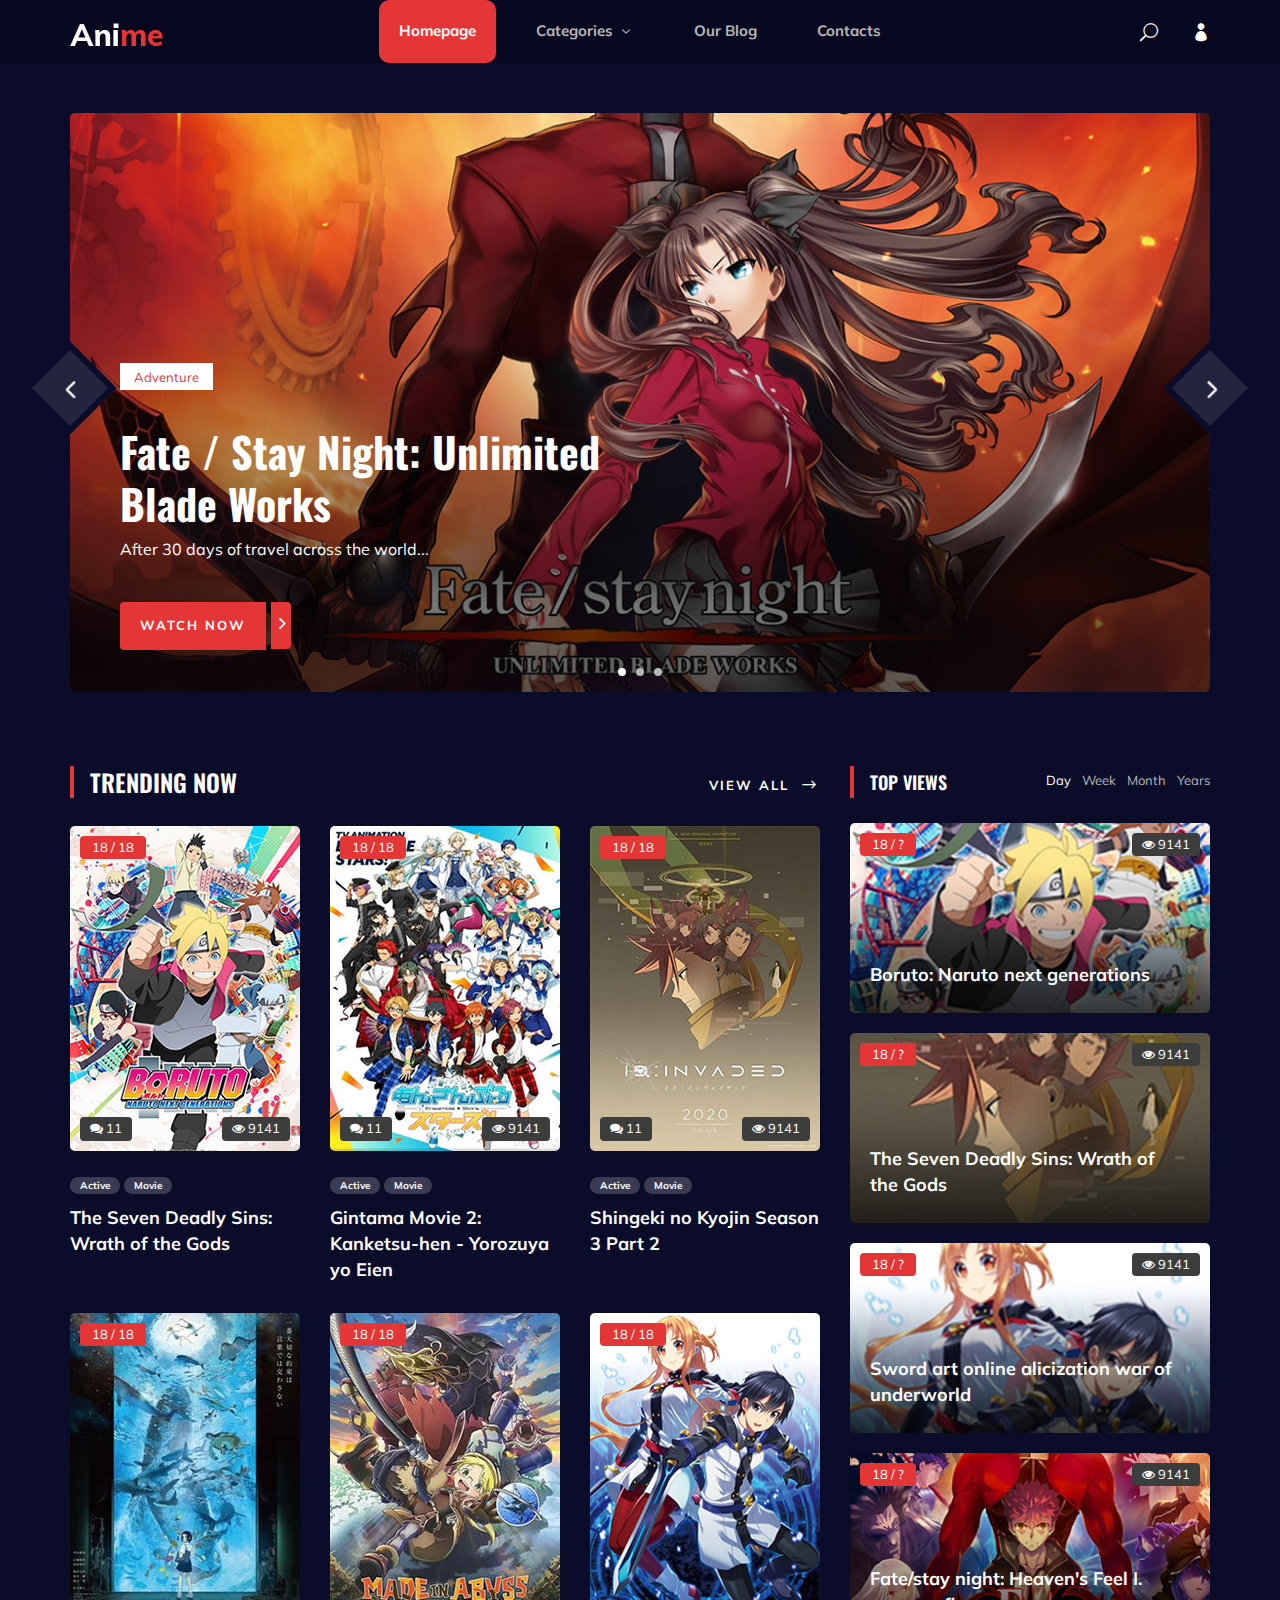
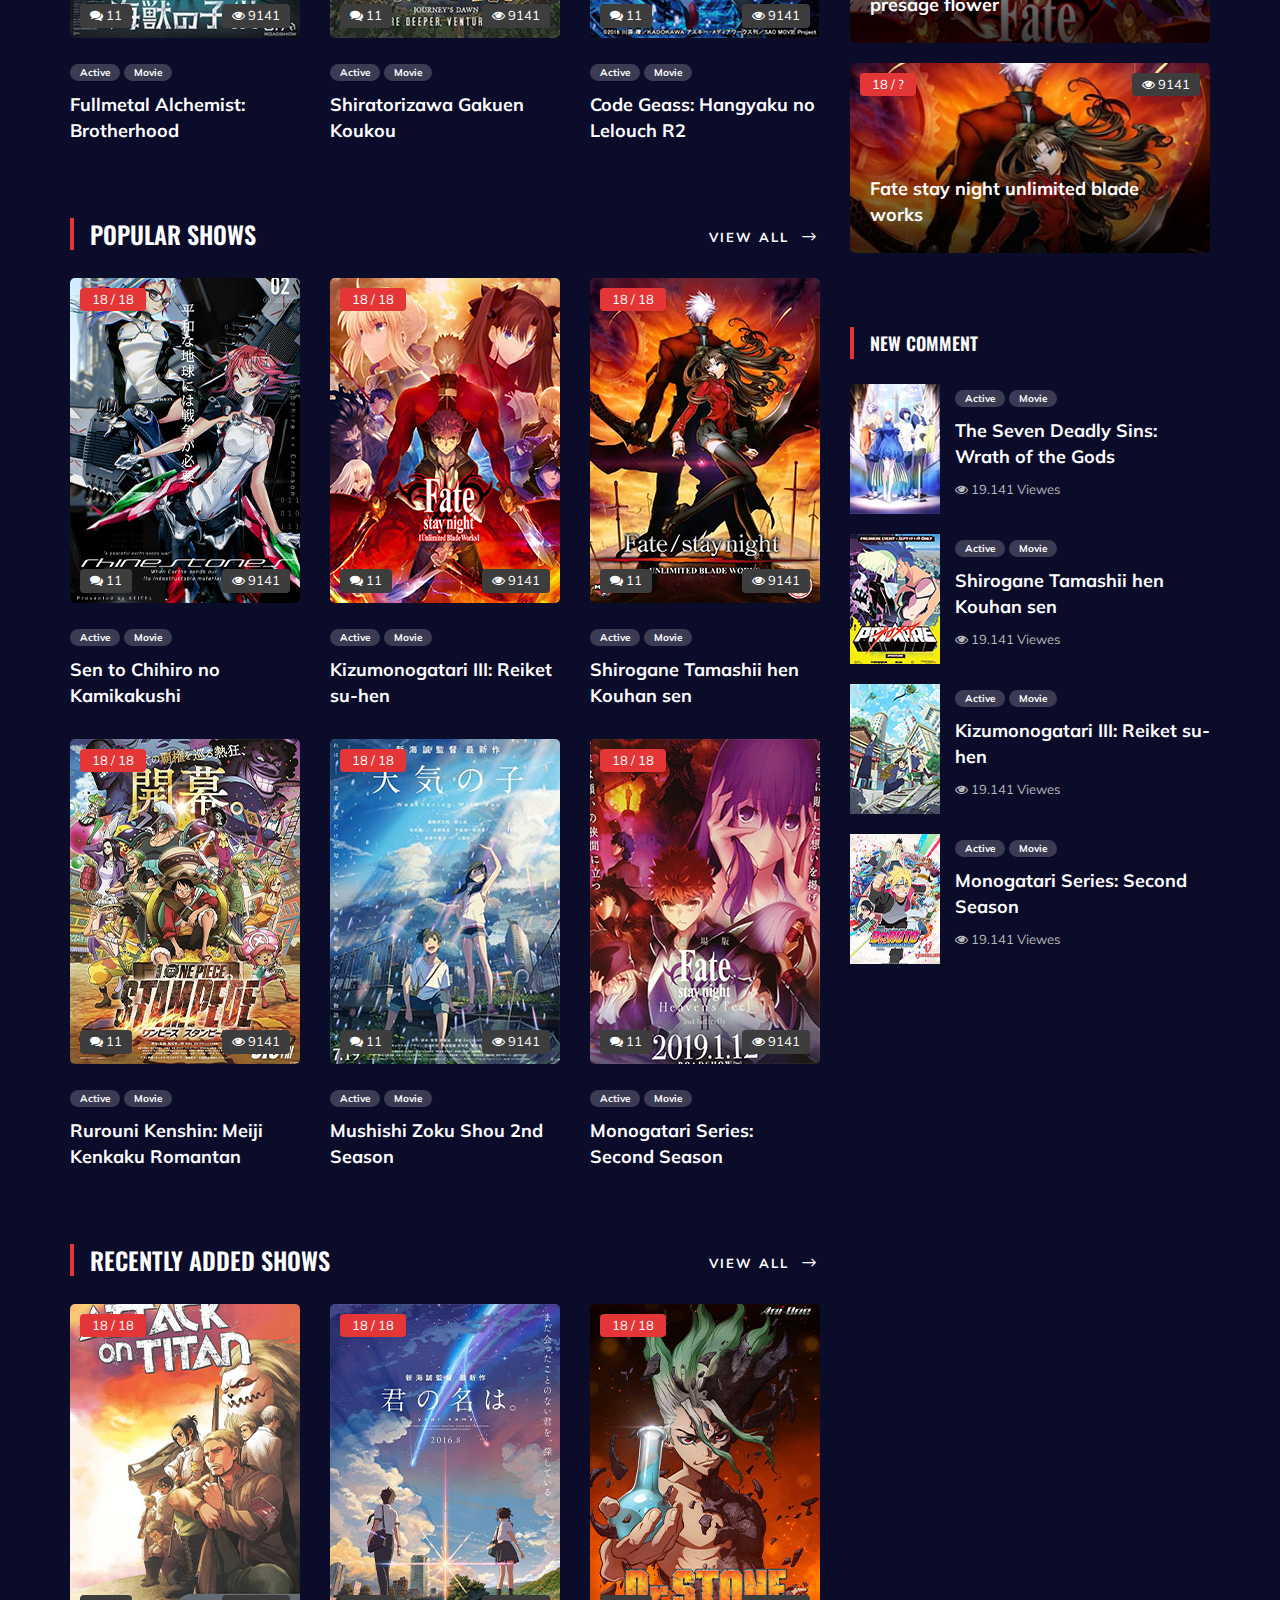
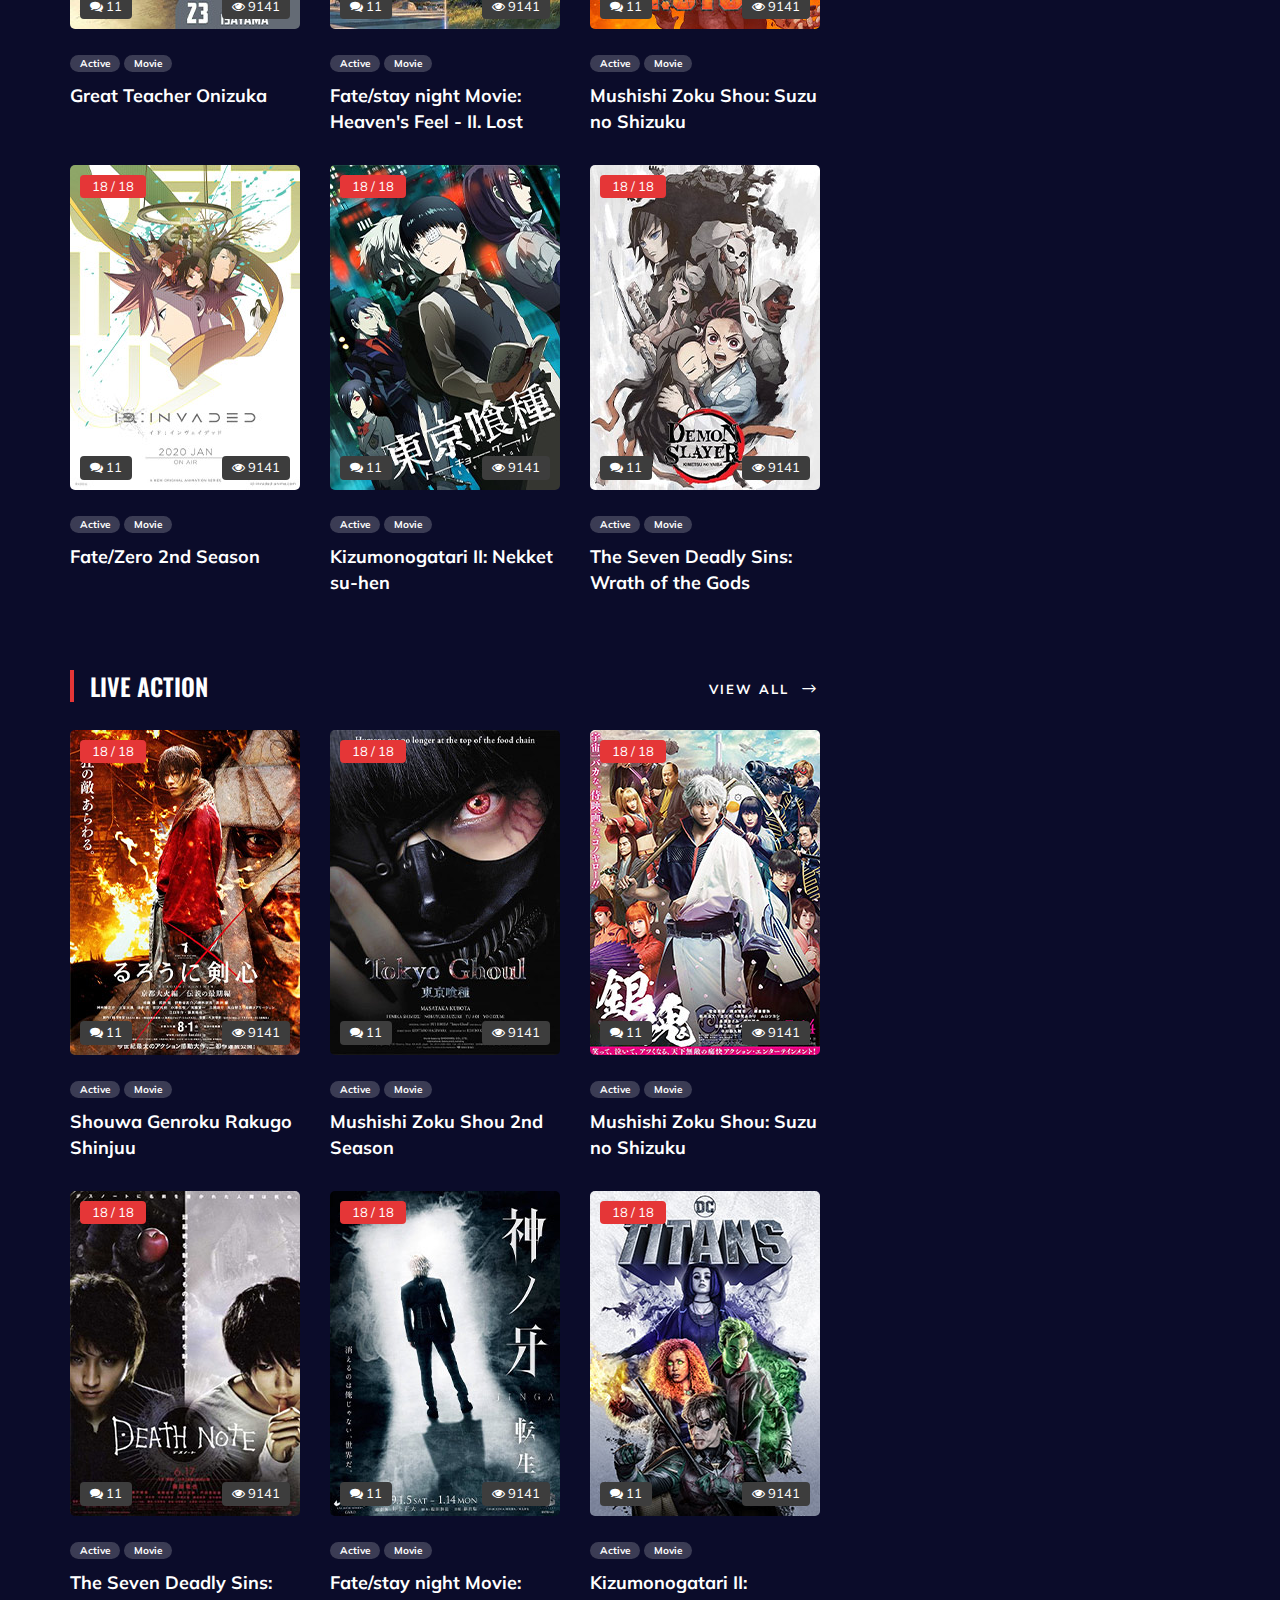
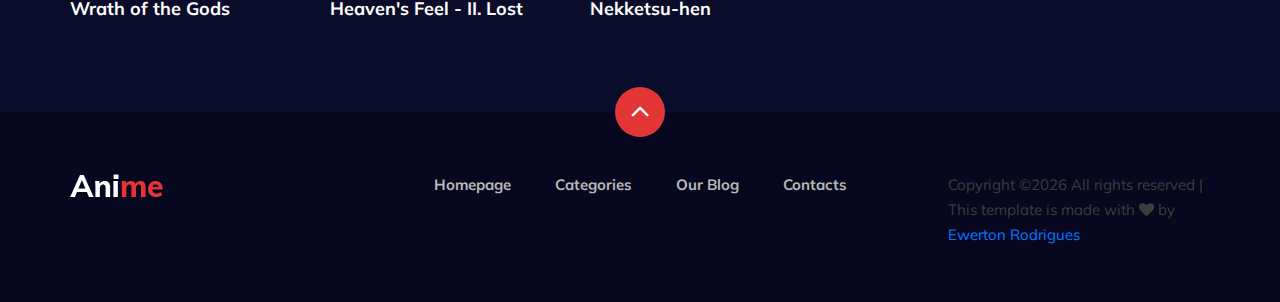
==== index.html @ ec5d565d "site-anime" ====
<!DOCTYPE html>
<html lang="zxx">

<head>
    <meta charset="UTF-8">
    <meta name="description" content="Anime Template">
    <meta name="keywords" content="Anime, unica, creative, html">
    <meta name="viewport" content="width=device-width, initial-scale=1.0">
    <meta http-equiv="X-UA-Compatible" content="ie=edge">
    <title>Anime | Template</title>

    <!-- Google Font -->
    <link href="https://fonts.googleapis.com/css2?family=Oswald:wght@300;400;500;600;700&display=swap" rel="stylesheet">
    <link href="https://fonts.googleapis.com/css2?family=Mulish:wght@300;400;500;600;700;800;900&display=swap"
    rel="stylesheet">

    <!-- Css Styles -->
    <link rel="stylesheet" href="css/bootstrap.min.css" type="text/css">
    <link rel="stylesheet" href="css/font-awesome.min.css" type="text/css">
    <link rel="stylesheet" href="css/elegant-icons.css" type="text/css">
    <link rel="stylesheet" href="css/plyr.css" type="text/css">
    <link rel="stylesheet" href="css/nice-select.css" type="text/css">
    <link rel="stylesheet" href="css/owl.carousel.min.css" type="text/css">
    <link rel="stylesheet" href="css/slicknav.min.css" type="text/css">
    <link rel="stylesheet" href="css/style.css" type="text/css">
</head>

<body>
    <!-- Page Preloder -->
    <div id="preloder">
        <div class="loader"></div>
    </div>

    <!-- Header Section Begin -->
    <header class="header">
        <div class="container">
            <div class="row">
                <div class="col-lg-2">
                    <div class="header__logo">
                        <a href="./index.html">
                            <img src="img/logo.png" alt="">
                        </a>
                    </div>
                </div>
                <div class="col-lg-8">
                    <div class="header__nav">
                        <nav class="header__menu mobile-menu">
                            <ul>
                                <li class="active"><a href="./index.html">Homepage</a></li>
                                <li><a href="./categories.html">Categories <span class="arrow_carrot-down"></span></a>
                                    <ul class="dropdown">
                                        <li><a href="./categories.html">Categories</a></li>
                                        <li><a href="./anime-details.html">Anime Details</a></li>
                                        <li><a href="./anime-watching.html">Anime Watching</a></li>
                                        <li><a href="./blog-details.html">Blog Details</a></li>
                                        <li><a href="./signup.html">Sign Up</a></li>
                                        <li><a href="./login.html">Login</a></li>
                                    </ul>
                                </li>
                                <li><a href="./blog.html">Our Blog</a></li>
                                <li><a href="#">Contacts</a></li>
                            </ul>
                        </nav>
                    </div>
                </div>
                <div class="col-lg-2">
                    <div class="header__right">
                        <a href="#" class="search-switch"><span class="icon_search"></span></a>
                        <a href="./login.html"><span class="icon_profile"></span></a>
                    </div>
                </div>
            </div>
            <div id="mobile-menu-wrap"></div>
        </div>
    </header>
    <!-- Header End -->

    <!-- Hero Section Begin -->
    <section class="hero">
        <div class="container">
            <div class="hero__slider owl-carousel">
                <div class="hero__items set-bg" data-setbg="img/hero/hero-1.jpg">
                    <div class="row">
                        <div class="col-lg-6">
                            <div class="hero__text">
                                <div class="label">Adventure</div>
                                <h2>Fate / Stay Night: Unlimited Blade Works</h2>
                                <p>After 30 days of travel across the world...</p>
                                <a href="#"><span>Watch Now</span> <i class="fa fa-angle-right"></i></a>
                            </div>
                        </div>
                    </div>
                </div>
                <div class="hero__items set-bg" data-setbg="img/hero/hero-1.jpg">
                    <div class="row">
                        <div class="col-lg-6">
                            <div class="hero__text">
                                <div class="label">Adventure</div>
                                <h2>Fate / Stay Night: Unlimited Blade Works</h2>
                                <p>After 30 days of travel across the world...</p>
                                <a href="#"><span>Watch Now</span> <i class="fa fa-angle-right"></i></a>
                            </div>
                        </div>
                    </div>
                </div>
                <div class="hero__items set-bg" data-setbg="img/hero/hero-1.jpg">
                    <div class="row">
                        <div class="col-lg-6">
                            <div class="hero__text">
                                <div class="label">Adventure</div>
                                <h2>Fate / Stay Night: Unlimited Blade Works</h2>
                                <p>After 30 days of travel across the world...</p>
                                <a href="#"><span>Watch Now</span> <i class="fa fa-angle-right"></i></a>
                            </div>
                        </div>
                    </div>
                </div>
            </div>
        </div>
    </section>
    <!-- Hero Section End -->

    <!-- Product Section Begin -->
    <section class="product spad">
        <div class="container">
            <div class="row">
                <div class="col-lg-8">
                    <div class="trending__product">
                        <div class="row">
                            <div class="col-lg-8 col-md-8 col-sm-8">
                                <div class="section-title">
                                    <h4>Trending Now</h4>
                                </div>
                            </div>
                            <div class="col-lg-4 col-md-4 col-sm-4">
                                <div class="btn__all">
                                    <a href="#" class="primary-btn">View All <span class="arrow_right"></span></a>
                                </div>
                            </div>
                        </div>
                        <div class="row">
                            <div class="col-lg-4 col-md-6 col-sm-6">
                                <div class="product__item">
                                    <div class="product__item__pic set-bg" data-setbg="img/trending/trend-1.jpg">
                                        <div class="ep">18 / 18</div>
                                        <div class="comment"><i class="fa fa-comments"></i> 11</div>
                                        <div class="view"><i class="fa fa-eye"></i> 9141</div>
                                    </div>
                                    <div class="product__item__text">
                                        <ul>
                                            <li>Active</li>
                                            <li>Movie</li>
                                        </ul>
                                        <h5><a href="#">The Seven Deadly Sins: Wrath of the Gods</a></h5>
                                    </div>
                                </div>
                            </div>
                            <div class="col-lg-4 col-md-6 col-sm-6">
                                <div class="product__item">
                                    <div class="product__item__pic set-bg" data-setbg="img/trending/trend-2.jpg">
                                        <div class="ep">18 / 18</div>
                                        <div class="comment"><i class="fa fa-comments"></i> 11</div>
                                        <div class="view"><i class="fa fa-eye"></i> 9141</div>
                                    </div>
                                    <div class="product__item__text">
                                        <ul>
                                            <li>Active</li>
                                            <li>Movie</li>
                                        </ul>
                                        <h5><a href="#">Gintama Movie 2: Kanketsu-hen - Yorozuya yo Eien</a></h5>
                                    </div>
                                </div>
                            </div>
                            <div class="col-lg-4 col-md-6 col-sm-6">
                                <div class="product__item">
                                    <div class="product__item__pic set-bg" data-setbg="img/trending/trend-3.jpg">
                                        <div class="ep">18 / 18</div>
                                        <div class="comment"><i class="fa fa-comments"></i> 11</div>
                                        <div class="view"><i class="fa fa-eye"></i> 9141</div>
                                    </div>
                                    <div class="product__item__text">
                                        <ul>
                                            <li>Active</li>
                                            <li>Movie</li>
                                        </ul>
                                        <h5><a href="#">Shingeki no Kyojin Season 3 Part 2</a></h5>
                                    </div>
                                </div>
                            </div>
                            <div class="col-lg-4 col-md-6 col-sm-6">
                                <div class="product__item">
                                    <div class="product__item__pic set-bg" data-setbg="img/trending/trend-4.jpg">
                                        <div class="ep">18 / 18</div>
                                        <div class="comment"><i class="fa fa-comments"></i> 11</div>
                                        <div class="view"><i class="fa fa-eye"></i> 9141</div>
                                    </div>
                                    <div class="product__item__text">
                                        <ul>
                                            <li>Active</li>
                                            <li>Movie</li>
                                        </ul>
                                        <h5><a href="#">Fullmetal Alchemist: Brotherhood</a></h5>
                                    </div>
                                </div>
                            </div>
                            <div class="col-lg-4 col-md-6 col-sm-6">
                                <div class="product__item">
                                    <div class="product__item__pic set-bg" data-setbg="img/trending/trend-5.jpg">
                                        <div class="ep">18 / 18</div>
                                        <div class="comment"><i class="fa fa-comments"></i> 11</div>
                                        <div class="view"><i class="fa fa-eye"></i> 9141</div>
                                    </div>
                                    <div class="product__item__text">
                                        <ul>
                                            <li>Active</li>
                                            <li>Movie</li>
                                        </ul>
                                        <h5><a href="#">Shiratorizawa Gakuen Koukou</a></h5>
                                    </div>
                                </div>
                            </div>
                            <div class="col-lg-4 col-md-6 col-sm-6">
                                <div class="product__item">
                                    <div class="product__item__pic set-bg" data-setbg="img/trending/trend-6.jpg">
                                        <div class="ep">18 / 18</div>
                                        <div class="comment"><i class="fa fa-comments"></i> 11</div>
                                        <div class="view"><i class="fa fa-eye"></i> 9141</div>
                                    </div>
                                    <div class="product__item__text">
                                        <ul>
                                            <li>Active</li>
                                            <li>Movie</li>
                                        </ul>
                                        <h5><a href="#">Code Geass: Hangyaku no Lelouch R2</a></h5>
                                    </div>
                                </div>
                            </div>
                        </div>
                    </div>
                    <div class="popular__product">
                        <div class="row">
                            <div class="col-lg-8 col-md-8 col-sm-8">
                                <div class="section-title">
                                    <h4>Popular Shows</h4>
                                </div>
                            </div>
                            <div class="col-lg-4 col-md-4 col-sm-4">
                                <div class="btn__all">
                                    <a href="#" class="primary-btn">View All <span class="arrow_right"></span></a>
                                </div>
                            </div>
                        </div>
                        <div class="row">
                            <div class="col-lg-4 col-md-6 col-sm-6">
                                <div class="product__item">
                                    <div class="product__item__pic set-bg" data-setbg="img/popular/popular-1.jpg">
                                        <div class="ep">18 / 18</div>
                                        <div class="comment"><i class="fa fa-comments"></i> 11</div>
                                        <div class="view"><i class="fa fa-eye"></i> 9141</div>
                                    </div>
                                    <div class="product__item__text">
                                        <ul>
                                            <li>Active</li>
                                            <li>Movie</li>
                                        </ul>
                                        <h5><a href="#">Sen to Chihiro no Kamikakushi</a></h5>
                                    </div>
                                </div>
                            </div>
                            <div class="col-lg-4 col-md-6 col-sm-6">
                                <div class="product__item">
                                    <div class="product__item__pic set-bg" data-setbg="img/popular/popular-2.jpg">
                                        <div class="ep">18 / 18</div>
                                        <div class="comment"><i class="fa fa-comments"></i> 11</div>
                                        <div class="view"><i class="fa fa-eye"></i> 9141</div>
                                    </div>
                                    <div class="product__item__text">
                                        <ul>
                                            <li>Active</li>
                                            <li>Movie</li>
                                        </ul>
                                        <h5><a href="#">Kizumonogatari III: Reiket su-hen</a></h5>
                                    </div>
                                </div>
                            </div>
                            <div class="col-lg-4 col-md-6 col-sm-6">
                                <div class="product__item">
                                    <div class="product__item__pic set-bg" data-setbg="img/popular/popular-3.jpg">
                                        <div class="ep">18 / 18</div>
                                        <div class="comment"><i class="fa fa-comments"></i> 11</div>
                                        <div class="view"><i class="fa fa-eye"></i> 9141</div>
                                    </div>
                                    <div class="product__item__text">
                                        <ul>
                                            <li>Active</li>
                                            <li>Movie</li>
                                        </ul>
                                        <h5><a href="#">Shirogane Tamashii hen Kouhan sen</a></h5>
                                    </div>
                                </div>
                            </div>
                            <div class="col-lg-4 col-md-6 col-sm-6">
                                <div class="product__item">
                                    <div class="product__item__pic set-bg" data-setbg="img/popular/popular-4.jpg">
                                        <div class="ep">18 / 18</div>
                                        <div class="comment"><i class="fa fa-comments"></i> 11</div>
                                        <div class="view"><i class="fa fa-eye"></i> 9141</div>
                                    </div>
                                    <div class="product__item__text">
                                        <ul>
                                            <li>Active</li>
                                            <li>Movie</li>
                                        </ul>
                                        <h5><a href="#">Rurouni Kenshin: Meiji Kenkaku Romantan</a></h5>
                                    </div>
                                </div>
                            </div>
                            <div class="col-lg-4 col-md-6 col-sm-6">
                                <div class="product__item">
                                    <div class="product__item__pic set-bg" data-setbg="img/popular/popular-5.jpg">
                                        <div class="ep">18 / 18</div>
                                        <div class="comment"><i class="fa fa-comments"></i> 11</div>
                                        <div class="view"><i class="fa fa-eye"></i> 9141</div>
                                    </div>
                                    <div class="product__item__text">
                                        <ul>
                                            <li>Active</li>
                                            <li>Movie</li>
                                        </ul>
                                        <h5><a href="#">Mushishi Zoku Shou 2nd Season</a></h5>
                                    </div>
                                </div>
                            </div>
                            <div class="col-lg-4 col-md-6 col-sm-6">
                                <div class="product__item">
                                    <div class="product__item__pic set-bg" data-setbg="img/popular/popular-6.jpg">
                                        <div class="ep">18 / 18</div>
                                        <div class="comment"><i class="fa fa-comments"></i> 11</div>
                                        <div class="view"><i class="fa fa-eye"></i> 9141</div>
                                    </div>
                                    <div class="product__item__text">
                                        <ul>
                                            <li>Active</li>
                                            <li>Movie</li>
                                        </ul>
                                        <h5><a href="#">Monogatari Series: Second Season</a></h5>
                                    </div>
                                </div>
                            </div>
                        </div>
                    </div>
                    <div class="recent__product">
                        <div class="row">
                            <div class="col-lg-8 col-md-8 col-sm-8">
                                <div class="section-title">
                                    <h4>Recently Added Shows</h4>
                                </div>
                            </div>
                            <div class="col-lg-4 col-md-4 col-sm-4">
                                <div class="btn__all">
                                    <a href="#" class="primary-btn">View All <span class="arrow_right"></span></a>
                                </div>
                            </div>
                        </div>
                        <div class="row">
                            <div class="col-lg-4 col-md-6 col-sm-6">
                                <div class="product__item">
                                    <div class="product__item__pic set-bg" data-setbg="img/recent/recent-1.jpg">
                                        <div class="ep">18 / 18</div>
                                        <div class="comment"><i class="fa fa-comments"></i> 11</div>
                                        <div class="view"><i class="fa fa-eye"></i> 9141</div>
                                    </div>
                                    <div class="product__item__text">
                                        <ul>
                                            <li>Active</li>
                                            <li>Movie</li>
                                        </ul>
                                        <h5><a href="#">Great Teacher Onizuka</a></h5>
                                    </div>
                                </div>
                            </div>
                            <div class="col-lg-4 col-md-6 col-sm-6">
                                <div class="product__item">
                                    <div class="product__item__pic set-bg" data-setbg="img/recent/recent-2.jpg">
                                        <div class="ep">18 / 18</div>
                                        <div class="comment"><i class="fa fa-comments"></i> 11</div>
                                        <div class="view"><i class="fa fa-eye"></i> 9141</div>
                                    </div>
                                    <div class="product__item__text">
                                        <ul>
                                            <li>Active</li>
                                            <li>Movie</li>
                                        </ul>
                                        <h5><a href="#">Fate/stay night Movie: Heaven's Feel - II. Lost</a></h5>
                                    </div>
                                </div>
                            </div>
                            <div class="col-lg-4 col-md-6 col-sm-6">
                                <div class="product__item">
                                    <div class="product__item__pic set-bg" data-setbg="img/recent/recent-3.jpg">
                                        <div class="ep">18 / 18</div>
                                        <div class="comment"><i class="fa fa-comments"></i> 11</div>
                                        <div class="view"><i class="fa fa-eye"></i> 9141</div>
                                    </div>
                                    <div class="product__item__text">
                                        <ul>
                                            <li>Active</li>
                                            <li>Movie</li>
                                        </ul>
                                        <h5><a href="#">Mushishi Zoku Shou: Suzu no Shizuku</a></h5>
                                    </div>
                                </div>
                            </div>
                            <div class="col-lg-4 col-md-6 col-sm-6">
                                <div class="product__item">
                                    <div class="product__item__pic set-bg" data-setbg="img/recent/recent-4.jpg">
                                        <div class="ep">18 / 18</div>
                                        <div class="comment"><i class="fa fa-comments"></i> 11</div>
                                        <div class="view"><i class="fa fa-eye"></i> 9141</div>
                                    </div>
                                    <div class="product__item__text">
                                        <ul>
                                            <li>Active</li>
                                            <li>Movie</li>
                                        </ul>
                                        <h5><a href="#">Fate/Zero 2nd Season</a></h5>
                                    </div>
                                </div>
                            </div>
                            <div class="col-lg-4 col-md-6 col-sm-6">
                                <div class="product__item">
                                    <div class="product__item__pic set-bg" data-setbg="img/recent/recent-5.jpg">
                                        <div class="ep">18 / 18</div>
                                        <div class="comment"><i class="fa fa-comments"></i> 11</div>
                                        <div class="view"><i class="fa fa-eye"></i> 9141</div>
                                    </div>
                                    <div class="product__item__text">
                                        <ul>
                                            <li>Active</li>
                                            <li>Movie</li>
                                        </ul>
                                        <h5><a href="#">Kizumonogatari II: Nekket su-hen</a></h5>
                                    </div>
                                </div>
                            </div>
                            <div class="col-lg-4 col-md-6 col-sm-6">
                                <div class="product__item">
                                    <div class="product__item__pic set-bg" data-setbg="img/recent/recent-6.jpg">
                                        <div class="ep">18 / 18</div>
                                        <div class="comment"><i class="fa fa-comments"></i> 11</div>
                                        <div class="view"><i class="fa fa-eye"></i> 9141</div>
                                    </div>
                                    <div class="product__item__text">
                                        <ul>
                                            <li>Active</li>
                                            <li>Movie</li>
                                        </ul>
                                        <h5><a href="#">The Seven Deadly Sins: Wrath of the Gods</a></h5>
                                    </div>
                                </div>
                            </div>
                        </div>
                    </div>
                    <div class="live__product">
                        <div class="row">
                            <div class="col-lg-8 col-md-8 col-sm-8">
                                <div class="section-title">
                                    <h4>Live Action</h4>
                                </div>
                            </div>
                            <div class="col-lg-4 col-md-4 col-sm-4">
                                <div class="btn__all">
                                    <a href="#" class="primary-btn">View All <span class="arrow_right"></span></a>
                                </div>
                            </div>
                        </div>
                        <div class="row">
                            <div class="col-lg-4 col-md-6 col-sm-6">
                                <div class="product__item">
                                    <div class="product__item__pic set-bg" data-setbg="img/live/live-1.jpg">
                                        <div class="ep">18 / 18</div>
                                        <div class="comment"><i class="fa fa-comments"></i> 11</div>
                                        <div class="view"><i class="fa fa-eye"></i> 9141</div>
                                    </div>
                                    <div class="product__item__text">
                                        <ul>
                                            <li>Active</li>
                                            <li>Movie</li>
                                        </ul>
                                        <h5><a href="#">Shouwa Genroku Rakugo Shinjuu</a></h5>
                                    </div>
                                </div>
                            </div>
                            <div class="col-lg-4 col-md-6 col-sm-6">
                                <div class="product__item">
                                    <div class="product__item__pic set-bg" data-setbg="img/live/live-2.jpg">
                                        <div class="ep">18 / 18</div>
                                        <div class="comment"><i class="fa fa-comments"></i> 11</div>
                                        <div class="view"><i class="fa fa-eye"></i> 9141</div>
                                    </div>
                                    <div class="product__item__text">
                                        <ul>
                                            <li>Active</li>
                                            <li>Movie</li>
                                        </ul>
                                        <h5><a href="#">Mushishi Zoku Shou 2nd Season</a></h5>
                                    </div>
                                </div>
                            </div>
                            <div class="col-lg-4 col-md-6 col-sm-6">
                                <div class="product__item">
                                    <div class="product__item__pic set-bg" data-setbg="img/live/live-3.jpg">
                                        <div class="ep">18 / 18</div>
                                        <div class="comment"><i class="fa fa-comments"></i> 11</div>
                                        <div class="view"><i class="fa fa-eye"></i> 9141</div>
                                    </div>
                                    <div class="product__item__text">
                                        <ul>
                                            <li>Active</li>
                                            <li>Movie</li>
                                        </ul>
                                        <h5><a href="#">Mushishi Zoku Shou: Suzu no Shizuku</a></h5>
                                    </div>
                                </div>
                            </div>
                            <div class="col-lg-4 col-md-6 col-sm-6">
                                <div class="product__item">
                                    <div class="product__item__pic set-bg" data-setbg="img/live/live-4.jpg">
                                        <div class="ep">18 / 18</div>
                                        <div class="comment"><i class="fa fa-comments"></i> 11</div>
                                        <div class="view"><i class="fa fa-eye"></i> 9141</div>
                                    </div>
                                    <div class="product__item__text">
                                        <ul>
                                            <li>Active</li>
                                            <li>Movie</li>
                                        </ul>
                                        <h5><a href="#">The Seven Deadly Sins: Wrath of the Gods</a></h5>
                                    </div>
                                </div>
                            </div>
                            <div class="col-lg-4 col-md-6 col-sm-6">
                                <div class="product__item">
                                    <div class="product__item__pic set-bg" data-setbg="img/live/live-5.jpg">
                                        <div class="ep">18 / 18</div>
                                        <div class="comment"><i class="fa fa-comments"></i> 11</div>
                                        <div class="view"><i class="fa fa-eye"></i> 9141</div>
                                    </div>
                                    <div class="product__item__text">
                                        <ul>
                                            <li>Active</li>
                                            <li>Movie</li>
                                        </ul>
                                        <h5><a href="#">Fate/stay night Movie: Heaven's Feel - II. Lost</a></h5>
                                    </div>
                                </div>
                            </div>
                            <div class="col-lg-4 col-md-6 col-sm-6">
                                <div class="product__item">
                                    <div class="product__item__pic set-bg" data-setbg="img/live/live-6.jpg">
                                        <div class="ep">18 / 18</div>
                                        <div class="comment"><i class="fa fa-comments"></i> 11</div>
                                        <div class="view"><i class="fa fa-eye"></i> 9141</div>
                                    </div>
                                    <div class="product__item__text">
                                        <ul>
                                            <li>Active</li>
                                            <li>Movie</li>
                                        </ul>
                                        <h5><a href="#">Kizumonogatari II: Nekketsu-hen</a></h5>
                                    </div>
                                </div>
                            </div>
                        </div>
                    </div>
                </div>
                <div class="col-lg-4 col-md-6 col-sm-8">
                    <div class="product__sidebar">
                        <div class="product__sidebar__view">
                            <div class="section-title">
                                <h5>Top Views</h5>
                            </div>
                            <ul class="filter__controls">
                                <li class="active" data-filter="*">Day</li>
                                <li data-filter=".week">Week</li>
                                <li data-filter=".month">Month</li>
                                <li data-filter=".years">Years</li>
                            </ul>
                            <div class="filter__gallery">
                                <div class="product__sidebar__view__item set-bg mix day years"
                                data-setbg="img/sidebar/tv-1.jpg">
                                <div class="ep">18 / ?</div>
                                <div class="view"><i class="fa fa-eye"></i> 9141</div>
                                <h5><a href="#">Boruto: Naruto next generations</a></h5>
                            </div>
                            <div class="product__sidebar__view__item set-bg mix month week"
                            data-setbg="img/sidebar/tv-2.jpg">
                            <div class="ep">18 / ?</div>
                            <div class="view"><i class="fa fa-eye"></i> 9141</div>
                            <h5><a href="#">The Seven Deadly Sins: Wrath of the Gods</a></h5>
                        </div>
                        <div class="product__sidebar__view__item set-bg mix week years"
                        data-setbg="img/sidebar/tv-3.jpg">
                        <div class="ep">18 / ?</div>
                        <div class="view"><i class="fa fa-eye"></i> 9141</div>
                        <h5><a href="#">Sword art online alicization war of underworld</a></h5>
                    </div>
                    <div class="product__sidebar__view__item set-bg mix years month"
                    data-setbg="img/sidebar/tv-4.jpg">
                    <div class="ep">18 / ?</div>
                    <div class="view"><i class="fa fa-eye"></i> 9141</div>
                    <h5><a href="#">Fate/stay night: Heaven's Feel I. presage flower</a></h5>
                </div>
                <div class="product__sidebar__view__item set-bg mix day"
                data-setbg="img/sidebar/tv-5.jpg">
                <div class="ep">18 / ?</div>
                <div class="view"><i class="fa fa-eye"></i> 9141</div>
                <h5><a href="#">Fate stay night unlimited blade works</a></h5>
            </div>
        </div>
    </div>
    <div class="product__sidebar__comment">
        <div class="section-title">
            <h5>New Comment</h5>
        </div>
        <div class="product__sidebar__comment__item">
            <div class="product__sidebar__comment__item__pic">
                <img src="img/sidebar/comment-1.jpg" alt="">
            </div>
            <div class="product__sidebar__comment__item__text">
                <ul>
                    <li>Active</li>
                    <li>Movie</li>
                </ul>
                <h5><a href="#">The Seven Deadly Sins: Wrath of the Gods</a></h5>
                <span><i class="fa fa-eye"></i> 19.141 Viewes</span>
            </div>
        </div>
        <div class="product__sidebar__comment__item">
            <div class="product__sidebar__comment__item__pic">
                <img src="img/sidebar/comment-2.jpg" alt="">
            </div>
            <div class="product__sidebar__comment__item__text">
                <ul>
                    <li>Active</li>
                    <li>Movie</li>
                </ul>
                <h5><a href="#">Shirogane Tamashii hen Kouhan sen</a></h5>
                <span><i class="fa fa-eye"></i> 19.141 Viewes</span>
            </div>
        </div>
        <div class="product__sidebar__comment__item">
            <div class="product__sidebar__comment__item__pic">
                <img src="img/sidebar/comment-3.jpg" alt="">
            </div>
            <div class="product__sidebar__comment__item__text">
                <ul>
                    <li>Active</li>
                    <li>Movie</li>
                </ul>
                <h5><a href="#">Kizumonogatari III: Reiket su-hen</a></h5>
                <span><i class="fa fa-eye"></i> 19.141 Viewes</span>
            </div>
        </div>
        <div class="product__sidebar__comment__item">
            <div class="product__sidebar__comment__item__pic">
                <img src="img/sidebar/comment-4.jpg" alt="">
            </div>
            <div class="product__sidebar__comment__item__text">
                <ul>
                    <li>Active</li>
                    <li>Movie</li>
                </ul>
                <h5><a href="#">Monogatari Series: Second Season</a></h5>
                <span><i class="fa fa-eye"></i> 19.141 Viewes</span>
            </div>
        </div>
    </div>
</div>
</div>
</div>
</div>
</section>
<!-- Product Section End -->

<!-- Footer Section Begin -->
<footer class="footer">
    <div class="page-up">
        <a href="#" id="scrollToTopButton"><span class="arrow_carrot-up"></span></a>
    </div>
    <div class="container">
        <div class="row">
            <div class="col-lg-3">
                <div class="footer__logo">
                    <a href="./index.html"><img src="img/logo.png" alt=""></a>
                </div>
            </div>
            <div class="col-lg-6">
                <div class="footer__nav">
                    <ul>
                        <li class="active"><a href="./index.html">Homepage</a></li>
                        <li><a href="./categories.html">Categories</a></li>
                        <li><a href="./blog.html">Our Blog</a></li>
                        <li><a href="#">Contacts</a></li>
                    </ul>
                </div>
            </div>
            <div class="col-lg-3">
                <p>
                  Copyright &copy;<script>document.write(new Date().getFullYear());</script> All rights reserved | This template is made with <i class="fa fa-heart" aria-hidden="true"></i> by <a href="" target="_blank">Ewerton Rodrigues</a>
                </p>

              </div>
          </div>
      </div>
  </footer>
  <!-- Footer Section End -->

  <!-- Search model Begin -->
  <div class="search-model">
    <div class="h-100 d-flex align-items-center justify-content-center">
        <div class="search-close-switch"><i class="icon_close"></i></div>
        <form class="search-model-form">
            <input type="text" id="search-input" placeholder="Search here.....">
        </form>
    </div>
</div>
<!-- Search model end -->

<!-- Js Plugins -->
<script src="js/jquery-3.3.1.min.js"></script>
<script src="js/bootstrap.min.js"></script>
<script src="js/player.js"></script>
<script src="js/jquery.nice-select.min.js"></script>
<script src="js/mixitup.min.js"></script>
<script src="js/jquery.slicknav.js"></script>
<script src="js/owl.carousel.min.js"></script>
<script src="js/main.js"></script>


</body>

</html>
---- css/elegant-icons.css ----
@font-face {
	font-family: 'ElegantIcons';
	src:url('../fonts/ElegantIcons.eot');
	src:url('../fonts/ElegantIcons.eot?#iefix') format('embedded-opentype'),
		url('../fonts/ElegantIcons.woff') format('woff'),
		url('../fonts/ElegantIcons.ttf') format('truetype'),
		url('../fonts/ElegantIcons.svg#ElegantIcons') format('svg');
	font-weight: normal;
	font-style: normal;
}

/* Use the following CSS code if you want to use data attributes for inserting your icons */
[data-icon]:before {
	font-family: 'ElegantIcons';
	content: attr(data-icon);
	speak: none;
	font-weight: normal;
	font-variant: normal;
	text-transform: none;
	line-height: 1;
	-webkit-font-smoothing: antialiased;
	-moz-osx-font-smoothing: grayscale;
}

/* Use the following CSS code if you want to have a class per icon */
/*
Instead of a list of all class selectors,
you can use the generic selector below, but it's slower:
[class*="your-class-prefix"] {
*/
.arrow_up, .arrow_down, .arrow_left, .arrow_right, .arrow_left-up, .arrow_right-up, .arrow_right-down, .arrow_left-down, .arrow-up-down, .arrow_up-down_alt, .arrow_left-right_alt, .arrow_left-right, .arrow_expand_alt2, .arrow_expand_alt, .arrow_condense, .arrow_expand, .arrow_move, .arrow_carrot-up, .arrow_carrot-down, .arrow_carrot-left, .arrow_carrot-right, .arrow_carrot-2up, .arrow_carrot-2down, .arrow_carrot-2left, .arrow_carrot-2right, .arrow_carrot-up_alt2, .arrow_carrot-down_alt2, .arrow_carrot-left_alt2, .arrow_carrot-right_alt2, .arrow_carrot-2up_alt2, .arrow_carrot-2down_alt2, .arrow_carrot-2left_alt2, .arrow_carrot-2right_alt2, .arrow_triangle-up, .arrow_triangle-down, .arrow_triangle-left, .arrow_triangle-right, .arrow_triangle-up_alt2, .arrow_triangle-down_alt2, .arrow_triangle-left_alt2, .arrow_triangle-right_alt2, .arrow_back, .icon_minus-06, .icon_plus, .icon_close, .icon_check, .icon_minus_alt2, .icon_plus_alt2, .icon_close_alt2, .icon_check_alt2, .icon_zoom-out_alt, .icon_zoom-in_alt, .icon_search, .icon_box-empty, .icon_box-selected, .icon_minus-box, .icon_plus-box, .icon_box-checked, .icon_circle-empty, .icon_circle-slelected, .icon_stop_alt2, .icon_stop, .icon_pause_alt2, .icon_pause, .icon_menu, .icon_menu-square_alt2, .icon_menu-circle_alt2, .icon_ul, .icon_ol, .icon_adjust-horiz, .icon_adjust-vert, .icon_document_alt, .icon_documents_alt, .icon_pencil, .icon_pencil-edit_alt, .icon_pencil-edit, .icon_folder-alt, .icon_folder-open_alt, .icon_folder-add_alt, .icon_info_alt, .icon_error-oct_alt, .icon_error-circle_alt, .icon_error-triangle_alt, .icon_question_alt2, .icon_question, .icon_comment_alt, .icon_chat_alt, .icon_vol-mute_alt, .icon_volume-low_alt, .icon_volume-high_alt, .icon_quotations, .icon_quotations_alt2, .icon_clock_alt, .icon_lock_alt, .icon_lock-open_alt, .icon_key_alt, .icon_cloud_alt, .icon_cloud-upload_alt, .icon_cloud-download_alt, .icon_image, .icon_images, .icon_lightbulb_alt, .icon_gift_alt, .icon_house_alt, .icon_genius, .icon_mobile, .icon_tablet, .icon_laptop, .icon_desktop, .icon_camera_alt, .icon_mail_alt, .icon_cone_alt, .icon_ribbon_alt, .icon_bag_alt, .icon_creditcard, .icon_cart_alt, .icon_paperclip, .icon_tag_alt, .icon_tags_alt, .icon_trash_alt, .icon_cursor_alt, .icon_mic_alt, .icon_compass_alt, .icon_pin_alt, .icon_pushpin_alt, .icon_map_alt, .icon_drawer_alt, .icon_toolbox_alt, .icon_book_alt, .icon_calendar, .icon_film, .icon_table, .icon_contacts_alt, .icon_headphones, .icon_lifesaver, .icon_piechart, .icon_refresh, .icon_link_alt, .icon_link, .icon_loading, .icon_blocked, .icon_archive_alt, .icon_heart_alt, .icon_star_alt, .icon_star-half_alt, .icon_star, .icon_star-half, .icon_tools, .icon_tool, .icon_cog, .icon_cogs, .arrow_up_alt, .arrow_down_alt, .arrow_left_alt, .arrow_right_alt, .arrow_left-up_alt, .arrow_right-up_alt, .arrow_right-down_alt, .arrow_left-down_alt, .arrow_condense_alt, .arrow_expand_alt3, .arrow_carrot_up_alt, .arrow_carrot-down_alt, .arrow_carrot-left_alt, .arrow_carrot-right_alt, .arrow_carrot-2up_alt, .arrow_carrot-2dwnn_alt, .arrow_carrot-2left_alt, .arrow_carrot-2right_alt, .arrow_triangle-up_alt, .arrow_triangle-down_alt, .arrow_triangle-left_alt, .arrow_triangle-right_alt, .icon_minus_alt, .icon_plus_alt, .icon_close_alt, .icon_check_alt, .icon_zoom-out, .icon_zoom-in, .icon_stop_alt, .icon_menu-square_alt, .icon_menu-circle_alt, .icon_document, .icon_documents, .icon_pencil_alt, .icon_folder, .icon_folder-open, .icon_folder-add, .icon_folder_upload, .icon_folder_download, .icon_info, .icon_error-circle, .icon_error-oct, .icon_error-triangle, .icon_question_alt, .icon_comment, .icon_chat, .icon_vol-mute, .icon_volume-low, .icon_volume-high, .icon_quotations_alt, .icon_clock, .icon_lock, .icon_lock-open, .icon_key, .icon_cloud, .icon_cloud-upload, .icon_cloud-download, .icon_lightbulb, .icon_gift, .icon_house, .icon_camera, .icon_mail, .icon_cone, .icon_ribbon, .icon_bag, .icon_cart, .icon_tag, .icon_tags, .icon_trash, .icon_cursor, .icon_mic, .icon_compass, .icon_pin, .icon_pushpin, .icon_map, .icon_drawer, .icon_toolbox, .icon_book, .icon_contacts, .icon_archive, .icon_heart, .icon_profile, .icon_group, .icon_grid-2x2, .icon_grid-3x3, .icon_music, .icon_pause_alt, .icon_phone, .icon_upload, .icon_download, .social_facebook, .social_twitter, .social_pinterest, .social_googleplus, .social_tumblr, .social_tumbleupon, .social_wordpress, .social_instagram, .social_dribbble, .social_vimeo, .social_linkedin, .social_rss, .social_deviantart, .social_share, .social_myspace, .social_skype, .social_youtube, .social_picassa, .social_googledrive, .social_flickr, .social_blogger, .social_spotify, .social_delicious, .social_facebook_circle, .social_twitter_circle, .social_pinterest_circle, .social_googleplus_circle, .social_tumblr_circle, .social_stumbleupon_circle, .social_wordpress_circle, .social_instagram_circle, .social_dribbble_circle, .social_vimeo_circle, .social_linkedin_circle, .social_rss_circle, .social_deviantart_circle, .social_share_circle, .social_myspace_circle, .social_skype_circle, .social_youtube_circle, .social_picassa_circle, .social_googledrive_alt2, .social_flickr_circle, .social_blogger_circle, .social_spotify_circle, .social_delicious_circle, .social_facebook_square, .social_twitter_square, .social_pinterest_square, .social_googleplus_square, .social_tumblr_square, .social_stumbleupon_square, .social_wordpress_square, .social_instagram_square, .social_dribbble_square, .social_vimeo_square, .social_linkedin_square, .social_rss_square, .social_deviantart_square, .social_share_square, .social_myspace_square, .social_skype_square, .social_youtube_square, .social_picassa_square, .social_googledrive_square, .social_flickr_square, .social_blogger_square, .social_spotify_square, .social_delicious_square, .icon_printer, .icon_calulator, .icon_building, .icon_floppy, .icon_drive, .icon_search-2, .icon_id, .icon_id-2, .icon_puzzle, .icon_like, .icon_dislike, .icon_mug, .icon_currency, .icon_wallet, .icon_pens, .icon_easel, .icon_flowchart, .icon_datareport, .icon_briefcase, .icon_shield, .icon_percent, .icon_globe, .icon_globe-2, .icon_target, .icon_hourglass, .icon_balance, .icon_rook, .icon_printer-alt, .icon_calculator_alt, .icon_building_alt, .icon_floppy_alt, .icon_drive_alt, .icon_search_alt, .icon_id_alt, .icon_id-2_alt, .icon_puzzle_alt, .icon_like_alt, .icon_dislike_alt, .icon_mug_alt, .icon_currency_alt, .icon_wallet_alt, .icon_pens_alt, .icon_easel_alt, .icon_flowchart_alt, .icon_datareport_alt, .icon_briefcase_alt, .icon_shield_alt, .icon_percent_alt, .icon_globe_alt, .icon_clipboard {
	font-family: 'ElegantIcons';
	speak: none;
	font-style: normal;
	font-weight: normal;
	font-variant: normal;
	text-transform: none;
	line-height: 1;
	-webkit-font-smoothing: antialiased;
}
.arrow_up:before {
	content: "\21";
}
.arrow_down:before {
	content: "\22";
}
.arrow_left:before {
	content: "\23";
}
.arrow_right:before {
	content: "\24";
}
.arrow_left-up:before {
	content: "\25";
}
.arrow_right-up:before {
	content: "\26";
}
.arrow_right-down:before {
	content: "\27";
}
.arrow_left-down:before {
	content: "\28";
}
.arrow-up-down:before {
	content: "\29";
}
.arrow_up-down_alt:before {
	content: "\2a";
}
.arrow_left-right_alt:before {
	content: "\2b";
}
.arrow_left-right:before {
	content: "\2c";
}
.arrow_expand_alt2:before {
	content: "\2d";
}
.arrow_expand_alt:before {
	content: "\2e";
}
.arrow_condense:before {
	content: "\2f";
}
.arrow_expand:before {
	content: "\30";
}
.arrow_move:before {
	content: "\31";
}
.arrow_carrot-up:before {
	content: "\32";
}
.arrow_carrot-down:before {
	content: "\33";
}
.arrow_carrot-left:before {
	content: "\34";
}
.arrow_carrot-right:before {
	content: "\35";
}
.arrow_carrot-2up:before {
	content: "\36";
}
.arrow_carrot-2down:before {
	content: "\37";
}
.arrow_carrot-2left:before {
	content: "\38";
}
.arrow_carrot-2right:before {
	content: "\39";
}
.arrow_carrot-up_alt2:before {
	content: "\3a";
}
.arrow_carrot-down_alt2:before {
	content: "\3b";
}
.arrow_carrot-left_alt2:before {
	content: "\3c";
}
.arrow_carrot-right_alt2:before {
	content: "\3d";
}
.arrow_carrot-2up_alt2:before {
	content: "\3e";
}
.arrow_carrot-2down_alt2:before {
	content: "\3f";
}
.arrow_carrot-2left_alt2:before {
	content: "\40";
}
.arrow_carrot-2right_alt2:before {
	content: "\41";
}
.arrow_triangle-up:before {
	content: "\42";
}
.arrow_triangle-down:before {
	content: "\43";
}
.arrow_triangle-left:before {
	content: "\44";
}
.arrow_triangle-right:before {
	content: "\45";
}
.arrow_triangle-up_alt2:before {
	content: "\46";
}
.arrow_triangle-down_alt2:before {
	content: "\47";
}
.arrow_triangle-left_alt2:before {
	content: "\48";
}
.arrow_triangle-right_alt2:before {
	content: "\49";
}
.arrow_back:before {
	content: "\4a";
}
.icon_minus-06:before {
	content: "\4b";
}
.icon_plus:before {
	content: "\4c";
}
.icon_close:before {
	content: "\4d";
}
.icon_check:before {
	content: "\4e";
}
.icon_minus_alt2:before {
	content: "\4f";
}
.icon_plus_alt2:before {
	content: "\50";
}
.icon_close_alt2:before {
	content: "\51";
}
.icon_check_alt2:before {
	content: "\52";
}
.icon_zoom-out_alt:before {
	content: "\53";
}
.icon_zoom-in_alt:before {
	content: "\54";
}
.icon_search:before {
	content: "\55";
}
.icon_box-empty:before {
	content: "\56";
}
.icon_box-selected:before {
	content: "\57";
}
.icon_minus-box:before {
	content: "\58";
}
.icon_plus-box:before {
	content: "\59";
}
.icon_box-checked:before {
	content: "\5a";
}
.icon_circle-empty:before {
	content: "\5b";
}
.icon_circle-slelected:before {
	content: "\5c";
}
.icon_stop_alt2:before {
	content: "\5d";
}
.icon_stop:before {
	content: "\5e";
}
.icon_pause_alt2:before {
	content: "\5f";
}
.icon_pause:before {
	content: "\60";
}
.icon_menu:before {
	content: "\61";
}
.icon_menu-square_alt2:before {
	content: "\62";
}
.icon_menu-circle_alt2:before {
	content: "\63";
}
.icon_ul:before {
	content: "\64";
}
.icon_ol:before {
	content: "\65";
}
.icon_adjust-horiz:before {
	content: "\66";
}
.icon_adjust-vert:before {
	content: "\67";
}
.icon_document_alt:before {
	content: "\68";
}
.icon_documents_alt:before {
	content: "\69";
}
.icon_pencil:before {
	content: "\6a";
}
.icon_pencil-edit_alt:before {
	content: "\6b";
}
.icon_pencil-edit:before {
	content: "\6c";
}
.icon_folder-alt:before {
	content: "\6d";
}
.icon_folder-open_alt:before {
	content: "\6e";
}
.icon_folder-add_alt:before {
	content: "\6f";
}
.icon_info_alt:before {
	content: "\70";
}
.icon_error-oct_alt:before {
	content: "\71";
}
.icon_error-circle_alt:before {
	content: "\72";
}
.icon_error-triangle_alt:before {
	content: "\73";
}
.icon_question_alt2:before {
	content: "\74";
}
.icon_question:before {
	content: "\75";
}
.icon_comment_alt:before {
	content: "\76";
}
.icon_chat_alt:before {
	content: "\77";
}
.icon_vol-mute_alt:before {
	content: "\78";
}
.icon_volume-low_alt:before {
	content: "\79";
}
.icon_volume-high_alt:before {
	content: "\7a";
}
.icon_quotations:before {
	content: "\7b";
}
.icon_quotations_alt2:before {
	content: "\7c";
}
.icon_clock_alt:before {
	content: "\7d";
}
.icon_lock_alt:before {
	content: "\7e";
}
.icon_lock-open_alt:before {
	content: "\e000";
}
.icon_key_alt:before {
	content: "\e001";
}
.icon_cloud_alt:before {
	content: "\e002";
}
.icon_cloud-upload_alt:before {
	content: "\e003";
}
.icon_cloud-download_alt:before {
	content: "\e004";
}
.icon_image:before {
	content: "\e005";
}
.icon_images:before {
	content: "\e006";
}
.icon_lightbulb_alt:before {
	content: "\e007";
}
.icon_gift_alt:before {
	content: "\e008";
}
.icon_house_alt:before {
	content: "\e009";
}
.icon_genius:before {
	content: "\e00a";
}
.icon_mobile:before {
	content: "\e00b";
}
.icon_tablet:before {
	content: "\e00c";
}
.icon_laptop:before {
	content: "\e00d";
}
.icon_desktop:before {
	content: "\e00e";
}
.icon_camera_alt:before {
	content: "\e00f";
}
.icon_mail_alt:before {
	content: "\e010";
}
.icon_cone_alt:before {
	content: "\e011";
}
.icon_ribbon_alt:before {
	content: "\e012";
}
.icon_bag_alt:before {
	content: "\e013";
}
.icon_creditcard:before {
	content: "\e014";
}
.icon_cart_alt:before {
	content: "\e015";
}
.icon_paperclip:before {
	content: "\e016";
}
.icon_tag_alt:before {
	content: "\e017";
}
.icon_tags_alt:before {
	content: "\e018";
}
.icon_trash_alt:before {
	content: "\e019";
}
.icon_cursor_alt:before {
	content: "\e01a";
}
.icon_mic_alt:before {
	content: "\e01b";
}
.icon_compass_alt:before {
	content: "\e01c";
}
.icon_pin_alt:before {
	content: "\e01d";
}
.icon_pushpin_alt:before {
	content: "\e01e";
}
.icon_map_alt:before {
	content: "\e01f";
}
.icon_drawer_alt:before {
	content: "\e020";
}
.icon_toolbox_alt:before {
	content: "\e021";
}
.icon_book_alt:before {
	content: "\e022";
}
.icon_calendar:before {
	content: "\e023";
}
.icon_film:before {
	content: "\e024";
}
.icon_table:before {
	content: "\e025";
}
.icon_contacts_alt:before {
	content: "\e026";
}
.icon_headphones:before {
	content: "\e027";
}
.icon_lifesaver:before {
	content: "\e028";
}
.icon_piechart:before {
	content: "\e029";
}
.icon_refresh:before {
	content: "\e02a";
}
.icon_link_alt:before {
	content: "\e02b";
}
.icon_link:before {
	content: "\e02c";
}
.icon_loading:before {
	content: "\e02d";
}
.icon_blocked:before {
	content: "\e02e";
}
.icon_archive_alt:before {
	content: "\e02f";
}
.icon_heart_alt:before {
	content: "\e030";
}
.icon_star_alt:before {
	content: "\e031";
}
.icon_star-half_alt:before {
	content: "\e032";
}
.icon_star:before {
	content: "\e033";
}
.icon_star-half:before {
	content: "\e034";
}
.icon_tools:before {
	content: "\e035";
}
.icon_tool:before {
	content: "\e036";
}
.icon_cog:before {
	content: "\e037";
}
.icon_cogs:before {
	content: "\e038";
}
.arrow_up_alt:before {
	content: "\e039";
}
.arrow_down_alt:before {
	content: "\e03a";
}
.arrow_left_alt:before {
	content: "\e03b";
}
.arrow_right_alt:before {
	content: "\e03c";
}
.arrow_left-up_alt:before {
	content: "\e03d";
}
.arrow_right-up_alt:before {
	content: "\e03e";
}
.arrow_right-down_alt:before {
	content: "\e03f";
}
.arrow_left-down_alt:before {
	content: "\e040";
}
.arrow_condense_alt:before {
	content: "\e041";
}
.arrow_expand_alt3:before {
	content: "\e042";
}
.arrow_carrot_up_alt:before {
	content: "\e043";
}
.arrow_carrot-down_alt:before {
	content: "\e044";
}
.arrow_carrot-left_alt:before {
	content: "\e045";
}
.arrow_carrot-right_alt:before {
	content: "\e046";
}
.arrow_carrot-2up_alt:before {
	content: "\e047";
}
.arrow_carrot-2dwnn_alt:before {
	content: "\e048";
}
.arrow_carrot-2left_alt:before {
	content: "\e049";
}
.arrow_carrot-2right_alt:before {
	content: "\e04a";
}
.arrow_triangle-up_alt:before {
	content: "\e04b";
}
.arrow_triangle-down_alt:before {
	content: "\e04c";
}
.arrow_triangle-left_alt:before {
	content: "\e04d";
}
.arrow_triangle-right_alt:before {
	content: "\e04e";
}
.icon_minus_alt:before {
	content: "\e04f";
}
.icon_plus_alt:before {
	content: "\e050";
}
.icon_close_alt:before {
	content: "\e051";
}
.icon_check_alt:before {
	content: "\e052";
}
.icon_zoom-out:before {
	content: "\e053";
}
.icon_zoom-in:before {
	content: "\e054";
}
.icon_stop_alt:before {
	content: "\e055";
}
.icon_menu-square_alt:before {
	content: "\e056";
}
.icon_menu-circle_alt:before {
	content: "\e057";
}
.icon_document:before {
	content: "\e058";
}
.icon_documents:before {
	content: "\e059";
}
.icon_pencil_alt:before {
	content: "\e05a";
}
.icon_folder:before {
	content: "\e05b";
}
.icon_folder-open:before {
	content: "\e05c";
}
.icon_folder-add:before {
	content: "\e05d";
}
.icon_folder_upload:before {
	content: "\e05e";
}
.icon_folder_download:before {
	content: "\e05f";
}
.icon_info:before {
	content: "\e060";
}
.icon_error-circle:before {
	content: "\e061";
}
.icon_error-oct:before {
	content: "\e062";
}
.icon_error-triangle:before {
	content: "\e063";
}
.icon_question_alt:before {
	content: "\e064";
}
.icon_comment:before {
	content: "\e065";
}
.icon_chat:before {
	content: "\e066";
}
.icon_vol-mute:before {
	content: "\e067";
}
.icon_volume-low:before {
	content: "\e068";
}
.icon_volume-high:before {
	content: "\e069";
}
.icon_quotations_alt:before {
	content: "\e06a";
}
.icon_clock:before {
	content: "\e06b";
}
.icon_lock:before {
	content: "\e06c";
}
.icon_lock-open:before {
	content: "\e06d";
}
.icon_key:before {
	content: "\e06e";
}
.icon_cloud:before {
	content: "\e06f";
}
.icon_cloud-upload:before {
	content: "\e070";
}
.icon_cloud-download:before {
	content: "\e071";
}
.icon_lightbulb:before {
	content: "\e072";
}
.icon_gift:before {
	content: "\e073";
}
.icon_house:before {
	content: "\e074";
}
.icon_camera:before {
	content: "\e075";
}
.icon_mail:before {
	content: "\e076";
}
.icon_cone:before {
	content: "\e077";
}
.icon_ribbon:before {
	content: "\e078";
}
.icon_bag:before {
	content: "\e079";
}
.icon_cart:before {
	content: "\e07a";
}
.icon_tag:before {
	content: "\e07b";
}
.icon_tags:before {
	content: "\e07c";
}
.icon_trash:before {
	content: "\e07d";
}
.icon_cursor:before {
	content: "\e07e";
}
.icon_mic:before {
	content: "\e07f";
}
.icon_compass:before {
	content: "\e080";
}
.icon_pin:before {
	content: "\e081";
}
.icon_pushpin:before {
	content: "\e082";
}
.icon_map:before {
	content: "\e083";
}
.icon_drawer:before {
	content: "\e084";
}
.icon_toolbox:before {
	content: "\e085";
}
.icon_book:before {
	content: "\e086";
}
.icon_contacts:before {
	content: "\e087";
}
.icon_archive:before {
	content: "\e088";
}
.icon_heart:before {
	content: "\e089";
}
.icon_profile:before {
	content: "\e08a";
}
.icon_group:before {
	content: "\e08b";
}
.icon_grid-2x2:before {
	content: "\e08c";
}
.icon_grid-3x3:before {
	content: "\e08d";
}
.icon_music:before {
	content: "\e08e";
}
.icon_pause_alt:before {
	content: "\e08f";
}
.icon_phone:before {
	content: "\e090";
}
.icon_upload:before {
	content: "\e091";
}
.icon_download:before {
	content: "\e092";
}
.social_facebook:before {
	content: "\e093";
}
.social_twitter:before {
	content: "\e094";
}
.social_pinterest:before {
	content: "\e095";
}
.social_googleplus:before {
	content: "\e096";
}
.social_tumblr:before {
	content: "\e097";
}
.social_tumbleupon:before {
	content: "\e098";
}
.social_wordpress:before {
	content: "\e099";
}
.social_instagram:before {
	content: "\e09a";
}
.social_dribbble:before {
	content: "\e09b";
}
.social_vimeo:before {
	content: "\e09c";
}
.social_linkedin:before {
	content: "\e09d";
}
.social_rss:before {
	content: "\e09e";
}
.social_deviantart:before {
	content: "\e09f";
}
.social_share:before {
	content: "\e0a0";
}
.social_myspace:before {
	content: "\e0a1";
}
.social_skype:before {
	content: "\e0a2";
}
.social_youtube:before {
	content: "\e0a3";
}
.social_picassa:before {
	content: "\e0a4";
}
.social_googledrive:before {
	content: "\e0a5";
}
.social_flickr:before {
	content: "\e0a6";
}
.social_blogger:before {
	content: "\e0a7";
}
.social_spotify:before {
	content: "\e0a8";
}
.social_delicious:before {
	content: "\e0a9";
}
.social_facebook_circle:before {
	content: "\e0aa";
}
.social_twitter_circle:before {
	content: "\e0ab";
}
.social_pinterest_circle:before {
	content: "\e0ac";
}
.social_googleplus_circle:before {
	content: "\e0ad";
}
.social_tumblr_circle:before {
	content: "\e0ae";
}
.social_stumbleupon_circle:before {
	content: "\e0af";
}
.social_wordpress_circle:before {
	content: "\e0b0";
}
.social_instagram_circle:before {
	content: "\e0b1";
}
.social_dribbble_circle:before {
	content: "\e0b2";
}
.social_vimeo_circle:before {
	content: "\e0b3";
}
.social_linkedin_circle:before {
	content: "\e0b4";
}
.social_rss_circle:before {
	content: "\e0b5";
}
.social_deviantart_circle:before {
	content: "\e0b6";
}
.social_share_circle:before {
	content: "\e0b7";
}
.social_myspace_circle:before {
	content: "\e0b8";
}
.social_skype_circle:before {
	content: "\e0b9";
}
.social_youtube_circle:before {
	content: "\e0ba";
}
.social_picassa_circle:before {
	content: "\e0bb";
}
.social_googledrive_alt2:before {
	content: "\e0bc";
}
.social_flickr_circle:before {
	content: "\e0bd";
}
.social_blogger_circle:before {
	content: "\e0be";
}
.social_spotify_circle:before {
	content: "\e0bf";
}
.social_delicious_circle:before {
	content: "\e0c0";
}
.social_facebook_square:before {
	content: "\e0c1";
}
.social_twitter_square:before {
	content: "\e0c2";
}
.social_pinterest_square:before {
	content: "\e0c3";
}
.social_googleplus_square:before {
	content: "\e0c4";
}
.social_tumblr_square:before {
	content: "\e0c5";
}
.social_stumbleupon_square:before {
	content: "\e0c6";
}
.social_wordpress_square:before {
	content: "\e0c7";
}
.social_instagram_square:before {
	content: "\e0c8";
}
.social_dribbble_square:before {
	content: "\e0c9";
}
.social_vimeo_square:before {
	content: "\e0ca";
}
.social_linkedin_square:before {
	content: "\e0cb";
}
.social_rss_square:before {
	content: "\e0cc";
}
.social_deviantart_square:before {
	content: "\e0cd";
}
.social_share_square:before {
	content: "\e0ce";
}
.social_myspace_square:before {
	content: "\e0cf";
}
.social_skype_square:before {
	content: "\e0d0";
}
.social_youtube_square:before {
	content: "\e0d1";
}
.social_picassa_square:before {
	content: "\e0d2";
}
.social_googledrive_square:before {
	content: "\e0d3";
}
.social_flickr_square:before {
	content: "\e0d4";
}
.social_blogger_square:before {
	content: "\e0d5";
}
.social_spotify_square:before {
	content: "\e0d6";
}
.social_delicious_square:before {
	content: "\e0d7";
}
.icon_printer:before {
	content: "\e103";
}
.icon_calulator:before {
	content: "\e0ee";
}
.icon_building:before {
	content: "\e0ef";
}
.icon_floppy:before {
	content: "\e0e8";
}
.icon_drive:before {
	content: "\e0ea";
}
.icon_search-2:before {
	content: "\e101";
}
.icon_id:before {
	content: "\e107";
}
.icon_id-2:before {
	content: "\e108";
}
.icon_puzzle:before {
	content: "\e102";
}
.icon_like:before {
	content: "\e106";
}
.icon_dislike:before {
	content: "\e0eb";
}
.icon_mug:before {
	content: "\e105";
}
.icon_currency:before {
	content: "\e0ed";
}
.icon_wallet:before {
	content: "\e100";
}
.icon_pens:before {
	content: "\e104";
}
.icon_easel:before {
	content: "\e0e9";
}
.icon_flowchart:before {
	content: "\e109";
}
.icon_datareport:before {
	content: "\e0ec";
}
.icon_briefcase:before {
	content: "\e0fe";
}
.icon_shield:before {
	content: "\e0f6";
}
.icon_percent:before {
	content: "\e0fb";
}
.icon_globe:before {
	content: "\e0e2";
}
.icon_globe-2:before {
	content: "\e0e3";
}
.icon_target:before {
	content: "\e0f5";
}
.icon_hourglass:before {
	content: "\e0e1";
}
.icon_balance:before {
	content: "\e0ff";
}
.icon_rook:before {
	content: "\e0f8";
}
.icon_printer-alt:before {
	content: "\e0fa";
}
.icon_calculator_alt:before {
	content: "\e0e7";
}
.icon_building_alt:before {
	content: "\e0fd";
}
.icon_floppy_alt:before {
	content: "\e0e4";
}
.icon_drive_alt:before {
	content: "\e0e5";
}
.icon_search_alt:before {
	content: "\e0f7";
}
.icon_id_alt:before {
	content: "\e0e0";
}
.icon_id-2_alt:before {
	content: "\e0fc";
}
.icon_puzzle_alt:before {
	content: "\e0f9";
}
.icon_like_alt:before {
	content: "\e0dd";
}
.icon_dislike_alt:before {
	content: "\e0f1";
}
.icon_mug_alt:before {
	content: "\e0dc";
}
.icon_currency_alt:before {
	content: "\e0f3";
}
.icon_wallet_alt:before {
	content: "\e0d8";
}
.icon_pens_alt:before {
	content: "\e0db";
}
.icon_easel_alt:before {
	content: "\e0f0";
}
.icon_flowchart_alt:before {
	content: "\e0df";
}
.icon_datareport_alt:before {
	content: "\e0f2";
}
.icon_briefcase_alt:before {
	content: "\e0f4";
}
.icon_shield_alt:before {
	content: "\e0d9";
}
.icon_percent_alt:before {
	content: "\e0da";
}
.icon_globe_alt:before {
	content: "\e0de";
}
.icon_clipboard:before {
	content: "\e0e6";
}


	.glyph {
		float: left;
		text-align: center;
		padding: .75em;
		margin: .4em 1.5em .75em 0;
		width: 6em;
text-shadow: none;
	}
        .glyph_big {
        font-size: 128px;
        color: #59c5dc;
        float: left;
        margin-right: 20px;
        }

        .glyph div { padding-bottom: 10px;}

	.glyph input {
		font-family: consolas, monospace;
		font-size: 12px;
		width: 100%;
		text-align: center;
		border: 0;
		box-shadow: 0 0 0 1px #ccc;
		padding: .2em;
                -moz-border-radius: 5px;
                -webkit-border-radius: 5px;
	}
	.centered {
		margin-left: auto;
		margin-right: auto;
	}
	.glyph .fs1 {
		font-size: 2em;
	}
---- css/plyr.css ----
@keyframes plyr-progress{to{background-position:25px 0;background-position:var(--plyr-progress-loading-size,25px) 0}}@keyframes plyr-popup{0%{opacity:.5;transform:translateY(10px)}to{opacity:1;transform:translateY(0)}}@keyframes plyr-fade-in{from{opacity:0}to{opacity:1}}.plyr{-moz-osx-font-smoothing:grayscale;-webkit-font-smoothing:antialiased;align-items:center;direction:ltr;display:flex;flex-direction:column;font-family:inherit;font-family:var(--plyr-font-family,inherit);font-variant-numeric:tabular-nums;font-weight:400;font-weight:var(--plyr-font-weight-regular,400);height:100%;line-height:1.7;line-height:var(--plyr-line-height,1.7);max-width:100%;min-width:200px;position:relative;text-shadow:none;transition:box-shadow .3s ease;z-index:0}.plyr audio,.plyr iframe,.plyr video{display:block;height:100%;width:100%}.plyr button{font:inherit;line-height:inherit;width:auto}.plyr:focus{outline:0}.plyr--full-ui{box-sizing:border-box}.plyr--full-ui *,.plyr--full-ui ::after,.plyr--full-ui ::before{box-sizing:inherit}.plyr--full-ui a,.plyr--full-ui button,.plyr--full-ui input,.plyr--full-ui label{touch-action:manipulation}.plyr__badge{background:#4a5464;background:var(--plyr-badge-background,#4a5464);border-radius:2px;border-radius:var(--plyr-badge-border-radius,2px);color:#fff;color:var(--plyr-badge-text-color,#fff);font-size:9px;font-size:var(--plyr-font-size-badge,9px);line-height:1;padding:3px 4px}.plyr--full-ui ::-webkit-media-text-track-container{display:none}.plyr__captions{animation:plyr-fade-in .3s ease;bottom:0;display:none;font-size:13px;font-size:var(--plyr-font-size-small,13px);left:0;padding:10px;padding:var(--plyr-control-spacing,10px);position:absolute;text-align:center;transition:transform .4s ease-in-out;width:100%}.plyr__captions span:empty{display:none}@media (min-width:480px){.plyr__captions{font-size:15px;font-size:var(--plyr-font-size-base,15px);padding:calc(10px * 2);padding:calc(var(--plyr-control-spacing,10px) * 2)}}@media (min-width:768px){.plyr__captions{font-size:18px;font-size:var(--plyr-font-size-large,18px)}}.plyr--captions-active .plyr__captions{display:block}.plyr:not(.plyr--hide-controls) .plyr__controls:not(:empty)~.plyr__captions{transform:translateY(calc(10px * -4));transform:translateY(calc(var(--plyr-control-spacing,10px) * -4))}.plyr__caption{background:rgba(0,0,0,.8);background:var(--plyr-captions-background,rgba(0,0,0,.8));border-radius:2px;-webkit-box-decoration-break:clone;box-decoration-break:clone;color:#fff;color:var(--plyr-captions-text-color,#fff);line-height:185%;padding:.2em .5em;white-space:pre-wrap}.plyr__caption div{display:inline}.plyr__control{background:0 0;border:0;border-radius:3px;border-radius:var(--plyr-control-radius,3px);color:inherit;cursor:pointer;flex-shrink:0;overflow:visible;padding:calc(10px * .7);padding:calc(var(--plyr-control-spacing,10px) * .7);position:relative;transition:all .3s ease}.plyr__control svg{display:block;fill:currentColor;height:18px;height:var(--plyr-control-icon-size,18px);pointer-events:none;width:18px;width:var(--plyr-control-icon-size,18px)}.plyr__control:focus{outline:0}.plyr__control.plyr__tab-focus{outline-color:#00b3ff;outline-color:var(--plyr-tab-focus-color,var(--plyr-color-main,var(--plyr-color-main,#00b3ff)));outline-offset:2px;outline-style:dotted;outline-width:3px}a.plyr__control{text-decoration:none}a.plyr__control::after,a.plyr__control::before{display:none}.plyr__control.plyr__control--pressed .icon--not-pressed,.plyr__control.plyr__control--pressed .label--not-pressed,.plyr__control:not(.plyr__control--pressed) .icon--pressed,.plyr__control:not(.plyr__control--pressed) .label--pressed{display:none}.plyr--full-ui ::-webkit-media-controls{display:none}.plyr__controls{align-items:center;display:flex;justify-content:flex-end;text-align:center}.plyr__controls .plyr__progress__container{flex:1;min-width:0}.plyr__controls .plyr__controls__item{margin-left:calc(10px / 4);margin-left:calc(var(--plyr-control-spacing,10px)/ 4)}.plyr__controls .plyr__controls__item:first-child{margin-left:0;margin-right:auto}.plyr__controls .plyr__controls__item.plyr__progress__container{padding-left:calc(10px / 4);padding-left:calc(var(--plyr-control-spacing,10px)/ 4)}.plyr__controls .plyr__controls__item.plyr__time{padding:0 calc(10px / 2);padding:0 calc(var(--plyr-control-spacing,10px)/ 2)}.plyr__controls .plyr__controls__item.plyr__progress__container:first-child,.plyr__controls .plyr__controls__item.plyr__time+.plyr__time,.plyr__controls .plyr__controls__item.plyr__time:first-child{padding-left:0}.plyr__controls:empty{display:none}.plyr [data-plyr=airplay],.plyr [data-plyr=captions],.plyr [data-plyr=fullscreen],.plyr [data-plyr=pip]{display:none}.plyr--airplay-supported [data-plyr=airplay],.plyr--captions-enabled [data-plyr=captions],.plyr--fullscreen-enabled [data-plyr=fullscreen],.plyr--pip-supported [data-plyr=pip]{display:inline-block}.plyr__menu{display:flex;position:relative}.plyr__menu .plyr__control svg{transition:transform .3s ease}.plyr__menu .plyr__control[aria-expanded=true] svg{transform:rotate(90deg)}.plyr__menu .plyr__control[aria-expanded=true] .plyr__tooltip{display:none}.plyr__menu__container{animation:plyr-popup .2s ease;background:rgba(255,255,255,.9);background:var(--plyr-menu-background,rgba(255,255,255,.9));border-radius:4px;bottom:100%;box-shadow:0 1px 2px rgba(0,0,0,.15);box-shadow:var(--plyr-menu-shadow,0 1px 2px rgba(0,0,0,.15));color:#4a5464;color:var(--plyr-menu-color,#4a5464);font-size:15px;font-size:var(--plyr-font-size-base,15px);margin-bottom:10px;position:absolute;right:-3px;text-align:left;white-space:nowrap;z-index:3}.plyr__menu__container>div{overflow:hidden;transition:height .35s cubic-bezier(.4,0,.2,1),width .35s cubic-bezier(.4,0,.2,1)}.plyr__menu__container::after{border:4px solid transparent;border:var(--plyr-menu-arrow-size,4px) solid transparent;border-top-color:rgba(255,255,255,.9);border-top-color:var(--plyr-menu-background,rgba(255,255,255,.9));content:'';height:0;position:absolute;right:calc(((18px / 2) + calc(10px * .7)) - (4px / 2));right:calc(((var(--plyr-control-icon-size,18px)/ 2) + calc(var(--plyr-control-spacing,10px) * .7)) - (var(--plyr-menu-arrow-size,4px)/ 2));top:100%;width:0}.plyr__menu__container [role=menu]{padding:calc(10px * .7);padding:calc(var(--plyr-control-spacing,10px) * .7)}.plyr__menu__container [role=menuitem],.plyr__menu__container [role=menuitemradio]{margin-top:2px}.plyr__menu__container [role=menuitem]:first-child,.plyr__menu__container [role=menuitemradio]:first-child{margin-top:0}.plyr__menu__container .plyr__control{align-items:center;color:#4a5464;color:var(--plyr-menu-color,#4a5464);display:flex;font-size:13px;font-size:var(--plyr-font-size-menu,var(--plyr-font-size-small,13px));padding-bottom:calc(calc(10px * .7)/ 1.5);padding-bottom:calc(calc(var(--plyr-control-spacing,10px) * .7)/ 1.5);padding-left:calc(calc(10px * .7) * 1.5);padding-left:calc(calc(var(--plyr-control-spacing,10px) * .7) * 1.5);padding-right:calc(calc(10px * .7) * 1.5);padding-right:calc(calc(var(--plyr-control-spacing,10px) * .7) * 1.5);padding-top:calc(calc(10px * .7)/ 1.5);padding-top:calc(calc(var(--plyr-control-spacing,10px) * .7)/ 1.5);-webkit-user-select:none;-ms-user-select:none;user-select:none;width:100%}.plyr__menu__container .plyr__control>span{align-items:inherit;display:flex;width:100%}.plyr__menu__container .plyr__control::after{border:4px solid transparent;border:var(--plyr-menu-item-arrow-size,4px) solid transparent;content:'';position:absolute;top:50%;transform:translateY(-50%)}.plyr__menu__container .plyr__control--forward{padding-right:calc(calc(10px * .7) * 4);padding-right:calc(calc(var(--plyr-control-spacing,10px) * .7) * 4)}.plyr__menu__container .plyr__control--forward::after{border-left-color:#728197;border-left-color:var(--plyr-menu-arrow-color,#728197);right:calc((calc(10px * .7) * 1.5) - 4px);right:calc((calc(var(--plyr-control-spacing,10px) * .7) * 1.5) - var(--plyr-menu-item-arrow-size,4px))}.plyr__menu__container .plyr__control--forward.plyr__tab-focus::after,.plyr__menu__container .plyr__control--forward:hover::after{border-left-color:currentColor}.plyr__menu__container .plyr__control--back{font-weight:400;font-weight:var(--plyr-font-weight-regular,400);margin:calc(10px * .7);margin:calc(var(--plyr-control-spacing,10px) * .7);margin-bottom:calc(calc(10px * .7)/ 2);margin-bottom:calc(calc(var(--plyr-control-spacing,10px) * .7)/ 2);padding-left:calc(calc(10px * .7) * 4);padding-left:calc(calc(var(--plyr-control-spacing,10px) * .7) * 4);position:relative;width:calc(100% - (calc(10px * .7) * 2));width:calc(100% - (calc(var(--plyr-control-spacing,10px) * .7) * 2))}.plyr__menu__container .plyr__control--back::after{border-right-color:#728197;border-right-color:var(--plyr-menu-arrow-color,#728197);left:calc((calc(10px * .7) * 1.5) - 4px);left:calc((calc(var(--plyr-control-spacing,10px) * .7) * 1.5) - var(--plyr-menu-item-arrow-size,4px))}.plyr__menu__container .plyr__control--back::before{background:#dcdfe5;background:var(--plyr-menu-back-border-color,#dcdfe5);box-shadow:0 1px 0 #fff;box-shadow:0 1px 0 var(--plyr-menu-back-border-shadow-color,#fff);content:'';height:1px;left:0;margin-top:calc(calc(10px * .7)/ 2);margin-top:calc(calc(var(--plyr-control-spacing,10px) * .7)/ 2);overflow:hidden;position:absolute;right:0;top:100%}.plyr__menu__container .plyr__control--back.plyr__tab-focus::after,.plyr__menu__container .plyr__control--back:hover::after{border-right-color:currentColor}.plyr__menu__container .plyr__control[role=menuitemradio]{padding-left:calc(10px * .7);padding-left:calc(var(--plyr-control-spacing,10px) * .7)}.plyr__menu__container .plyr__control[role=menuitemradio]::after,.plyr__menu__container .plyr__control[role=menuitemradio]::before{border-radius:100%}.plyr__menu__container .plyr__control[role=menuitemradio]::before{background:rgba(0,0,0,.1);content:'';display:block;flex-shrink:0;height:16px;margin-right:10px;margin-right:var(--plyr-control-spacing,10px);transition:all .3s ease;width:16px}.plyr__menu__container .plyr__control[role=menuitemradio]::after{background:#fff;border:0;height:6px;left:12px;opacity:0;top:50%;transform:translateY(-50%) scale(0);transition:transform .3s ease,opacity .3s ease;width:6px}.plyr__menu__container .plyr__control[role=menuitemradio][aria-checked=true]::before{background:#00b3ff;background:var(--plyr-control-toggle-checked-background,var(--plyr-color-main,var(--plyr-color-main,#00b3ff)))}.plyr__menu__container .plyr__control[role=menuitemradio][aria-checked=true]::after{opacity:1;transform:translateY(-50%) scale(1)}.plyr__menu__container .plyr__control[role=menuitemradio].plyr__tab-focus::before,.plyr__menu__container .plyr__control[role=menuitemradio]:hover::before{background:rgba(35,40,47,.1)}.plyr__menu__container .plyr__menu__value{align-items:center;display:flex;margin-left:auto;margin-right:calc((calc(10px * .7) - 2) * -1);margin-right:calc((calc(var(--plyr-control-spacing,10px) * .7) - 2) * -1);overflow:hidden;padding-left:calc(calc(10px * .7) * 3.5);padding-left:calc(calc(var(--plyr-control-spacing,10px) * .7) * 3.5);pointer-events:none}.plyr--full-ui input[type=range]{-webkit-appearance:none;background:0 0;border:0;border-radius:calc(13px * 2);border-radius:calc(var(--plyr-range-thumb-height,13px) * 2);color:#00b3ff;color:var(--plyr-range-fill-background,var(--plyr-color-main,var(--plyr-color-main,#00b3ff)));display:block;height:calc((3px * 2) + 13px);height:calc((var(--plyr-range-thumb-active-shadow-width,3px) * 2) + var(--plyr-range-thumb-height,13px));margin:0;padding:0;transition:box-shadow .3s ease;width:100%}.plyr--full-ui input[type=range]::-webkit-slider-runnable-track{background:0 0;border:0;border-radius:calc(5px / 2);border-radius:calc(var(--plyr-range-track-height,5px)/ 2);height:5px;height:var(--plyr-range-track-height,5px);-webkit-transition:box-shadow .3s ease;transition:box-shadow .3s ease;-webkit-user-select:none;user-select:none;background-image:linear-gradient(to right,currentColor 0,transparent 0);background-image:linear-gradient(to right,currentColor var(--value,0),transparent var(--value,0))}.plyr--full-ui input[type=range]::-webkit-slider-thumb{background:#fff;background:var(--plyr-range-thumb-background,#fff);border:0;border-radius:100%;box-shadow:0 1px 1px rgba(35,40,47,.15),0 0 0 1px rgba(35,40,47,.2);box-shadow:var(--plyr-range-thumb-shadow,0 1px 1px rgba(35,40,47,.15),0 0 0 1px rgba(35,40,47,.2));height:13px;height:var(--plyr-range-thumb-height,13px);position:relative;-webkit-transition:all .2s ease;transition:all .2s ease;width:13px;width:var(--plyr-range-thumb-height,13px);-webkit-appearance:none;margin-top:calc(((13px - 5px)/ 2) * -1);margin-top:calc(((var(--plyr-range-thumb-height,13px) - var(--plyr-range-track-height,5px))/ 2) * -1)}.plyr--full-ui input[type=range]::-moz-range-track{background:0 0;border:0;border-radius:calc(5px / 2);border-radius:calc(var(--plyr-range-track-height,5px)/ 2);height:5px;height:var(--plyr-range-track-height,5px);-moz-transition:box-shadow .3s ease;transition:box-shadow .3s ease;user-select:none}.plyr--full-ui input[type=range]::-moz-range-thumb{background:#fff;background:var(--plyr-range-thumb-background,#fff);border:0;border-radius:100%;box-shadow:0 1px 1px rgba(35,40,47,.15),0 0 0 1px rgba(35,40,47,.2);box-shadow:var(--plyr-range-thumb-shadow,0 1px 1px rgba(35,40,47,.15),0 0 0 1px rgba(35,40,47,.2));height:13px;height:var(--plyr-range-thumb-height,13px);position:relative;-moz-transition:all .2s ease;transition:all .2s ease;width:13px;width:var(--plyr-range-thumb-height,13px)}.plyr--full-ui input[type=range]::-moz-range-progress{background:currentColor;border-radius:calc(5px / 2);border-radius:calc(var(--plyr-range-track-height,5px)/ 2);height:5px;height:var(--plyr-range-track-height,5px)}.plyr--full-ui input[type=range]::-ms-track{background:0 0;border:0;border-radius:calc(5px / 2);border-radius:calc(var(--plyr-range-track-height,5px)/ 2);height:5px;height:var(--plyr-range-track-height,5px);-ms-transition:box-shadow .3s ease;transition:box-shadow .3s ease;-ms-user-select:none;user-select:none;color:transparent}.plyr--full-ui input[type=range]::-ms-fill-upper{background:0 0;border:0;border-radius:calc(5px / 2);border-radius:calc(var(--plyr-range-track-height,5px)/ 2);height:5px;height:var(--plyr-range-track-height,5px);-ms-transition:box-shadow .3s ease;transition:box-shadow .3s ease;-ms-user-select:none;user-select:none}.plyr--full-ui input[type=range]::-ms-fill-lower{background:0 0;border:0;border-radius:calc(5px / 2);border-radius:calc(var(--plyr-range-track-height,5px)/ 2);height:5px;height:var(--plyr-range-track-height,5px);-ms-transition:box-shadow .3s ease;transition:box-shadow .3s ease;-ms-user-select:none;user-select:none;background:currentColor}.plyr--full-ui input[type=range]::-ms-thumb{background:#fff;background:var(--plyr-range-thumb-background,#fff);border:0;border-radius:100%;box-shadow:0 1px 1px rgba(35,40,47,.15),0 0 0 1px rgba(35,40,47,.2);box-shadow:var(--plyr-range-thumb-shadow,0 1px 1px rgba(35,40,47,.15),0 0 0 1px rgba(35,40,47,.2));height:13px;height:var(--plyr-range-thumb-height,13px);position:relative;-ms-transition:all .2s ease;transition:all .2s ease;width:13px;width:var(--plyr-range-thumb-height,13px);margin-top:0}.plyr--full-ui input[type=range]::-ms-tooltip{display:none}.plyr--full-ui input[type=range]:focus{outline:0}.plyr--full-ui input[type=range]::-moz-focus-outer{border:0}.plyr--full-ui input[type=range].plyr__tab-focus::-webkit-slider-runnable-track{outline-color:#00b3ff;outline-color:var(--plyr-tab-focus-color,var(--plyr-color-main,var(--plyr-color-main,#00b3ff)));outline-offset:2px;outline-style:dotted;outline-width:3px}.plyr--full-ui input[type=range].plyr__tab-focus::-moz-range-track{outline-color:#00b3ff;outline-color:var(--plyr-tab-focus-color,var(--plyr-color-main,var(--plyr-color-main,#00b3ff)));outline-offset:2px;outline-style:dotted;outline-width:3px}.plyr--full-ui input[type=range].plyr__tab-focus::-ms-track{outline-color:#00b3ff;outline-color:var(--plyr-tab-focus-color,var(--plyr-color-main,var(--plyr-color-main,#00b3ff)));outline-offset:2px;outline-style:dotted;outline-width:3px}.plyr__poster{background-color:#000;background-position:50% 50%;background-repeat:no-repeat;background-size:contain;height:100%;left:0;opacity:0;position:absolute;top:0;transition:opacity .2s ease;width:100%;z-index:1}.plyr--stopped.plyr__poster-enabled .plyr__poster{opacity:1}.plyr__time{font-size:13px;font-size:var(--plyr-font-size-time,var(--plyr-font-size-small,13px))}.plyr__time+.plyr__time::before{content:'\2044';margin-right:10px;margin-right:var(--plyr-control-spacing,10px)}@media (max-width:calc(768px - 1)){.plyr__time+.plyr__time{display:none}}.plyr__tooltip{background:rgba(255,255,255,.9);background:var(--plyr-tooltip-background,rgba(255,255,255,.9));border-radius:3px;border-radius:var(--plyr-tooltip-radius,3px);bottom:100%;box-shadow:0 1px 2px rgba(0,0,0,.15);box-shadow:var(--plyr-tooltip-shadow,0 1px 2px rgba(0,0,0,.15));color:#4a5464;color:var(--plyr-tooltip-color,#4a5464);font-size:13px;font-size:var(--plyr-font-size-small,13px);font-weight:400;font-weight:var(--plyr-font-weight-regular,400);left:50%;line-height:1.3;margin-bottom:calc(calc(10px / 2) * 2);margin-bottom:calc(calc(var(--plyr-control-spacing,10px)/ 2) * 2);opacity:0;padding:calc(10px / 2) calc(calc(10px / 2) * 1.5);padding:calc(var(--plyr-control-spacing,10px)/ 2) calc(calc(var(--plyr-control-spacing,10px)/ 2) * 1.5);pointer-events:none;position:absolute;transform:translate(-50%,10px) scale(.8);transform-origin:50% 100%;transition:transform .2s .1s ease,opacity .2s .1s ease;white-space:nowrap;z-index:2}.plyr__tooltip::before{border-left:4px solid transparent;border-left:var(--plyr-tooltip-arrow-size,4px) solid transparent;border-right:4px solid transparent;border-right:var(--plyr-tooltip-arrow-size,4px) solid transparent;border-top:4px solid rgba(255,255,255,.9);border-top:var(--plyr-tooltip-arrow-size,4px) solid var(--plyr-tooltip-background,rgba(255,255,255,.9));bottom:calc(4px * -1);bottom:calc(var(--plyr-tooltip-arrow-size,4px) * -1);content:'';height:0;left:50%;position:absolute;transform:translateX(-50%);width:0;z-index:2}.plyr .plyr__control.plyr__tab-focus .plyr__tooltip,.plyr .plyr__control:hover .plyr__tooltip,.plyr__tooltip--visible{opacity:1;transform:translate(-50%,0) scale(1)}.plyr .plyr__control:hover .plyr__tooltip{z-index:3}.plyr__controls>.plyr__control:first-child .plyr__tooltip,.plyr__controls>.plyr__control:first-child+.plyr__control .plyr__tooltip{left:0;transform:translate(0,10px) scale(.8);transform-origin:0 100%}.plyr__controls>.plyr__control:first-child .plyr__tooltip::before,.plyr__controls>.plyr__control:first-child+.plyr__control .plyr__tooltip::before{left:calc((18px / 2) + calc(10px * .7));left:calc((var(--plyr-control-icon-size,18px)/ 2) + calc(var(--plyr-control-spacing,10px) * .7))}.plyr__controls>.plyr__control:last-child .plyr__tooltip{left:auto;right:0;transform:translate(0,10px) scale(.8);transform-origin:100% 100%}.plyr__controls>.plyr__control:last-child .plyr__tooltip::before{left:auto;right:calc((18px / 2) + calc(10px * .7));right:calc((var(--plyr-control-icon-size,18px)/ 2) + calc(var(--plyr-control-spacing,10px) * .7));transform:translateX(50%)}.plyr__controls>.plyr__control:first-child .plyr__tooltip--visible,.plyr__controls>.plyr__control:first-child+.plyr__control .plyr__tooltip--visible,.plyr__controls>.plyr__control:first-child+.plyr__control.plyr__tab-focus .plyr__tooltip,.plyr__controls>.plyr__control:first-child+.plyr__control:hover .plyr__tooltip,.plyr__controls>.plyr__control:first-child.plyr__tab-focus .plyr__tooltip,.plyr__controls>.plyr__control:first-child:hover .plyr__tooltip,.plyr__controls>.plyr__control:last-child .plyr__tooltip--visible,.plyr__controls>.plyr__control:last-child.plyr__tab-focus .plyr__tooltip,.plyr__controls>.plyr__control:last-child:hover .plyr__tooltip{transform:translate(0,0) scale(1)}.plyr__progress{left:calc(13px * .5);left:calc(var(--plyr-range-thumb-height,13px) * .5);margin-right:13px;margin-right:var(--plyr-range-thumb-height,13px);position:relative}.plyr__progress input[type=range],.plyr__progress__buffer{margin-left:calc(13px * -.5);margin-left:calc(var(--plyr-range-thumb-height,13px) * -.5);margin-right:calc(13px * -.5);margin-right:calc(var(--plyr-range-thumb-height,13px) * -.5);width:calc(100% + 13px);width:calc(100% + var(--plyr-range-thumb-height,13px))}.plyr__progress input[type=range]{position:relative;z-index:2}.plyr__progress .plyr__tooltip{font-size:13px;font-size:var(--plyr-font-size-time,var(--plyr-font-size-small,13px));left:0}.plyr__progress__buffer{-webkit-appearance:none;background:0 0;border:0;border-radius:100px;height:5px;height:var(--plyr-range-track-height,5px);left:0;margin-top:calc((5px / 2) * -1);margin-top:calc((var(--plyr-range-track-height,5px)/ 2) * -1);padding:0;position:absolute;top:50%}.plyr__progress__buffer::-webkit-progress-bar{background:0 0}.plyr__progress__buffer::-webkit-progress-value{background:currentColor;border-radius:100px;min-width:5px;min-width:var(--plyr-range-track-height,5px);-webkit-transition:width .2s ease;transition:width .2s ease}.plyr__progress__buffer::-moz-progress-bar{background:currentColor;border-radius:100px;min-width:5px;min-width:var(--plyr-range-track-height,5px);-moz-transition:width .2s ease;transition:width .2s ease}.plyr__progress__buffer::-ms-fill{border-radius:100px;-ms-transition:width .2s ease;transition:width .2s ease}.plyr--loading .plyr__progress__buffer{animation:plyr-progress 1s linear infinite;background-image:linear-gradient(-45deg,rgba(35,40,47,.6) 25%,transparent 25%,transparent 50%,rgba(35,40,47,.6) 50%,rgba(35,40,47,.6) 75%,transparent 75%,transparent);background-image:linear-gradient(-45deg,var(--plyr-progress-loading-background,rgba(35,40,47,.6)) 25%,transparent 25%,transparent 50%,var(--plyr-progress-loading-background,rgba(35,40,47,.6)) 50%,var(--plyr-progress-loading-background,rgba(35,40,47,.6)) 75%,transparent 75%,transparent);background-repeat:repeat-x;background-size:25px 25px;background-size:var(--plyr-progress-loading-size,25px) var(--plyr-progress-loading-size,25px);color:transparent}.plyr--video.plyr--loading .plyr__progress__buffer{background-color:rgba(255,255,255,.25);background-color:var(--plyr-video-progress-buffered-background,rgba(255,255,255,.25))}.plyr--audio.plyr--loading .plyr__progress__buffer{background-color:rgba(193,200,209,.6);background-color:var(--plyr-audio-progress-buffered-background,rgba(193,200,209,.6))}.plyr__volume{align-items:center;display:flex;max-width:110px;min-width:80px;position:relative;width:20%}.plyr__volume input[type=range]{margin-left:calc(10px / 2);margin-left:calc(var(--plyr-control-spacing,10px)/ 2);margin-right:calc(10px / 2);margin-right:calc(var(--plyr-control-spacing,10px)/ 2);position:relative;z-index:2}.plyr--is-ios .plyr__volume{min-width:0;width:auto}.plyr--audio{display:block}.plyr--audio .plyr__controls{background:#fff;background:var(--plyr-audio-controls-background,#fff);border-radius:inherit;color:#4a5464;color:var(--plyr-audio-control-color,#4a5464);padding:10px;padding:var(--plyr-control-spacing,10px)}.plyr--audio .plyr__control.plyr__tab-focus,.plyr--audio .plyr__control:hover,.plyr--audio .plyr__control[aria-expanded=true]{background:#00b3ff;background:var(--plyr-audio-control-background-hover,var(--plyr-color-main,var(--plyr-color-main,#00b3ff)));color:#fff;color:var(--plyr-audio-control-color-hover,#fff)}.plyr--full-ui.plyr--audio input[type=range]::-webkit-slider-runnable-track{background-color:rgba(193,200,209,.6);background-color:var(--plyr-audio-range-track-background,var(--plyr-audio-progress-buffered-background,rgba(193,200,209,.6)))}.plyr--full-ui.plyr--audio input[type=range]::-moz-range-track{background-color:rgba(193,200,209,.6);background-color:var(--plyr-audio-range-track-background,var(--plyr-audio-progress-buffered-background,rgba(193,200,209,.6)))}.plyr--full-ui.plyr--audio input[type=range]::-ms-track{background-color:rgba(193,200,209,.6);background-color:var(--plyr-audio-range-track-background,var(--plyr-audio-progress-buffered-background,rgba(193,200,209,.6)))}.plyr--full-ui.plyr--audio input[type=range]:active::-webkit-slider-thumb{box-shadow:0 1px 1px rgba(35,40,47,.15),0 0 0 1px rgba(35,40,47,.2),0 0 0 3px rgba(35,40,47,.1);box-shadow:var(--plyr-range-thumb-shadow,0 1px 1px rgba(35,40,47,.15),0 0 0 1px rgba(35,40,47,.2)),0 0 0 var(--plyr-range-thumb-active-shadow-width,3px) var(--plyr-audio-range-thumb-active-shadow-color,rgba(35,40,47,.1))}.plyr--full-ui.plyr--audio input[type=range]:active::-moz-range-thumb{box-shadow:0 1px 1px rgba(35,40,47,.15),0 0 0 1px rgba(35,40,47,.2),0 0 0 3px rgba(35,40,47,.1);box-shadow:var(--plyr-range-thumb-shadow,0 1px 1px rgba(35,40,47,.15),0 0 0 1px rgba(35,40,47,.2)),0 0 0 var(--plyr-range-thumb-active-shadow-width,3px) var(--plyr-audio-range-thumb-active-shadow-color,rgba(35,40,47,.1))}.plyr--full-ui.plyr--audio input[type=range]:active::-ms-thumb{box-shadow:0 1px 1px rgba(35,40,47,.15),0 0 0 1px rgba(35,40,47,.2),0 0 0 3px rgba(35,40,47,.1);box-shadow:var(--plyr-range-thumb-shadow,0 1px 1px rgba(35,40,47,.15),0 0 0 1px rgba(35,40,47,.2)),0 0 0 var(--plyr-range-thumb-active-shadow-width,3px) var(--plyr-audio-range-thumb-active-shadow-color,rgba(35,40,47,.1))}.plyr--audio .plyr__progress__buffer{color:rgba(193,200,209,.6);color:var(--plyr-audio-progress-buffered-background,rgba(193,200,209,.6))}.plyr--video{background:#000;overflow:hidden}.plyr--video.plyr--menu-open{overflow:visible}.plyr__video-wrapper{background:#000;height:100%;margin:auto;overflow:hidden;position:relative;width:100%}.plyr__video-embed,.plyr__video-wrapper--fixed-ratio{height:0;padding-bottom:56.25%}.plyr__video-embed iframe,.plyr__video-wrapper--fixed-ratio video{border:0;left:0;position:absolute;top:0}.plyr--full-ui .plyr__video-embed>.plyr__video-embed__container{padding-bottom:240%;position:relative;transform:translateY(-38.28125%)}.plyr--video .plyr__controls{background:linear-gradient(rgba(0,0,0,0),rgba(0,0,0,.75));background:var(--plyr-video-controls-background,linear-gradient(rgba(0,0,0,0),rgba(0,0,0,.75)));border-bottom-left-radius:inherit;border-bottom-right-radius:inherit;bottom:0;color:#fff;color:var(--plyr-video-control-color,#fff);left:0;padding:calc(10px / 2);padding:calc(var(--plyr-control-spacing,10px)/ 2);padding-top:calc(10px * 2);padding-top:calc(var(--plyr-control-spacing,10px) * 2);position:absolute;right:0;transition:opacity .4s ease-in-out,transform .4s ease-in-out;z-index:3}@media (min-width:480px){.plyr--video .plyr__controls{padding:10px;padding:var(--plyr-control-spacing,10px);padding-top:calc(10px * 3.5);padding-top:calc(var(--plyr-control-spacing,10px) * 3.5)}}.plyr--video.plyr--hide-controls .plyr__controls{opacity:0;pointer-events:none;transform:translateY(100%)}.plyr--video .plyr__control.plyr__tab-focus,.plyr--video .plyr__control:hover,.plyr--video .plyr__control[aria-expanded=true]{background:#00b3ff;background:var(--plyr-video-control-background-hover,var(--plyr-color-main,var(--plyr-color-main,#00b3ff)));color:#fff;color:var(--plyr-video-control-color-hover,#fff)}.plyr__control--overlaid{background:#00b3ff;background:var(--plyr-video-control-background-hover,var(--plyr-color-main,var(--plyr-color-main,#00b3ff)));border:0;border-radius:100%;color:#fff;color:var(--plyr-video-control-color,#fff);display:none;left:50%;opacity:.9;padding:calc(10px * 1.5);padding:calc(var(--plyr-control-spacing,10px) * 1.5);position:absolute;top:50%;transform:translate(-50%,-50%);transition:.3s;z-index:2}.plyr__control--overlaid svg{left:2px;position:relative}.plyr__control--overlaid:focus,.plyr__control--overlaid:hover{opacity:1}.plyr--playing .plyr__control--overlaid{opacity:0;visibility:hidden}.plyr--full-ui.plyr--video .plyr__control--overlaid{display:block}.plyr--full-ui.plyr--video input[type=range]::-webkit-slider-runnable-track{background-color:rgba(255,255,255,.25);background-color:var(--plyr-video-range-track-background,var(--plyr-video-progress-buffered-background,rgba(255,255,255,.25)))}.plyr--full-ui.plyr--video input[type=range]::-moz-range-track{background-color:rgba(255,255,255,.25);background-color:var(--plyr-video-range-track-background,var(--plyr-video-progress-buffered-background,rgba(255,255,255,.25)))}.plyr--full-ui.plyr--video input[type=range]::-ms-track{background-color:rgba(255,255,255,.25);background-color:var(--plyr-video-range-track-background,var(--plyr-video-progress-buffered-background,rgba(255,255,255,.25)))}.plyr--full-ui.plyr--video input[type=range]:active::-webkit-slider-thumb{box-shadow:0 1px 1px rgba(35,40,47,.15),0 0 0 1px rgba(35,40,47,.2),0 0 0 3px rgba(255,255,255,.5);box-shadow:var(--plyr-range-thumb-shadow,0 1px 1px rgba(35,40,47,.15),0 0 0 1px rgba(35,40,47,.2)),0 0 0 var(--plyr-range-thumb-active-shadow-width,3px) var(--plyr-audio-range-thumb-active-shadow-color,rgba(255,255,255,.5))}.plyr--full-ui.plyr--video input[type=range]:active::-moz-range-thumb{box-shadow:0 1px 1px rgba(35,40,47,.15),0 0 0 1px rgba(35,40,47,.2),0 0 0 3px rgba(255,255,255,.5);box-shadow:var(--plyr-range-thumb-shadow,0 1px 1px rgba(35,40,47,.15),0 0 0 1px rgba(35,40,47,.2)),0 0 0 var(--plyr-range-thumb-active-shadow-width,3px) var(--plyr-audio-range-thumb-active-shadow-color,rgba(255,255,255,.5))}.plyr--full-ui.plyr--video input[type=range]:active::-ms-thumb{box-shadow:0 1px 1px rgba(35,40,47,.15),0 0 0 1px rgba(35,40,47,.2),0 0 0 3px rgba(255,255,255,.5);box-shadow:var(--plyr-range-thumb-shadow,0 1px 1px rgba(35,40,47,.15),0 0 0 1px rgba(35,40,47,.2)),0 0 0 var(--plyr-range-thumb-active-shadow-width,3px) var(--plyr-audio-range-thumb-active-shadow-color,rgba(255,255,255,.5))}.plyr--video .plyr__progress__buffer{color:rgba(255,255,255,.25);color:var(--plyr-video-progress-buffered-background,rgba(255,255,255,.25))}.plyr:-webkit-full-screen{background:#000;border-radius:0!important;height:100%;margin:0;width:100%}.plyr:-ms-fullscreen{background:#000;border-radius:0!important;height:100%;margin:0;width:100%}.plyr:fullscreen{background:#000;border-radius:0!important;height:100%;margin:0;width:100%}.plyr:-webkit-full-screen video{height:100%}.plyr:-ms-fullscreen video{height:100%}.plyr:fullscreen video{height:100%}.plyr:-webkit-full-screen .plyr__video-wrapper{height:100%;position:static}.plyr:-ms-fullscreen .plyr__video-wrapper{height:100%;position:static}.plyr:fullscreen .plyr__video-wrapper{height:100%;position:static}.plyr:-webkit-full-screen.plyr--vimeo .plyr__video-wrapper{height:0;position:relative}.plyr:-ms-fullscreen.plyr--vimeo .plyr__video-wrapper{height:0;position:relative}.plyr:fullscreen.plyr--vimeo .plyr__video-wrapper{height:0;position:relative}.plyr:-webkit-full-screen .plyr__control .icon--exit-fullscreen{display:block}.plyr:-ms-fullscreen .plyr__control .icon--exit-fullscreen{display:block}.plyr:fullscreen .plyr__control .icon--exit-fullscreen{display:block}.plyr:-webkit-full-screen .plyr__control .icon--exit-fullscreen+svg{display:none}.plyr:-ms-fullscreen .plyr__control .icon--exit-fullscreen+svg{display:none}.plyr:fullscreen .plyr__control .icon--exit-fullscreen+svg{display:none}.plyr:-webkit-full-screen.plyr--hide-controls{cursor:none}.plyr:-ms-fullscreen.plyr--hide-controls{cursor:none}.plyr:fullscreen.plyr--hide-controls{cursor:none}@media (min-width:1024px){.plyr:-webkit-full-screen .plyr__captions{font-size:21px;font-size:var(--plyr-font-size-xlarge,21px)}.plyr:-ms-fullscreen .plyr__captions{font-size:21px;font-size:var(--plyr-font-size-xlarge,21px)}.plyr:fullscreen .plyr__captions{font-size:21px;font-size:var(--plyr-font-size-xlarge,21px)}}.plyr:-webkit-full-screen{background:#000;border-radius:0!important;height:100%;margin:0;width:100%}.plyr:-webkit-full-screen video{height:100%}.plyr:-webkit-full-screen .plyr__video-wrapper{height:100%;position:static}.plyr:-webkit-full-screen.plyr--vimeo .plyr__video-wrapper{height:0;position:relative}.plyr:-webkit-full-screen .plyr__control .icon--exit-fullscreen{display:block}.plyr:-webkit-full-screen .plyr__control .icon--exit-fullscreen+svg{display:none}.plyr:-webkit-full-screen.plyr--hide-controls{cursor:none}@media (min-width:1024px){.plyr:-webkit-full-screen .plyr__captions{font-size:21px;font-size:var(--plyr-font-size-xlarge,21px)}}.plyr:-moz-full-screen{background:#000;border-radius:0!important;height:100%;margin:0;width:100%}.plyr:-moz-full-screen video{height:100%}.plyr:-moz-full-screen .plyr__video-wrapper{height:100%;position:static}.plyr:-moz-full-screen.plyr--vimeo .plyr__video-wrapper{height:0;position:relative}.plyr:-moz-full-screen .plyr__control .icon--exit-fullscreen{display:block}.plyr:-moz-full-screen .plyr__control .icon--exit-fullscreen+svg{display:none}.plyr:-moz-full-screen.plyr--hide-controls{cursor:none}@media (min-width:1024px){.plyr:-moz-full-screen .plyr__captions{font-size:21px;font-size:var(--plyr-font-size-xlarge,21px)}}.plyr:-ms-fullscreen{background:#000;border-radius:0!important;height:100%;margin:0;width:100%}.plyr:-ms-fullscreen video{height:100%}.plyr:-ms-fullscreen .plyr__video-wrapper{height:100%;position:static}.plyr:-ms-fullscreen.plyr--vimeo .plyr__video-wrapper{height:0;position:relative}.plyr:-ms-fullscreen .plyr__control .icon--exit-fullscreen{display:block}.plyr:-ms-fullscreen .plyr__control .icon--exit-fullscreen+svg{display:none}.plyr:-ms-fullscreen.plyr--hide-controls{cursor:none}@media (min-width:1024px){.plyr:-ms-fullscreen .plyr__captions{font-size:21px;font-size:var(--plyr-font-size-xlarge,21px)}}.plyr--fullscreen-fallback{background:#000;border-radius:0!important;height:100%;margin:0;width:100%;bottom:0;display:block;left:0;position:fixed;right:0;top:0;z-index:10000000}.plyr--fullscreen-fallback video{height:100%}.plyr--fullscreen-fallback .plyr__video-wrapper{height:100%;position:static}.plyr--fullscreen-fallback.plyr--vimeo .plyr__video-wrapper{height:0;position:relative}.plyr--fullscreen-fallback .plyr__control .icon--exit-fullscreen{display:block}.plyr--fullscreen-fallback .plyr__control .icon--exit-fullscreen+svg{display:none}.plyr--fullscreen-fallback.plyr--hide-controls{cursor:none}@media (min-width:1024px){.plyr--fullscreen-fallback .plyr__captions{font-size:21px;font-size:var(--plyr-font-size-xlarge,21px)}}.plyr__ads{border-radius:inherit;bottom:0;cursor:pointer;left:0;overflow:hidden;position:absolute;right:0;top:0;z-index:-1}.plyr__ads>div,.plyr__ads>div iframe{height:100%;position:absolute;width:100%}.plyr__ads::after{background:#23282f;border-radius:2px;bottom:10px;bottom:var(--plyr-control-spacing,10px);color:#fff;content:attr(data-badge-text);font-size:11px;padding:2px 6px;pointer-events:none;position:absolute;right:10px;right:var(--plyr-control-spacing,10px);z-index:3}.plyr__ads::after:empty{display:none}.plyr__cues{background:currentColor;display:block;height:5px;height:var(--plyr-range-track-height,5px);left:0;margin:-var(--plyr-range-track-height,5px)/2 0 0;opacity:.8;position:absolute;top:50%;width:3px;z-index:3}.plyr__preview-thumb{background-color:rgba(255,255,255,.9);background-color:var(--plyr-tooltip-background,rgba(255,255,255,.9));border-radius:3px;bottom:100%;box-shadow:0 1px 2px rgba(0,0,0,.15);box-shadow:var(--plyr-tooltip-shadow,0 1px 2px rgba(0,0,0,.15));margin-bottom:calc(calc(10px / 2) * 2);margin-bottom:calc(calc(var(--plyr-control-spacing,10px)/ 2) * 2);opacity:0;padding:3px;padding:var(--plyr-tooltip-radius,3px);pointer-events:none;position:absolute;transform:translate(0,10px) scale(.8);transform-origin:50% 100%;transition:transform .2s .1s ease,opacity .2s .1s ease;z-index:2}.plyr__preview-thumb--is-shown{opacity:1;transform:translate(0,0) scale(1)}.plyr__preview-thumb::before{border-left:4px solid transparent;border-left:var(--plyr-tooltip-arrow-size,4px) solid transparent;border-right:4px solid transparent;border-right:var(--plyr-tooltip-arrow-size,4px) solid transparent;border-top:4px solid rgba(255,255,255,.9);border-top:var(--plyr-tooltip-arrow-size,4px) solid var(--plyr-tooltip-background,rgba(255,255,255,.9));bottom:calc(4px * -1);bottom:calc(var(--plyr-tooltip-arrow-size,4px) * -1);content:'';height:0;left:50%;position:absolute;transform:translateX(-50%);width:0;z-index:2}.plyr__preview-thumb__image-container{background:#c1c8d1;border-radius:calc(3px - 1px);border-radius:calc(var(--plyr-tooltip-radius,3px) - 1px);overflow:hidden;position:relative;z-index:0}.plyr__preview-thumb__image-container img{height:100%;left:0;max-height:none;max-width:none;position:absolute;top:0;width:100%}.plyr__preview-thumb__time-container{bottom:6px;left:0;position:absolute;right:0;white-space:nowrap;z-index:3}.plyr__preview-thumb__time-container span{background-color:rgba(0,0,0,.55);border-radius:calc(3px - 1px);border-radius:calc(var(--plyr-tooltip-radius,3px) - 1px);color:#fff;font-size:13px;font-size:var(--plyr-font-size-time,var(--plyr-font-size-small,13px));padding:3px 6px}.plyr__preview-scrubbing{bottom:0;filter:blur(1px);height:100%;left:0;margin:auto;opacity:0;overflow:hidden;pointer-events:none;position:absolute;right:0;top:0;transition:opacity .3s ease;width:100%;z-index:1}.plyr__preview-scrubbing--is-shown{opacity:1}.plyr__preview-scrubbing img{height:100%;left:0;max-height:none;max-width:none;object-fit:contain;position:absolute;top:0;width:100%}.plyr--no-transition{transition:none!important}.plyr__sr-only{clip:rect(1px,1px,1px,1px);overflow:hidden;border:0!important;height:1px!important;padding:0!important;position:absolute!important;width:1px!important}.plyr [hidden]{display:none!important}
---- css/nice-select.css ----
.nice-select {
  -webkit-tap-highlight-color: transparent;
  background-color: #fff;
  border-radius: 5px;
  border: solid 1px #e8e8e8;
  box-sizing: border-box;
  clear: both;
  cursor: pointer;
  display: block;
  float: left;
  font-family: inherit;
  font-size: 14px;
  font-weight: normal;
  height: 42px;
  line-height: 40px;
  outline: none;
  padding-left: 18px;
  padding-right: 30px;
  position: relative;
  text-align: left !important;
  -webkit-transition: all 0.2s ease-in-out;
  transition: all 0.2s ease-in-out;
  -webkit-user-select: none;
     -moz-user-select: none;
      -ms-user-select: none;
          user-select: none;
  white-space: nowrap;
  width: auto; }
  .nice-select:hover {
    border-color: #dbdbdb; }
  .nice-select:active, .nice-select.open, .nice-select:focus {
    border-color: #999; }
  .nice-select:after {
    border-bottom: 2px solid #999;
    border-right: 2px solid #999;
    content: '';
    display: block;
    height: 5px;
    margin-top: -4px;
    pointer-events: none;
    position: absolute;
    right: 12px;
    top: 50%;
    -webkit-transform-origin: 66% 66%;
        -ms-transform-origin: 66% 66%;
            transform-origin: 66% 66%;
    -webkit-transform: rotate(45deg);
        -ms-transform: rotate(45deg);
            transform: rotate(45deg);
    -webkit-transition: all 0.15s ease-in-out;
    transition: all 0.15s ease-in-out;
    width: 5px; }
  .nice-select.open:after {
    -webkit-transform: rotate(-135deg);
        -ms-transform: rotate(-135deg);
            transform: rotate(-135deg); }
  .nice-select.open .list {
    opacity: 1;
    pointer-events: auto;
    -webkit-transform: scale(1) translateY(0);
        -ms-transform: scale(1) translateY(0);
            transform: scale(1) translateY(0); }
  .nice-select.disabled {
    border-color: #ededed;
    color: #999;
    pointer-events: none; }
    .nice-select.disabled:after {
      border-color: #cccccc; }
  .nice-select.wide {
    width: 100%; }
    .nice-select.wide .list {
      left: 0 !important;
      right: 0 !important; }
  .nice-select.right {
    float: right; }
    .nice-select.right .list {
      left: auto;
      right: 0; }
  .nice-select.small {
    font-size: 12px;
    height: 36px;
    line-height: 34px; }
    .nice-select.small:after {
      height: 4px;
      width: 4px; }
    .nice-select.small .option {
      line-height: 34px;
      min-height: 34px; }
  .nice-select .list {
    background-color: #fff;
    border-radius: 5px;
    box-shadow: 0 0 0 1px rgba(68, 68, 68, 0.11);
    box-sizing: border-box;
    margin-top: 4px;
    opacity: 0;
    overflow: hidden;
    padding: 0;
    pointer-events: none;
    position: absolute;
    top: 100%;
    left: 0;
    -webkit-transform-origin: 50% 0;
        -ms-transform-origin: 50% 0;
            transform-origin: 50% 0;
    -webkit-transform: scale(0.75) translateY(-21px);
        -ms-transform: scale(0.75) translateY(-21px);
            transform: scale(0.75) translateY(-21px);
    -webkit-transition: all 0.2s cubic-bezier(0.5, 0, 0, 1.25), opacity 0.15s ease-out;
    transition: all 0.2s cubic-bezier(0.5, 0, 0, 1.25), opacity 0.15s ease-out;
    z-index: 9; }
    .nice-select .list:hover .option:not(:hover) {
      background-color: transparent !important; }
  .nice-select .option {
    cursor: pointer;
    font-weight: 400;
    line-height: 40px;
    list-style: none;
    min-height: 40px;
    outline: none;
    padding-left: 18px;
    padding-right: 29px;
    text-align: left;
    -webkit-transition: all 0.2s;
    transition: all 0.2s; }
    .nice-select .option:hover, .nice-select .option.focus, .nice-select .option.selected.focus {
      background-color: #f6f6f6; }
    .nice-select .option.selected {
      font-weight: bold; }
    .nice-select .option.disabled {
      background-color: transparent;
      color: #999;
      cursor: default; }

.no-csspointerevents .nice-select .list {
  display: none; }

.no-csspointerevents .nice-select.open .list {
  display: block; }
---- css/style.css ----
/******************************************************************
  Theme Name: Anime
  Description: Anime video tamplate
  Author: Ewerton Rodrigues
  Author URI: Ewerton Rodrigues
  Version: 1.0
  Created: Ewerton Rodrigues
******************************************************************/

/*------------------------------------------------------------------
[Table of contents]

1.  Template default CSS
	1.1	Variables
	1.2	Mixins
	1.3	Flexbox
	1.4	Reset
2.  Helper Css
3.  Header Section
4.  Hero Section
5.  Banner Section
6.  Product Section
7.  Intagram Section
8.  Latest Section
9.  Contact
10.  Footer Style
-------------------------------------------------------------------*/

/*----------------------------------------*/

/* Template default CSS
/*----------------------------------------*/

html,
body {
	height: 100%;
	font-family: "Mulish", sans-serif;
	-webkit-font-smoothing: antialiased;
	background: #0b0c2a;
}

h1,
h2,
h3,
h4,
h5,
h6 {
	margin: 0;
	color: #111111;
	font-weight: 400;
	font-family: "Mulish", sans-serif;
}

h1 {
	font-size: 70px;
}

h2 {
	font-size: 36px;
}

h3 {
	font-size: 30px;
}

h4 {
	font-size: 24px;
}

h5 {
	font-size: 18px;
}

h6 {
	font-size: 16px;
}

p {
	font-size: 15px;
	font-family: "Mulish", sans-serif;
	color: #3d3d3d;
	font-weight: 400;
	line-height: 25px;
	margin: 0 0 15px 0;
}

img {
	max-width: 100%;
}

input:focus,
select:focus,
button:focus,
textarea:focus {
	outline: none;
}

a:hover,
a:focus {
	text-decoration: none;
	outline: none;
	color: #ffffff;
}

ul,
ol {
	padding: 0;
	margin: 0;
}

/*---------------------
  Helper CSS
-----------------------*/

.section-title {
	margin-bottom: 30px;
}

.section-title h4,
.section-title h5 {
	color: #ffffff;
	font-weight: 600;
	line-height: 21px;
	text-transform: uppercase;
	padding-left: 20px;
	position: relative;
	font-family: "Oswald", sans-serif;
}

.section-title h4:after,
.section-title h5:after {
	position: absolute;
	left: 0;
	top: -6px;
	height: 32px;
	width: 4px;
	background: #e53637;
	content: "";
}

.set-bg {
	background-repeat: no-repeat;
	background-size: cover;
	background-position: top center;
}

.spad {
	padding-top: 100px;
	padding-bottom: 100px;
}

.text-white h1,
.text-white h2,
.text-white h3,
.text-white h4,
.text-white h5,
.text-white h6,
.text-white p,
.text-white span,
.text-white li,
.text-white a {
	color: #fff;
}

/* buttons */

.primary-btn {
	display: inline-block;
	font-size: 13px;
	font-weight: 700;
	text-transform: uppercase;
	color: #ffffff;
	letter-spacing: 2px;
}

.primary-btn span {
	font-size: 18px;
	margin-left: 5px;
	position: relative;
	top: 3px;
}

.site-btn {
	font-size: 13px;
	color: #ffffff;
	background: #e53637;
	font-weight: 700;
	border: none;
	border-radius: 2px;
	letter-spacing: 2px;
	text-transform: uppercase;
	display: inline-block;
	padding: 12px 30px;
}

/* Preloder */

#preloder {
	position: fixed;
	width: 100%;
	height: 100%;
	top: 0;
	left: 0;
	z-index: 999999;
	background: #000;
}

.loader {
	width: 40px;
	height: 40px;
	position: absolute;
	top: 50%;
	left: 50%;
	margin-top: -13px;
	margin-left: -13px;
	border-radius: 60px;
	animation: loader 0.8s linear infinite;
	-webkit-animation: loader 0.8s linear infinite;
}

@keyframes loader {
	0% {
		-webkit-transform: rotate(0deg);
		transform: rotate(0deg);
		border: 4px solid #f44336;
		border-left-color: transparent;
	}
	50% {
		-webkit-transform: rotate(180deg);
		transform: rotate(180deg);
		border: 4px solid #673ab7;
		border-left-color: transparent;
	}
	100% {
		-webkit-transform: rotate(360deg);
		transform: rotate(360deg);
		border: 4px solid #f44336;
		border-left-color: transparent;
	}
}

@-webkit-keyframes loader {
	0% {
		-webkit-transform: rotate(0deg);
		border: 4px solid #f44336;
		border-left-color: transparent;
	}
	50% {
		-webkit-transform: rotate(180deg);
		border: 4px solid #673ab7;
		border-left-color: transparent;
	}
	100% {
		-webkit-transform: rotate(360deg);
		border: 4px solid #f44336;
		border-left-color: transparent;
	}
}

.spacial-controls {
	position: fixed;
	width: 111px;
	height: 91px;
	top: 0;
	right: 0;
	z-index: 999;
}

.spacial-controls .search-switch {
	display: block;
	height: 100%;
	padding-top: 30px;
	background: #323232;
	text-align: center;
	cursor: pointer;
}

.search-model {
	display: none;
	position: fixed;
	width: 100%;
	height: 100%;
	left: 0;
	top: 0;
	background: #000;
	z-index: 99999;
}

.search-model-form {
	padding: 0 15px;
}

.search-model-form input {
	width: 500px;
	font-size: 40px;
	border: none;
	border-bottom: 2px solid #333;
	background: 0 0;
	color: #999;
}

.search-close-switch {
	position: absolute;
	width: 50px;
	height: 50px;
	background: #333;
	color: #fff;
	text-align: center;
	border-radius: 50%;
	font-size: 28px;
	line-height: 28px;
	top: 30px;
	cursor: pointer;
	display: -webkit-box;
	display: -ms-flexbox;
	display: flex;
	-webkit-box-align: center;
	-ms-flex-align: center;
	align-items: center;
	-webkit-box-pack: center;
	-ms-flex-pack: center;
	justify-content: center;
}

/*---------------------
  Header
-----------------------*/

.header {
	background: #070720;
}

.header__logo {
	padding: 20px 0 17px;
}

.header__logo a {
	display: inline-block;
}

.header__menu {
	text-align: center;
}

.header__menu ul li {
	list-style: none;
	display: inline-block;
	position: relative;
	margin-right: 16px;
}

.header__menu ul li.active a {
	background: #e53637;
	color: #ffffff;
	border-radius: 10px;
}

.header__menu ul li:hover a {
	color: #ffffff;
	border-radius: 10px;
	
}

.header__menu ul li:hover .dropdown {
	top: 62px;
	opacity: 1;
	visibility: visible;
	border-radius: 10px;
	color: #000;
}

.header__menu ul li:hover .dropdown li a {
	background: transparent;
	
}

.header__menu ul li:last-child {
	margin-right: 0;
}

.header__menu ul li .dropdown {
	position: absolute;
	left: 0;
	top: 82px;
	width: 150px;
	background: #ffffff;
	text-align: left;
	padding: 5px 0;
	z-index: 9;
	opacity: 0;
	visibility: hidden;
	-webkit-transition: all, 0.3s;
	-o-transition: all, 0.3s;
	transition: all, 0.3s;

}

.header__menu ul li .dropdown li {
	display: block;
	margin-right: 0;
}

.header__menu ul li .dropdown li a {
	font-size: 14px;
	color: #111111;
	font-weight: 500;
	padding: 5px 20px;
}

.header__menu ul li a {
	font-size: 15px;
	color: #b7b7b7;
	display: block;
	font-weight: 700;
	-webkit-transition: all, 0.5s;
	-o-transition: all, 0.5s;
	transition: all, 0.5s;
	padding: 20px;
}

.header__menu ul li a span {
	position: relative;
	font-size: 17px;
	top: 2px;
}

.header__right {
	text-align: right;
	padding: 20px 0 15px;
}

.header__right a {
	display: inline-block;
	font-size: 18px;
	color: #ffffff;
	margin-right: 30px;
}

.header__right a:last-child {
	margin-right: 0;
}

.slicknav_menu {
	display: none;
}

/*---------------------
  Hero
-----------------------*/

.hero {
	padding-top: 50px;
}

.hero__items {
	padding: 250px 0 42px 50px;
	border-radius: 5px;
}

.hero__text {
	position: relative;
	z-index: 9;
}

.hero__text .label {
	font-size: 13px;
	color: #e53637;
	background: #ffffff;
	padding: 5px 14px 3px;
	display: inline-block;
	position: relative;
	top: -100px;
	opacity: 0;
	-webkit-transition: all, 0.2s;
	-o-transition: all, 0.2s;
	transition: all, 0.2s;
}

.hero__text h2 {
	color: #ffffff;
	font-size: 42px;
	font-family: "Oswald", sans-serif;
	font-weight: 700;
	line-height: 52px;
	margin-top: 35px;
	margin-bottom: 8px;
	position: relative;
	top: -100px;
	opacity: 0;
	-webkit-transition: all, 0.4s;
	-o-transition: all, 0.4s;
	transition: all, 0.4s;
}

.hero__text p {
	color: #ffffff;
	font-size: 16px;
	margin-bottom: 40px;
	position: relative;
	top: -100px;
	opacity: 0;
	-webkit-transition: all, 0.6s;
	-o-transition: all, 0.6s;
	transition: all, 0.6s;
}

.hero__text a {
	position: relative;
	top: -100px;
	opacity: 0;
	-webkit-transition: all, 0.8s;
	-o-transition: all, 0.8s;
	transition: all, 0.8s;
}

.hero__text a span {
	font-size: 13px;
	color: #ffffff;
	background: #e53637;
	display: inline-block;
	font-weight: 700;
	letter-spacing: 2px;
	text-transform: uppercase;
	padding: 14px 20px;
	border-radius: 4px 0 0 4px;
	margin-right: 1px;
}

.hero__text a i {
	font-size: 20px;
	display: inline-block;
	background: #e53637;
	padding: 11px 5px 16px 8px;
	color: #ffffff;
	border-radius: 0 4px 4px 0;
}

.hero__slider.owl-carousel .owl-item.active .hero__text .label {
	top: 0;
	opacity: 1;
}

.hero__slider.owl-carousel .owl-item.active .hero__text h2 {
	top: 0;
	opacity: 1;
}

.hero__slider.owl-carousel .owl-item.active .hero__text p {
	top: 0;
	opacity: 1;
}

.hero__slider.owl-carousel .owl-item.active .hero__text a {
	top: 0;
	opacity: 1;
}

.hero__slider.owl-carousel .owl-dots {
	position: absolute;
	left: 0;
	bottom: 10px;
	width: 100%;
	text-align: center;
}

.hero__slider.owl-carousel .owl-dots button {
	height: 8px;
	width: 8px;
	background: #b7b7b7;
	border-radius: 50%;
	margin-right: 10px;
}

.hero__slider.owl-carousel .owl-dots button.active {
	background: #ffffff;
}

.hero__slider.owl-carousel .owl-dots button:last-child {
	margin-right: 0;
}

.hero__slider.owl-carousel .owl-nav button {
	font-size: 36px;
	height: 66px;
	width: 66px;
	background: #0b0c2a;
	line-height: 66px;
	text-align: center;
	color: #ffffff;
	-webkit-transform: rotate(45deg);
	-ms-transform: rotate(45deg);
	transform: rotate(45deg);
	position: relative;
	z-index: 1;
	position: absolute;
	left: -33px;
	top: 50%;
	margin-top: -47px;
}

.hero__slider.owl-carousel .owl-nav button.owl-next {
	left: auto;
	right: -33px;
}

.hero__slider.owl-carousel .owl-nav button:after {
	position: absolute;
	top: 6px;
	left: 0;
	right: 0;
	height: 54px;
	width: 54px;
	background: rgba(255, 255, 255, 0.1);
	content: "";
	z-index: -1;
	margin: 0 auto;
}

.hero__slider.owl-carousel .owl-nav button span {
	-webkit-transform: rotate(-45deg);
	-ms-transform: rotate(-45deg);
	transform: rotate(-45deg);
	display: block;
	z-index: 1;
}

/*---------------------
  Product
-----------------------*/

.product {
	padding-bottom: 60px;
	padding-top: 80px;
}

.product-page {
	padding-top: 60px;
}

.btn__all {
	text-align: right;
	margin-bottom: 30px;
}

.trending__product {
	margin-bottom: 50px;
}

.popular__product {
	margin-bottom: 50px;
}

.recent__product {
	margin-bottom: 50px;
}

.product__item {
	margin-bottom: 30px;
}

.product__item__pic {
	height: 325px;
	position: relative;
	border-radius: 5px;
}

.product__item__pic .ep {
	font-size: 13px;
	color: #ffffff;
	background: #e53637;
	display: inline-block;
	padding: 2px 12px;
	border-radius: 4px;
	position: absolute;
	left: 10px;
	top: 10px;
}

.product__item__pic .comment {
	font-size: 13px;
	color: #ffffff;
	background: #3d3d3d;
	display: inline-block;
	padding: 2px 10px;
	border-radius: 4px;
	position: absolute;
	left: 10px;
	bottom: 10px;
}

.product__item__pic .view {
	font-size: 13px;
	color: #ffffff;
	background: #3d3d3d;
	display: inline-block;
	padding: 2px 10px;
	border-radius: 4px;
	position: absolute;
	right: 10px;
	bottom: 10px;
}

.product__item__text {
	padding-top: 20px;
}

.product__item__text ul {
	margin-bottom: 10px;
}

.product__item__text ul li {
	list-style: none;
	font-size: 10px;
	color: #ffffff;
	font-weight: 700;
	padding: 1px 10px;
	background: rgba(255, 255, 255, 0.2);
	border-radius: 50px;
	display: inline-block;
}

.product__item__text h5 a {
	color: #ffffff;
	font-weight: 700;
	line-height: 26px;
}

.product__sidebar .section-title h5 {
	color: #ffffff;
	font-weight: 600;
	font-family: "Oswald", sans-serif;
	line-height: 21px;
	text-transform: uppercase;
	padding-left: 20px;
	position: relative;
}

.product__sidebar .section-title h5:after {
	position: absolute;
	left: 0;
	top: -6px;
	height: 32px;
	width: 4px;
	background: #e53637;
	content: "";
}

.product__sidebar__view {
	position: relative;
	margin-bottom: 80px;
}

.product__sidebar__view .filter__controls {
	position: absolute;
	right: 0;
	top: -5px;
}

.product__sidebar__view .filter__controls li {
	list-style: none;
	font-size: 13px;
	color: #b7b7b7;
	display: inline-block;
	margin-right: 7px;
	cursor: pointer;
}

.product__sidebar__view .filter__controls li.active {
	color: #ffffff;
}

.product__sidebar__view .filter__controls li:last-child {
	margin-right: 0;
}

.product__sidebar__view__item {
	height: 190px;
	position: relative;
	border-radius: 5px;
	margin-bottom: 20px;
}

.product__sidebar__view__item .ep {
	font-size: 13px;
	color: #ffffff;
	background: #e53637;
	display: inline-block;
	padding: 2px 12px;
	border-radius: 4px;
	position: absolute;
	left: 10px;
	top: 10px;
}

.product__sidebar__view__item .view {
	font-size: 13px;
	color: #ffffff;
	background: #3d3d3d;
	display: inline-block;
	padding: 2px 10px;
	border-radius: 4px;
	position: absolute;
	right: 10px;
	top: 10px;
}

.product__sidebar__view__item h5 {
	position: absolute;
	left: 0;
	bottom: 25px;
	width: 100%;
	padding: 0 30px 0 20px;
}

.product__sidebar__view__item h5 a {
	color: #ffffff;
	font-weight: 700;
	line-height: 26px;
}

.product__sidebar__comment {
	margin-bottom: 35px;
}

.product__sidebar__comment__item {
	margin-bottom: 20px;
	overflow: hidden;
}

.product__sidebar__comment__item__pic {
	float: left;
	margin-right: 15px;
}

.product__sidebar__comment__item__text {
	overflow: hidden;
}

.product__sidebar__comment__item__text ul {
	margin-bottom: 10px;
}

.product__sidebar__comment__item__text ul li {
	list-style: none;
	font-size: 10px;
	color: #ffffff;
	font-weight: 700;
	padding: 1px 10px;
	background: rgba(255, 255, 255, 0.2);
	border-radius: 50px;
	display: inline-block;
}

.product__sidebar__comment__item__text h5 {
	margin-bottom: 10px;
}

.product__sidebar__comment__item__text h5 a {
	color: #ffffff;
	font-weight: 700;
	line-height: 26px;
}

.product__sidebar__comment__item__text span {
	display: block;
	font-size: 13px;
	color: #b7b7b7;
}

.product__page__title {
	border-bottom: 2px solid rgba(255, 255, 255, 0.2);
	padding-bottom: 10px;
	margin-bottom: 30px;
}

.product__page__title .section-title {
	margin-bottom: 0;
}

.product__page__title .product__page__filter {
	text-align: right;
}

.product__page__title .product__page__filter p {
	color: #ffffff;
	display: inline-block;
	margin-bottom: 0;
	margin-right: 16px;
}

.product__page__title .product__page__filter .nice-select {
	float: none;
	display: inline-block;
	font-size: 15px;
	color: #3d3d3d;
	font-weight: 700;
	border-radius: 0;
	padding-left: 15px;
	padding-right: 40px;
	height: 32px;
	line-height: 32px;
}

.product__page__title .product__page__filter .nice-select:after {
	border-bottom: 2px solid #111;
	border-right: 2px solid #111;
	height: 8px;
	top: 47%;
	width: 8px;
	right: 15px;
}

.product__page__title .product__page__filter .nice-select .list {
	margin-top: 0;
	border-radius: 0;
}

.product__pagination {
	padding-top: 15px;
}

.product__pagination a {
	display: inline-block;
	font-size: 15px;
	color: #b7b7b7;
	font-weight: 600;
	height: 50px;
	width: 50px;
	border: 1px solid transparent;
	border-radius: 50%;
	line-height: 48px;
	text-align: center;
	-webkit-transition: all, 0.3s;
	-o-transition: all, 0.3s;
	transition: all, 0.3s;
}

.product__pagination a:hover {
	color: #ffffff;
}

.product__pagination a.current-page {
	border: 1px solid #ffffff;
}

.product__pagination a i {
	color: #b7b7b7;
	font-size: 15px;
}

/*---------------------
  Anime Details
-----------------------*/

.anime-details {
	padding-top: 60px;
}

.anime__details__content {
	margin-bottom: 65px;
}

.anime__details__text {
	position: relative;
}

.anime__details__text p {
	color: #b7b7b7;
	font-size: 18px;
	line-height: 30px;
}

.anime__details__pic {
	height: 440px;
	border-radius: 5px;
	position: relative;
}

.anime__details__pic .comment {
	font-size: 13px;
	color: #ffffff;
	background: #3d3d3d;
	display: inline-block;
	padding: 2px 10px;
	border-radius: 4px;
	position: absolute;
	left: 10px;
	bottom: 25px;
}

.anime__details__pic .view {
	font-size: 13px;
	color: #ffffff;
	background: #3d3d3d;
	display: inline-block;
	padding: 2px 10px;
	border-radius: 4px;
	position: absolute;
	right: 10px;
	bottom: 25px;
}

.anime__details__title {
	margin-bottom: 20px;
}

.anime__details__title h3 {
	color: #ffffff;
	font-weight: 700;
	margin-bottom: 13px;
}

.anime__details__title span {
	font-size: 15px;
	color: #b7b7b7;
	display: block;
}

.anime__details__rating {
	text-align: center;
	position: absolute;
	right: 0;
	top: 0;
}

.anime__details__rating .rating i {
	font-size: 24px;
	color: #e89f12;
	display: inline-block;
}

.anime__details__rating span {
	display: block;
	font-size: 18px;
	color: #b7b7b7;
}

.anime__details__widget {
	margin-bottom: 15px;
}

.anime__details__widget ul {
	margin-bottom: 20px;
}

.anime__details__widget ul li {
	list-style: none;
	font-size: 15px;
	color: #ffffff;
	line-height: 30px;
	position: relative;
	padding-left: 18px;
}

.anime__details__widget ul li:before {
	position: absolute;
	left: 0;
	top: 12px;
	height: 6px;
	width: 6px;
	background: #b7b7b7;
	content: "";
}

.anime__details__widget ul li span {
	color: #b7b7b7;
	width: 115px;
	display: inline-block;
}

.anime__details__btn .follow-btn {
	font-size: 13px;
	color: #ffffff;
	background: #e53637;
	display: inline-block;
	font-weight: 700;
	letter-spacing: 2px;
	text-transform: uppercase;
	padding: 14px 20px;
	border-radius: 4px;
	margin-right: 11px;
}

.anime__details__btn .watch-btn span {
	font-size: 13px;
	color: #ffffff;
	background: #e53637;
	display: inline-block;
	font-weight: 700;
	letter-spacing: 2px;
	text-transform: uppercase;
	padding: 14px 20px;
	border-radius: 4px 0 0 4px;
	margin-right: 1px;
}

.anime__details__btn .watch-btn i {
	font-size: 20px;
	display: inline-block;
	background: #e53637;
	padding: 11px 5px 16px 8px;
	color: #ffffff;
	border-radius: 0 4px 4px 0;
}

.anime__details__review {
	margin-bottom: 55px;
}

.anime__review__item {
	overflow: hidden;
	margin-bottom: 15px;
}

.anime__review__item__pic {
	float: left;
	margin-right: 20px;
	position: relative;
}

.anime__review__item__pic:before {
	position: absolute;
	right: -30px;
	top: 15px;
	border-top: 15px solid transparent;
	border-left: 15px solid #1d1e39;
	content: "";
	-webkit-transform: rotate(45deg);
	-ms-transform: rotate(45deg);
	transform: rotate(45deg);
}

.anime__review__item__pic img {
	height: 50px;
	width: 50px;
	border-radius: 50%;
}

.anime__review__item__text {
	overflow: hidden;
	background: #1d1e39;
	padding: 18px 30px 16px 20px;
	border-radius: 10px;
}

.anime__review__item__text h6 {
	color: #ffffff;
	font-weight: 700;
	margin-bottom: 10px;
}

.anime__review__item__text h6 span {
	color: #b7b7b7;
	font-weight: 400;
}

.anime__review__item__text p {
	color: #b7b7b7;
	line-height: 23px;
	margin-bottom: 0;
}

.anime__details__form form textarea {
	width: 100%;
	font-size: 15px;
	color: #b7b7b7;
	padding-left: 20px;
	padding-top: 12px;
	height: 110px;
	border: none;
	border-radius: 5px;
	resize: none;
	margin-bottom: 24px;
}

.anime__details__form form button {
	font-size: 11px;
	color: #ffffff;
	font-weight: 700;
	letter-spacing: 2px;
	text-transform: uppercase;
	background: #e53637;
	border: none;
	padding: 10px 15px;
	border-radius: 2px;
}

/*---------------------
  Anime Watching
-----------------------*/

.anime__video__player {
	margin-bottom: 70px;
}

.anime__video__player .plyr--video {
	border-radius: 5px;
	background: transparent;
}

.anime__video__player .plyr audio,
.anime__video__player .plyr iframe,
.anime__video__player .plyr video {
	width: 102%;
}

.anime__video__player .plyr--full-ui.plyr--video .plyr__control--overlaid {
	display: block;
}

.anime__video__player .plyr--video .plyr__control.plyr__tab-focus,
.anime__video__player .plyr--video .plyr__control:hover,
.anime__video__player .plyr--video .plyr__control[aria-expanded=true] {
	background: transparent;
}

.anime__video__player .plyr--video .plyr__controls {
	background: transparent;
}

.anime__video__player .plyr--video .plyr__progress__buffer {
	color: transparent;
}

.anime__video__player .plyr--full-ui input[type=range] {
	color: #ffffff;
}

.anime__video__player .plyr__controls .plyr__controls__item.plyr__progress__container {
	position: absolute;
	left: 26px;
	bottom: 45px;
	width: calc(100% - 60px);
}

.anime__video__player .plyr__menu {
	margin-right: 70px;
}

.anime__video__player .plyr__controls .plyr__controls__item:first-child {
	position: absolute;
	left: 32px;
	bottom: 8px;
}

.anime__video__player .plyr__controls .plyr__controls__item:last-child {
	position: absolute;
	right: 32px;
	bottom: 8px;
}

.anime__video__player .plyr__volume {
	position: absolute;
	width: auto;
	left: 76px;
	bottom: 8px;
}

.anime__video__player .plyr__controls .plyr__controls__item.plyr__time {
	position: absolute;
	left: 106px;
	bottom: 12px;
}

.anime__video__player .plyr__control--overlaid {
	background: transparent;
	background: var(--plyr-video-control-background-hover, var(--plyr-color-main, var(--plyr-color-main, transparent)));
}

.anime__video__player .plyr__control--overlaid svg {
	height: 60px;
	width: 50px;
}

.anime__details__episodes {
	margin-bottom: 35px;
}

.anime__details__episodes a {
	display: inline-block;
	font-size: 15px;
	color: #ffffff;
	background: rgba(255, 255, 255, 0.2);
	padding: 10px 20px;
	border-radius: 4px;
	margin-right: 15px;
	margin-bottom: 20px;
	-webkit-transition: all, 0.3s;
	-o-transition: all, 0.3s;
	transition: all, 0.3s;
}

.anime__details__episodes a:hover {
	color: #000000;
	background: #ffffff;
}

/*---------------------
  Breadcrumb
-----------------------*/

.breadcrumb-option {
	padding-top: 35px;
}

.breadcrumb__links a {
	font-size: 15px;
	color: #ffffff;
	margin-right: 18px;
	display: inline-block;
	position: relative;
}

.breadcrumb__links a i {
	margin-right: 5px;
	color: #e53637;
}

.breadcrumb__links a:after {
	position: absolute;
	right: -14px;
	top: 0;
	content: "";
	font-family: "FontAwesome";
}

.breadcrumb__links span {
	font-size: 15px;
	color: #b7b7b7;
	display: inline-block;
}

/*---------------------
    Normal Breadcrumb
-----------------------*/

.normal-breadcrumb {
	height: 300px;
	display: -webkit-box;
	display: -ms-flexbox;
	display: flex;
	-webkit-box-align: center;
	-ms-flex-align: center;
	align-items: center;
	-webkit-box-pack: center;
	-ms-flex-pack: center;
	justify-content: center;
}

.normal__breadcrumb__text h2 {
	color: #ffffff;
	font-size: 48px;
	font-family: "Oswald", sans-serif;
	font-weight: 700;
	margin-bottom: 22px;
}

.normal__breadcrumb__text p {
	color: #ffffff;
	font-size: 24px;
	margin-bottom: 0;
}

/*---------------------
    Blog
-----------------------*/

.blog {
	padding-top: 70px;
	padding-bottom: 90px;
}

.blog__item {
	height: 580px;
	position: relative;
	margin-left: -10px;
	margin-right: -10px;
	margin-bottom: 10px;
}

.blog__item.small__item {
	height: 285px;
}

.blog__item.small__item .blog__item__text {
	padding: 0 30px;
}

.blog__item.small__item .blog__item__text p {
	margin-bottom: 5px;
}

.blog__item.small__item .blog__item__text h4 a {
	font-size: 20px;
	line-height: 30px;
}

.blog__item__text {
	position: absolute;
	left: 0;
	bottom: 25px;
	text-align: center;
	width: 100%;
	padding: 0 105px;
}

.blog__item__text p {
	color: #ffffff;
	margin-bottom: 12px;
}

.blog__item__text p span {
	color: #e53637;
	margin-right: 5px;
}

.blog__item__text h4 a {
	color: #ffffff;
	line-height: 34px;
}

/*---------------------
  Blog Details
-----------------------*/

.blog-details {
	padding-top: 70px;
}

.blog__details__title {
	text-align: center;
	margin-bottom: 70px;
}

.blog__details__title h6 {
	font-size: 15px;
	color: #ffffff;
	font-weight: 700;
	text-transform: uppercase;
	margin-bottom: 30px;
}

.blog__details__title h6 span {
	color: #b7b7b7;
	font-weight: 400;
	text-transform: none;
}

.blog__details__title h2 {
	color: #ffffff;
	font-size: 48px;
	font-weight: 700;
	line-height: 60px;
	margin-bottom: 38px;
}

.blog__details__title .blog__details__social a {
	display: inline-block;
	font-size: 15px;
	color: #ffffff;
	padding: 16px 35px 14px 20px;
	border-radius: 2px;
	margin-right: 6px;
}

.blog__details__title .blog__details__social a:last-child {
	margin-right: 0;
}

.blog__details__title .blog__details__social a.facebook {
	background: #3b5998;
}

.blog__details__title .blog__details__social a.pinterest {
	background: #ca2027;
}

.blog__details__title .blog__details__social a.linkedin {
	background: #0372b1;
}

.blog__details__title .blog__details__social a.twitter {
	background: #39a1f2;
}

.blog__details__title .blog__details__social a i {
	margin-right: 6px;
}

.blog__details__pic {
	margin-bottom: 30px;
}

.blog__details__pic img {
	min-width: 100%;
}

.blog__details__text {
	margin-bottom: 40px;
}

.blog__details__text p {
	color: #ffffff;
	font-size: 17px;
	line-height: 30px;
}

.blog__details__item__text {
	margin-bottom: 42px;
}

.blog__details__item__text h4 {
	color: #ffffff;
	font-weight: 700;
	margin-bottom: 35px;
}

.blog__details__item__text img {
	min-width: 100%;
	margin-bottom: 26px;
}

.blog__details__item__text p {
	color: #ffffff;
	font-size: 17px;
	line-height: 30px;
	margin-bottom: 0;
}

.blog__details__tags {
	margin-bottom: 60px;
}

.blog__details__tags a {
	display: inline-block;
	color: #b7b7b7;
	font-size: 12px;
	font-weight: 700;
	letter-spacing: 2px;
	text-transform: uppercase;
	background: rgba(255, 255, 255, 0.1);
	border-radius: 2px;
	margin-right: 6px;
	padding: 6px 15px;
	margin-bottom: 10px;
}

.blog__details__tags a:last-child {
	margin-right: 0;
}

.blog__details__btns {
	border-top: 1px solid rgba(255, 255, 255, 0.2);
	border-bottom: 1px solid rgba(255, 255, 255, 0.2);
	padding: 20px 0 15px;
	margin-bottom: 65px;
}

.blog__details__btns__item {
	margin-bottom: 20px;
}

.blog__details__btns__item.next__btn {
	text-align: right;
}

.blog__details__btns__item h5 a {
	font-size: 17px;
	letter-spacing: 2px;
	color: #ffffff;
}

.blog__details__btns__item h5 a span {
	font-size: 30px;
	color: #b7b7b7;
	position: relative;
	top: 8px;
}

.blog__details__comment {
	border-bottom: 1px solid rgba(255, 255, 255, 0.1);
	padding-bottom: 30px;
}

.blog__details__comment h4 {
	color: #ffffff;
	font-weight: 700;
	margin-bottom: 26px;
}

.blog__details__comment__item {
	margin-bottom: 40px;
	overflow: hidden;
}

.blog__details__comment__item.blog__details__comment__item--reply {
	padding-left: 112px;
}

.blog__details__comment__item__pic {
	float: left;
	margin-right: 40px;
}

.blog__details__comment__item__text {
	overflow: hidden;
}

.blog__details__comment__item__text span {
	font-size: 14px;
	color: #b7b7b7;
	display: block;
	margin-bottom: 10px;
}

.blog__details__comment__item__text h5 {
	color: #ffffff;
	font-weight: 700;
	margin-bottom: 10px;
}

.blog__details__comment__item__text p {
	color: #b7b7b7;
	font-size: 14px;
	line-height: 22px;
	margin-bottom: 25px;
}

.blog__details__comment__item__text a {
	display: inline-block;
	color: #ffffff;
	background: rgba(255, 255, 255, 0.1);
	padding: 6px 20px;
	letter-spacing: 2px;
	border-radius: 2px;
	margin-right: 14px;
	-webkit-transition: all, 0.3s;
	-o-transition: all, 0.3s;
	transition: all, 0.3s;
}

.blog__details__comment__item__text a:hover {
	background: #e53637;
}

.blog__details__form {
	padding-top: 50px;
}

.blog__details__form h4 {
	color: #ffffff;
	font-weight: 700;
	margin-bottom: 26px;
}

.blog__details__form form input {
	height: 50px;
	width: 100%;
	background: #ffffff;
	font-size: 15px;
	color: #a6a6a6;
	padding-left: 20px;
	border-radius: 2px;
	border: none;
	margin-bottom: 30px;
}

.blog__details__form form input::-webkit-input-placeholder {
	color: #a6a6a6;
}

.blog__details__form form input::-moz-placeholder {
	color: #a6a6a6;
}

.blog__details__form form input:-ms-input-placeholder {
	color: #a6a6a6;
}

.blog__details__form form input::-ms-input-placeholder {
	color: #a6a6a6;
}

.blog__details__form form input::placeholder {
	color: #a6a6a6;
}

.blog__details__form form textarea {
	height: 115px;
	width: 100%;
	background: #ffffff;
	font-size: 15px;
	color: #a6a6a6;
	padding-left: 20px;
	border-radius: 2px;
	padding-top: 12px;
	resize: none;
	border: none;
	margin-bottom: 34px;
}

.blog__details__form form textarea::-webkit-input-placeholder {
	color: #a6a6a6;
}

.blog__details__form form textarea::-moz-placeholder {
	color: #a6a6a6;
}

.blog__details__form form textarea:-ms-input-placeholder {
	color: #a6a6a6;
}

.blog__details__form form textarea::-ms-input-placeholder {
	color: #a6a6a6;
}

.blog__details__form form textarea::placeholder {
	color: #a6a6a6;
}

/*---------------------
  Login
-----------------------*/

.login {
	padding-top: 130px;
	padding-bottom: 120px;
}

.login__form {
	position: relative;
	padding-left: 145px;
	border-radius: 10px;
}

.login__form:after {
	position: absolute;
	right: -14px;
	top: -40px;
	height: 330px;
	width: 1px;
	background: rgba(255, 255, 255, 0.2);
	content: "";
}

.login__form h3 {
	color: #ffffff;
	font-weight: 700;
	font-family: "Oswald", sans-serif;
	margin-bottom: 30px;
}

.login__form form .input__item {
	position: relative;
	width: 370px;
	margin-bottom: 20px;
	border-radius: 10px;
}

.login__form form .input__item:before {
	position: absolute;
	left: 50px;
	top: 10px;
	height: 30px;
	width: 1px;
	background: #b7b7b7;
	content: "";
	border-radius: 10px;
}

.login__form form .input__item input {
	height: 50px;
	width: 100%;
	font-size: 15px;
	color: #b7b7b7;
	background: #ffffff;
	border: none;
	padding-left: 76px;
	border-radius: 10px;
}

.login__form form .input__item input::-webkit-input-placeholder {
	color: #b7b7b7;
}

.login__form form .input__item input::-moz-placeholder {
	color: #b7b7b7;
}

.login__form form .input__item input:-ms-input-placeholder {
	color: #b7b7b7;
}

.login__form form .input__item input::-ms-input-placeholder {
	color: #b7b7b7;
}

.login__form form .input__item input::placeholder {
	color: #b7b7b7;
}

.login__form form .input__item span {
	color: #b7b7b7;
	font-size: 20px;
	position: absolute;
	left: 15px;
	top: 13px;

}

.login__form form button {
	border-radius: 0;
	margin-top: 10px;
	border-radius: 10px;
}

.login__form .forget_pass {
	font-size: 15px;
	color: #ffffff;
	display: inline-block;
	position: absolute;
	right: 60px;
	bottom: 12px;
	border-radius: 10px;
}

.login__register {
	padding-left: 30px;

}

.login__register h3 {
	color: #ffffff;
	font-weight: 700;
	font-family: "Oswald", sans-serif;
	margin-bottom: 30px;
}

.login__register .primary-btn {
	background: #e53637;
	padding: 12px 42px;
	border-radius: 10px;
}

.login__social {
	padding-top: 52px;
}

.login__social__links {
	text-align: center;
}

.login__social__links span {
	color: #ffffff;
	display: block;
	font-size: 13px;
	font-weight: 700;
	letter-spacing: 2px;
	text-transform: uppercase;
	margin-bottom: 30px;
}

.login__social__links ul li {
	list-style: none;
	margin-bottom: 15px;
}

.login__social__links ul li:last-child {
	margin-bottom: 0;
}

.login__social__links ul li a {
	color: #ffffff;
	display: block;
	font-size: 13px;
	font-weight: 700;
	letter-spacing: 2px;
	text-transform: uppercase;
	width: 460px;
	padding: 14px 0;
	position: relative;
	margin: 0 auto;
}

.login__social__links ul li a.facebook {
	background: #4267b2;
	border-radius: 10px;
}

.login__social__links ul li a.google {
	background: #ff4343;
	border-radius: 10px;
}

.login__social__links ul li a.twitter {
	background: #1da1f2;
	border-radius: 10px;
}

.login__social__links ul li a i {
	font-size: 20px;
	position: absolute;
	left: 32px;
	top: 14px;
}

/*---------------------
  Sign Up
-----------------------*/

.signup {
	padding-top: 130px;
	padding-bottom: 150px;
}

.signup .login__form:after {
	height: 450px;
}

.signup .login__form h5 {
	font-size: 15px;
	color: #ffffff;
	margin-top: 36px;
	
}

.signup .login__form h5 a {
	color: #e53637;
	font-weight: 700;
}

.signup .login__social__links {
	text-align: left;
	padding-left: 40px;
	border-radius: 10px;
}

.signup .login__social__links h3 {
	color: #ffffff;
	font-weight: 700;
	font-family: "Oswald", sans-serif;
	margin-bottom: 30px;
}

.signup .login__social__links ul li a {
	margin: 0;
	text-align: center;
	
}

/*---------------------
  Footer
-----------------------*/

.footer {
	background: #070720;
	padding-top: 60px;
	padding-bottom: 40px;
	position: relative;
}

.page-up {
	position: absolute;
	left: 50%;
	top: -25px;
	margin-left: -25px;
}

.page-up a {
	display: inline-block;
	font-size: 36px;
	color: #ffffff;
	height: 50px;
	width: 50px;
	background: #e53637;
	line-height: 50px;
	text-align: center;
	border-radius: 50%;
}

.page-up a span {
	position: relative;
	top: 2px;
	left: -1px;
}

.footer__nav {
	text-align: center;
}

.footer__nav ul li {
	list-style: none;
	display: inline-block;
	position: relative;
	margin-right: 40px;
}

.footer__nav ul li:last-child {
	margin-right: 0;
}

.footer__nav ul li a {
	font-size: 15px;
	color: #b7b7b7;
	display: block;
	font-weight: 700;
}

.footer__copyright__text {
	color: #b7b7b7;
	margin-bottom: 0;
	text-align: right;
}

.footer__copyright__text a {
	color: #e53637;
}

/*--------------------------------- Responsive Media Quaries -----------------------------*/

@media only screen and (min-width: 1200px) and (max-width: 1300px) {
	.hero {
		overflow: hidden;
	}
}

@media only screen and (min-width: 1200px) {
	.container {
		max-width: 1170px;
	}
}

/* Medium Device = 1200px */

@media only screen and (min-width: 992px) and (max-width: 1199px) {
	.hero {
		overflow: hidden;
	}
	.login__form {
		position: relative;
		padding-left: 32px;
	}
	.login__social__links ul li a {
		width: 380px;
	}
	.blog__item__text {
		padding: 0 50px;
	}
}

/* Tablet Device = 768px */

@media only screen and (min-width: 768px) and (max-width: 991px) {
	.hero {
		overflow: hidden;
	}
	.header {
		position: relative;
	}
	.header .container {
		position: relative;
	}
	.header__right {
		position: absolute;
		right: 120px;
		top: -42px;
		padding: 0;
	}
	.header__menu {
		display: none;
	}
	.slicknav_menu {
		background: transparent;
		padding: 0;
		display: block;
	}
	.slicknav_nav {
		position: absolute;
		left: 0;
		top: 60px;
		width: 100%;
		background: #ffffff;
		padding: 15px 30px;
		z-index: 9;
	}
	.slicknav_nav ul {
		margin: 0;
	}
	.slicknav_nav .slicknav_row,
	.slicknav_nav a {
		padding: 7px 0;
		margin: 0;
		color: #111111;
		font-weight: 600;
	}
	.slicknav_btn {
		border-radius: 0;
		background-color: #222;
		position: absolute;
		right: 0;
		top: 9px;
	}
	.slicknav_nav .slicknav_arrow {
		color: #111111;
	}
	.slicknav_nav .slicknav_row:hover {
		border-radius: 0;
		background: transparent;
		color: #111111;
	}
	.slicknav_nav a:hover {
		border-radius: 0;
		background: transparent;
		color: #111111;
	}
	.product__sidebar {
		padding-top: 50px;
	}
	.footer__logo {
		text-align: center;
		margin-bottom: 20px;
	}
	.footer__nav {
		margin-bottom: 15px;
	}
	.footer__copyright__text {
		text-align: center;
	}
	.anime__details__widget ul li span {
		width: 90px;
	}
	.anime__details__pic {
		margin-bottom: 40px;
	}
	.anime__details__sidebar {
		padding-top: 50px;
	}
	.login__form {
		padding-left: 0;
		margin-bottom: 40px;
	}
	.login__form:after {
		display: none;
	}
	.login__form form .input__item {
		width: auto;
	}
	.login__register {
		padding-left: 0;
	}
	.signup .login__social__links {
		padding-left: 0;
	}
}

/* Wide Mobile = 480px */

@media only screen and (max-width: 767px) {
	.hero {
		overflow: hidden;
	}
	.header {
		position: relative;
	}
	.header .container {
		position: relative;
	}
	.header__right {
		position: absolute;
		right: 120px;
		top: -42px;
		padding: 0;
	}
	.header__menu {
		display: none;
	}
	.slicknav_menu {
		background: transparent;
		padding: 0;
		display: block;
	}
	.slicknav_nav {
		position: absolute;
		left: 0;
		top: 60px;
		width: 100%;
		background: #ffffff;
		padding: 15px 30px;
		z-index: 9;
	}
	.slicknav_nav ul {
		margin: 0;
	}
	.slicknav_nav .slicknav_row,
	.slicknav_nav a {
		padding: 7px 0;
		margin: 0;
		color: #111111;
		font-weight: 600;
	}
	.slicknav_btn {
		border-radius: 0;
		background-color: #222;
		position: absolute;
		right: 0;
		top: 9px;
	}
	.slicknav_nav .slicknav_arrow {
		color: #111111;
	}
	.slicknav_nav .slicknav_row:hover {
		border-radius: 0;
		background: transparent;
		color: #111111;
	}
	.slicknav_nav a:hover {
		border-radius: 0;
		background: transparent;
		color: #111111;
	}
	.product__sidebar {
		padding-top: 50px;
	}
	.footer__logo {
		text-align: center;
		margin-bottom: 20px;
	}
	.footer__nav {
		margin-bottom: 15px;
	}
	.footer__copyright__text {
		text-align: center;
	}
	.blog__details__title h2 {
		font-size: 34px;
		line-height: normal;
	}
	.anime__details__pic {
		margin-bottom: 40px;
	}
	.anime__details__sidebar {
		padding-top: 50px;
	}
	.btn__all {
		text-align: left;
	}
	.product__page__title .section-title {
		margin-bottom: 30px;
	}
	.product__page__title .product__page__filter {
		text-align: left;
	}
	.anime__details__rating {
		text-align: left;
		position: relative;
		margin-bottom: 20px;
	}
	.blog__details__social {
		overflow: hidden;
	}
	.blog__details__title .blog__details__social a {
		margin-right: 10px;
		margin-bottom: 10px;
		width: calc(50% - 10px);
		float: left;
	}
	.login__form {
		padding-left: 0;
		margin-bottom: 40px;
	}
	.login__form:after {
		display: none;
	}
	.login__form form .input__item {
		width: auto;
	}
	.signup .login__social__links {
		padding-left: 0;
	}
	.login__social__links ul li a {
		width: auto;
	}
	.blog__item__text {
		padding: 0 30px;
	}
	.login__register {
		padding-left: 0;
	}
	.product__sidebar__view .filter__controls li {
		margin-right: 2px;
	}
	.search-model-form input {
		width: 100%;
	}
}

/* Small Device = 320px */

@media only screen and (max-width: 479px) {
	.hero__slider.owl-carousel .owl-nav {
		display: none;
	}
	.hero__items {
		padding: 250px 0 42px 15px;
	}
	.hero__text h2 {
		font-size: 32px;
	}
	.footer__nav ul li {
		margin-right: 10px;
	}
	.anime__details__btn .follow-btn {
		padding: 14px 26px;
		margin-right: 11px;
		margin-bottom: 25px;
	}
	.anime__details__widget ul li span {
		width: 85px;
	}
	.anime__video__player .plyr__volume {
		left: 65px;
	}
	.anime__video__player .plyr__controls .plyr__controls__item.plyr__time {
		left: 95px;
	}
	.anime__video__player .plyr__menu {
		margin-right: 60px;
	}
	.blog__details__title h2 {
		font-size: 30px;
		line-height: normal;
	}
	.blog__details__title .blog__details__social a {
		padding: 16px 25px 14px 20px;
	}
	.blog__details__comment__item.blog__details__comment__item--reply {
		padding-left: 0;
	}
	.blog__details__comment__item__pic {
		margin-right: 25px;
	}
	.blog__details__comment__item__text a {
		margin-right: 6px;
	}
	.login__social__links ul li a i {
		left: 20px;
	}
	.login__form .forget_pass {
		position: relative;
		left: 0;
		bottom: 0;
		margin-top: 25px;
	}
	.header__right a {
		margin-right: 10px;
	}
	.anime__review__item__text h6 span {
		font-size: 12px;
	}
	.anime__review__item__text {
		padding: 18px 20px 20px;
	}
}
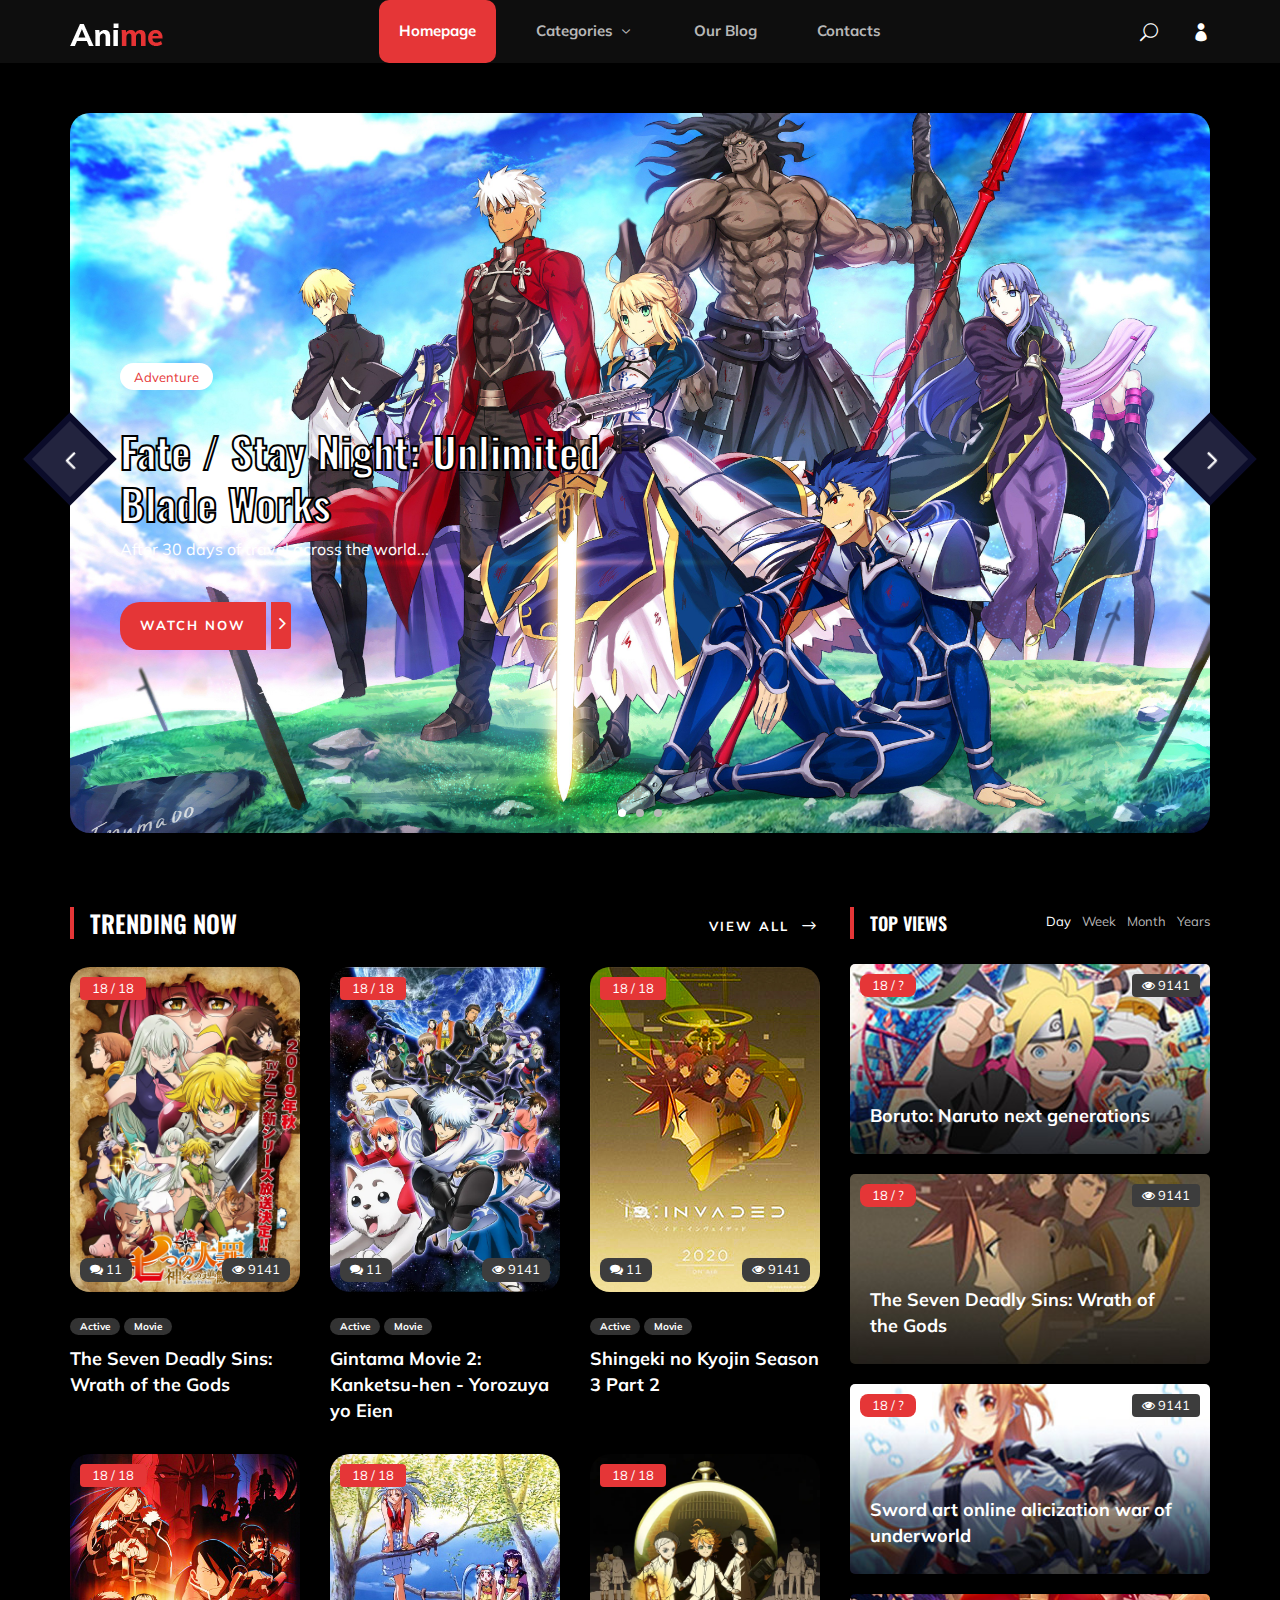
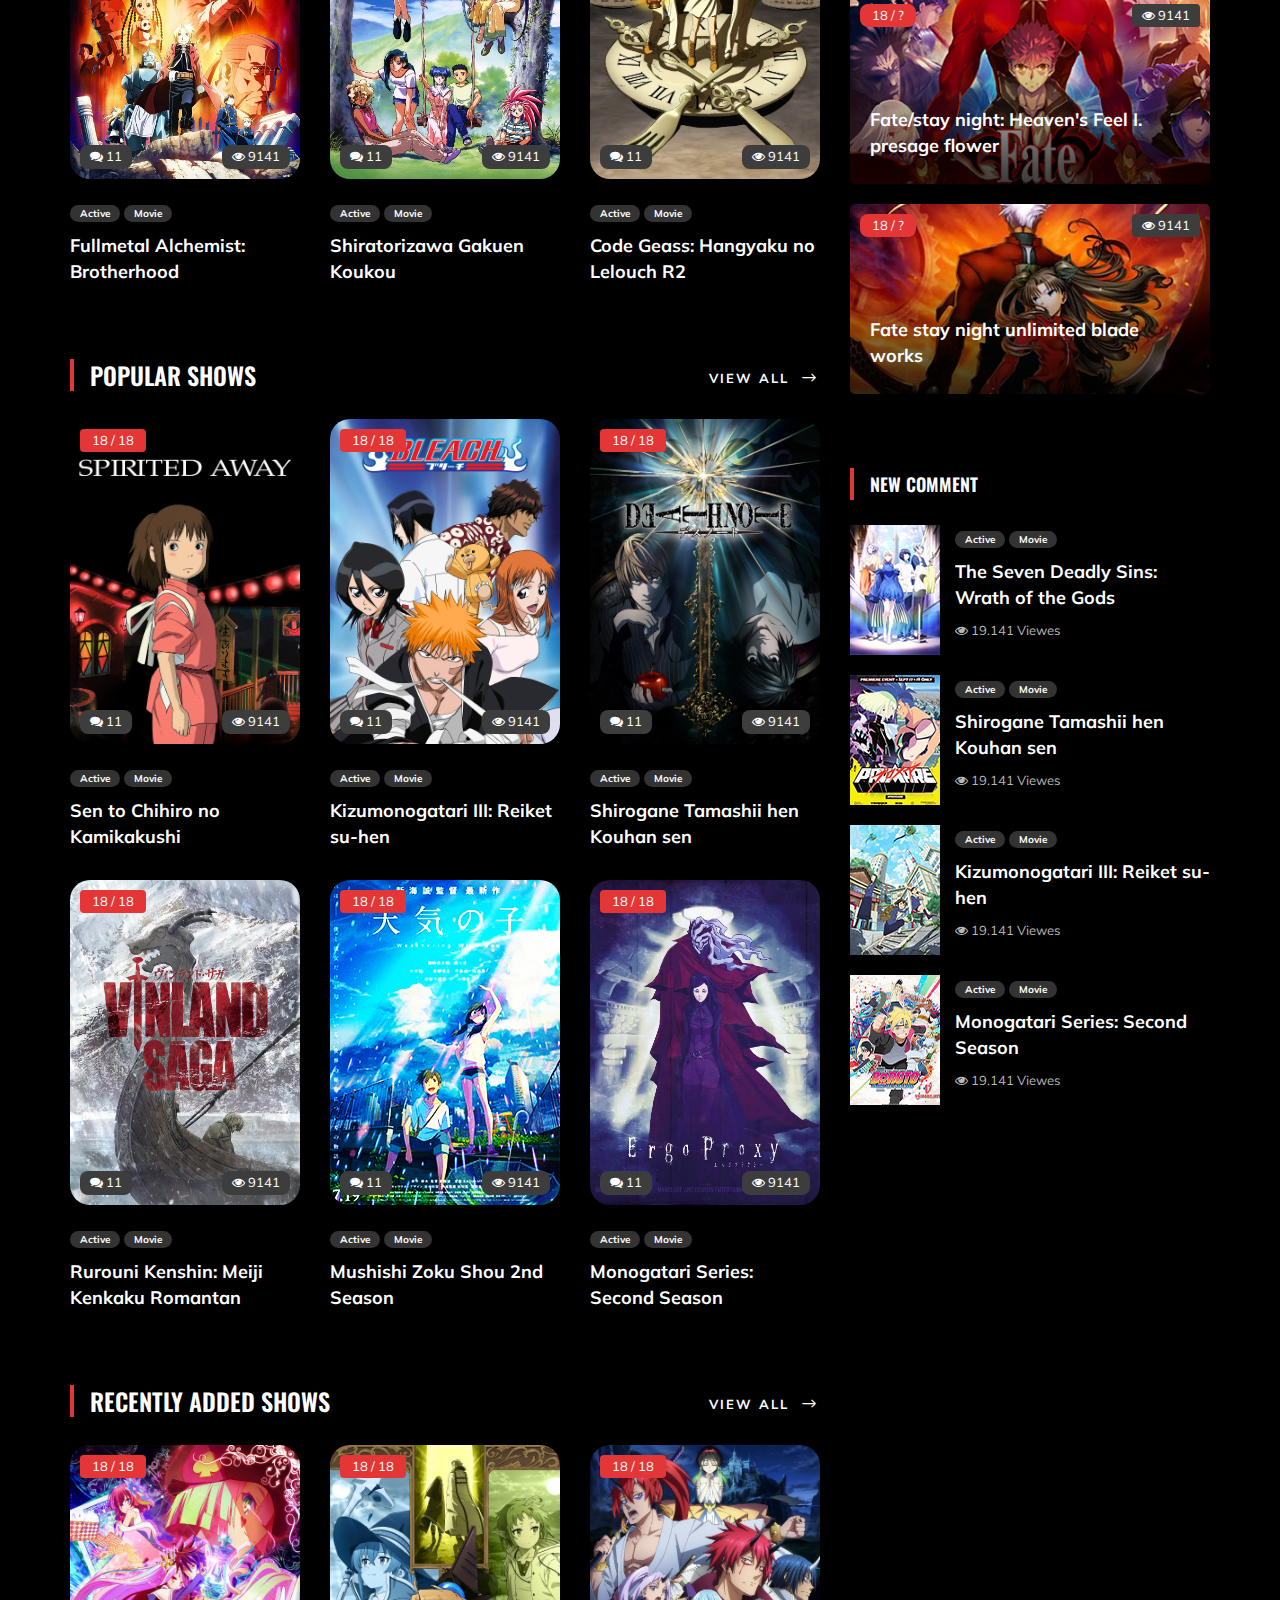
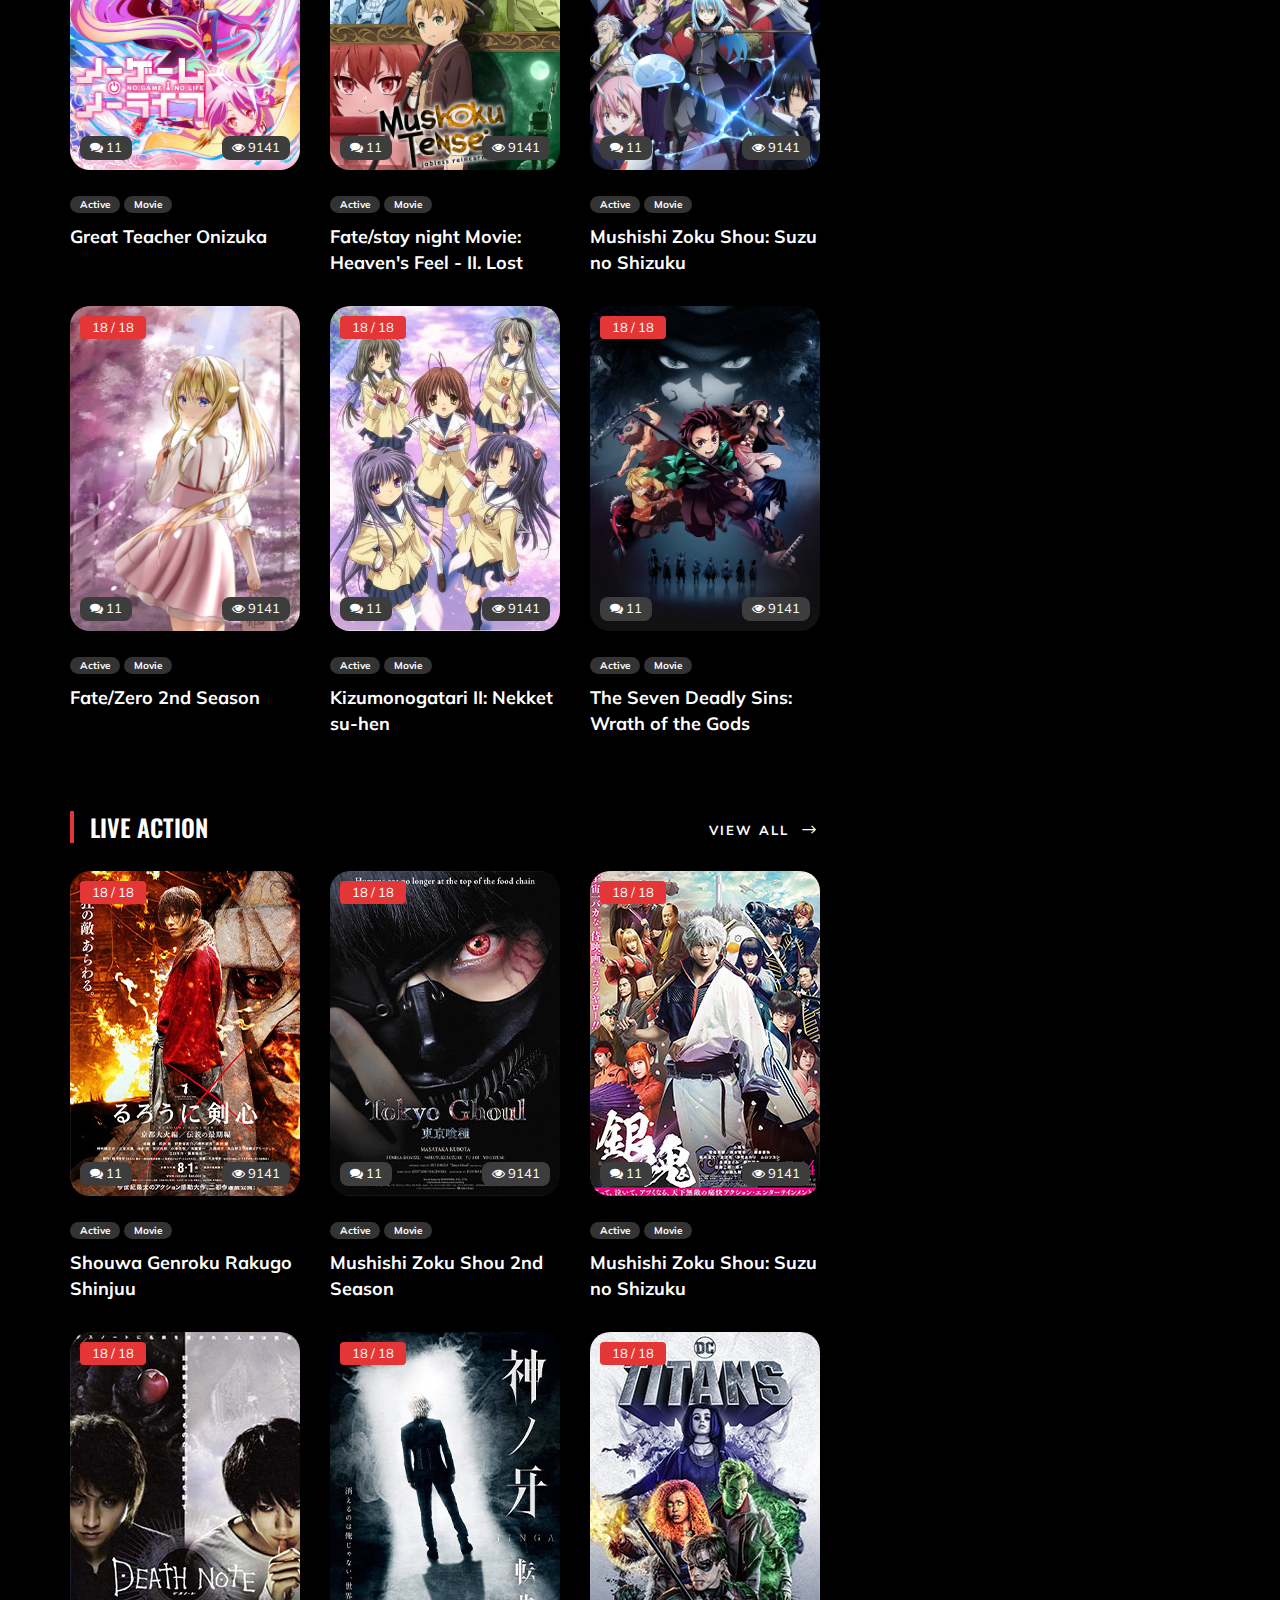
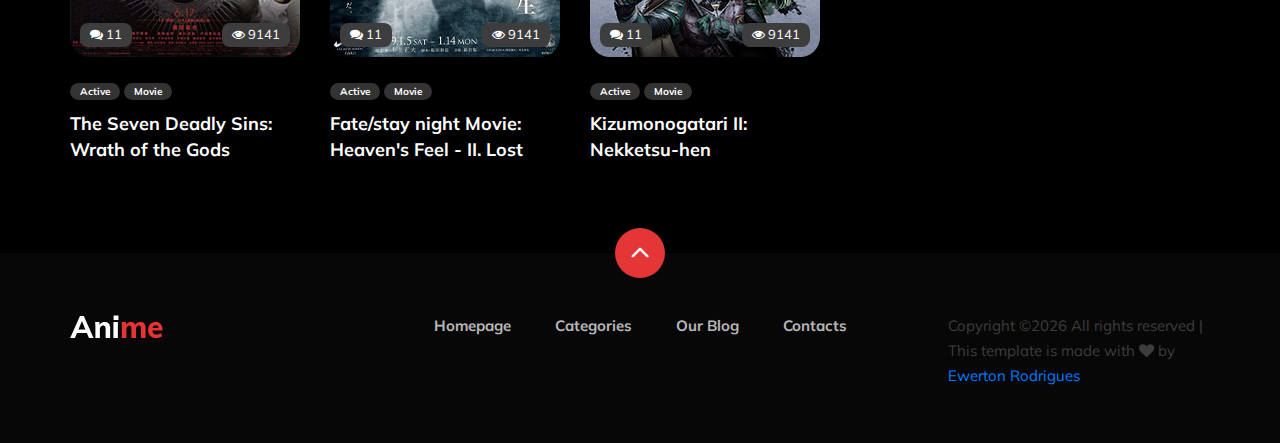
==== commit 26871a51: "melhoria nas imagens" ====
--- a/index.html
+++ b/index.html
@@ -365,7 +365,7 @@
                         <div class="row">
                             <div class="col-lg-4 col-md-6 col-sm-6">
                                 <div class="product__item">
-                                    <div class="product__item__pic set-bg" data-setbg="img/recent/recent-1.jpg">
+                                    <div class="product__item__pic set-bg" data-setbg="img/recent/recent-1.webp">
                                         <div class="ep">18 / 18</div>
                                         <div class="comment"><i class="fa fa-comments"></i> 11</div>
                                         <div class="view"><i class="fa fa-eye"></i> 9141</div>
@@ -381,7 +381,7 @@
                             </div>
                             <div class="col-lg-4 col-md-6 col-sm-6">
                                 <div class="product__item">
-                                    <div class="product__item__pic set-bg" data-setbg="img/recent/recent-2.jpg">
+                                    <div class="product__item__pic set-bg" data-setbg="img/recent/recent-2.webp">
                                         <div class="ep">18 / 18</div>
                                         <div class="comment"><i class="fa fa-comments"></i> 11</div>
                                         <div class="view"><i class="fa fa-eye"></i> 9141</div>
@@ -397,7 +397,7 @@
                             </div>
                             <div class="col-lg-4 col-md-6 col-sm-6">
                                 <div class="product__item">
-                                    <div class="product__item__pic set-bg" data-setbg="img/recent/recent-3.jpg">
+                                    <div class="product__item__pic set-bg" data-setbg="img/recent/recent-3.webp">
                                         <div class="ep">18 / 18</div>
                                         <div class="comment"><i class="fa fa-comments"></i> 11</div>
                                         <div class="view"><i class="fa fa-eye"></i> 9141</div>
@@ -413,7 +413,7 @@
                             </div>
                             <div class="col-lg-4 col-md-6 col-sm-6">
                                 <div class="product__item">
-                                    <div class="product__item__pic set-bg" data-setbg="img/recent/recent-4.jpg">
+                                    <div class="product__item__pic set-bg" data-setbg="img/recent/recent-4.webp">
                                         <div class="ep">18 / 18</div>
                                         <div class="comment"><i class="fa fa-comments"></i> 11</div>
                                         <div class="view"><i class="fa fa-eye"></i> 9141</div>
@@ -429,7 +429,7 @@
                             </div>
                             <div class="col-lg-4 col-md-6 col-sm-6">
                                 <div class="product__item">
-                                    <div class="product__item__pic set-bg" data-setbg="img/recent/recent-5.jpg">
+                                    <div class="product__item__pic set-bg" data-setbg="img/recent/recent-5.webp">
                                         <div class="ep">18 / 18</div>
                                         <div class="comment"><i class="fa fa-comments"></i> 11</div>
                                         <div class="view"><i class="fa fa-eye"></i> 9141</div>
@@ -445,7 +445,7 @@
                             </div>
                             <div class="col-lg-4 col-md-6 col-sm-6">
                                 <div class="product__item">
-                                    <div class="product__item__pic set-bg" data-setbg="img/recent/recent-6.jpg">
+                                    <div class="product__item__pic set-bg" data-setbg="img/recent/recent-6.webp">
                                         <div class="ep">18 / 18</div>
                                         <div class="comment"><i class="fa fa-comments"></i> 11</div>
                                         <div class="view"><i class="fa fa-eye"></i> 9141</div>
--- a/css/style.css
+++ b/css/style.css
@@ -36,7 +36,8 @@
 	height: 100%;
 	font-family: "Mulish", sans-serif;
 	-webkit-font-smoothing: antialiased;
-	background: #0b0c2a;
+	background: black;
+
 }
 
 h1,
@@ -99,7 +100,7 @@
 a:focus {
 	text-decoration: none;
 	outline: none;
-	color: #ffffff;
+	color: #00ccff;
 }
 
 ul,
@@ -327,7 +328,7 @@
 -----------------------*/
 
 .header {
-	background: #070720;
+	background: #0e0e0e;
 }
 
 .header__logo {
@@ -356,7 +357,7 @@
 }
 
 .header__menu ul li:hover a {
-	color: #ffffff;
+
 	border-radius: 10px;
 	
 }
@@ -371,6 +372,7 @@
 
 .header__menu ul li:hover .dropdown li a {
 	background: transparent;
+	color: black
 	
 }
 
@@ -454,7 +456,16 @@
 
 .hero__items {
 	padding: 250px 0 42px 50px;
-	border-radius: 5px;
+	position: relative;
+    width: 100%;
+    height: 80vh; 
+    background-size: cover;
+    background-position: center; 
+    background-repeat: no-repeat; 
+	overflow: hidden;
+	object-fit: fill;
+	border-radius: 20px;
+	
 }
 
 .hero__text {
@@ -474,6 +485,8 @@
 	-webkit-transition: all, 0.2s;
 	-o-transition: all, 0.2s;
 	transition: all, 0.2s;
+	border-radius: 20px;
+	
 }
 
 .hero__text h2 {
@@ -490,6 +503,7 @@
 	-webkit-transition: all, 0.4s;
 	-o-transition: all, 0.4s;
 	transition: all, 0.4s;
+	-webkit-text-stroke: 2px black;
 }
 
 .hero__text p {
@@ -502,6 +516,7 @@
 	-webkit-transition: all, 0.6s;
 	-o-transition: all, 0.6s;
 	transition: all, 0.6s;
+
 }
 
 .hero__text a {
@@ -522,7 +537,7 @@
 	letter-spacing: 2px;
 	text-transform: uppercase;
 	padding: 14px 20px;
-	border-radius: 4px 0 0 4px;
+	border-radius: 20px 0 0 20px;
 	margin-right: 1px;
 }
 
@@ -533,6 +548,7 @@
 	padding: 11px 5px 16px 8px;
 	color: #ffffff;
 	border-radius: 0 4px 4px 0;
+	
 }
 
 .hero__slider.owl-carousel .owl-item.active .hero__text .label {
@@ -624,6 +640,7 @@
 	z-index: 1;
 }
 
+
 /*---------------------
   Product
 -----------------------*/
@@ -661,7 +678,24 @@
 .product__item__pic {
 	height: 325px;
 	position: relative;
-	border-radius: 5px;
+	overflow: hidden;
+	object-fit: fill;
+	border-radius: 20px;
+
+}
+
+.product__item__pic:hover {
+	height: 325px;
+	position: relative;
+	overflow: hidden;
+	object-fit: fill;
+	border-radius: 20px;
+	box-shadow: 
+	0 0 15px rgba(255, 0, 0, 0.4), /* Brilho vermelho ao redor */
+	0 4px 20px rgba(255, 0, 0, 0.2), /* Sombra vermelha mais forte */
+	inset 0 0 10px rgba(255, 0, 0, 0.1); /* Brilho interno vermelho */
+transition: 0.2s ease-in-out;
+
 }
 
 .product__item__pic .ep {
@@ -682,7 +716,7 @@
 	background: #3d3d3d;
 	display: inline-block;
 	padding: 2px 10px;
-	border-radius: 4px;
+	border-radius: 8px;
 	position: absolute;
 	left: 10px;
 	bottom: 10px;
@@ -694,7 +728,7 @@
 	background: #3d3d3d;
 	display: inline-block;
 	padding: 2px 10px;
-	border-radius: 4px;
+	border-radius: 8px;
 	position: absolute;
 	right: 10px;
 	bottom: 10px;
@@ -786,7 +820,7 @@
 	background: #e53637;
 	display: inline-block;
 	padding: 2px 12px;
-	border-radius: 4px;
+	border-radius: 8px;
 	position: absolute;
 	left: 10px;
 	top: 10px;
@@ -982,7 +1016,7 @@
 	background: #3d3d3d;
 	display: inline-block;
 	padding: 2px 10px;
-	border-radius: 4px;
+	border-radius: 8px;
 	position: absolute;
 	left: 10px;
 	bottom: 25px;
@@ -994,7 +1028,7 @@
 	background: #3d3d3d;
 	display: inline-block;
 	padding: 2px 10px;
-	border-radius: 4px;
+	border-radius: 8px;
 	position: absolute;
 	right: 10px;
 	bottom: 25px;
@@ -1954,7 +1988,7 @@
 -----------------------*/
 
 .footer {
-	background: #070720;
+	background: rgb(8, 7, 7);
 	padding-top: 60px;
 	padding-bottom: 40px;
 	position: relative;
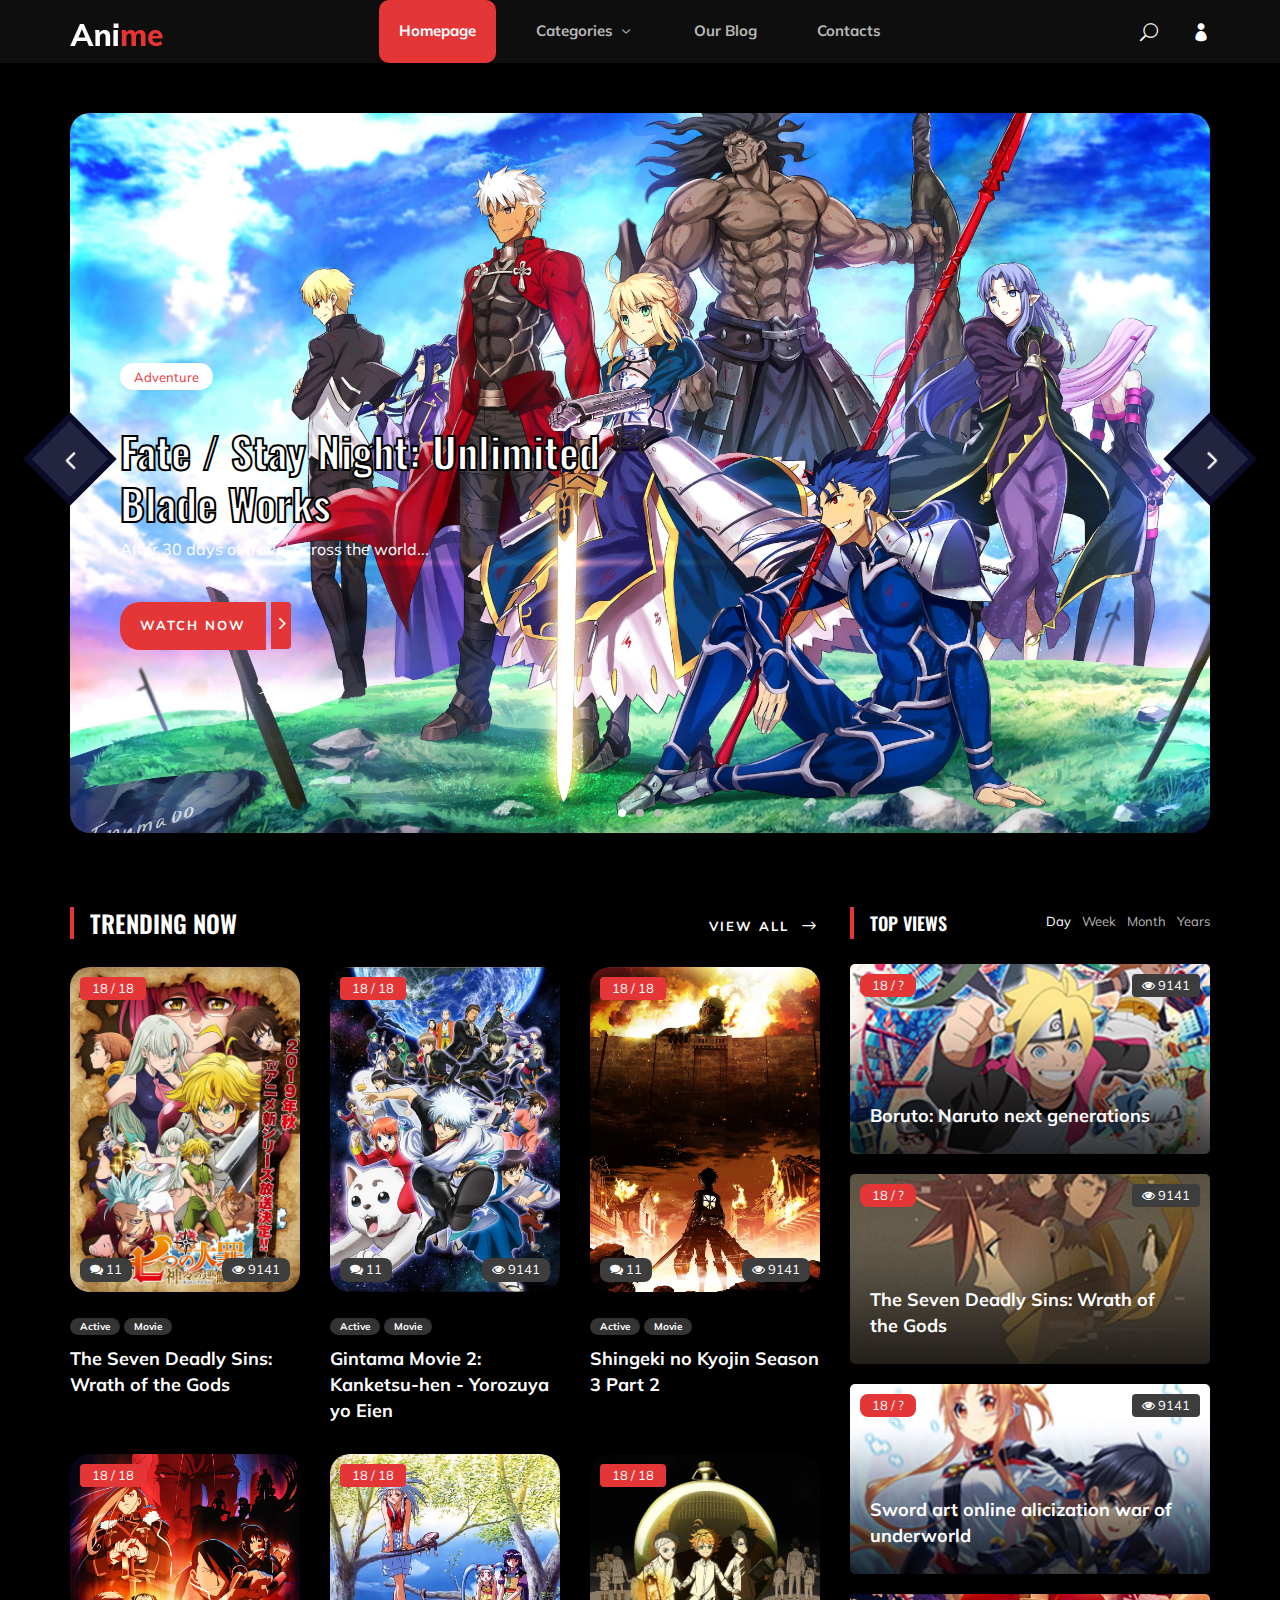
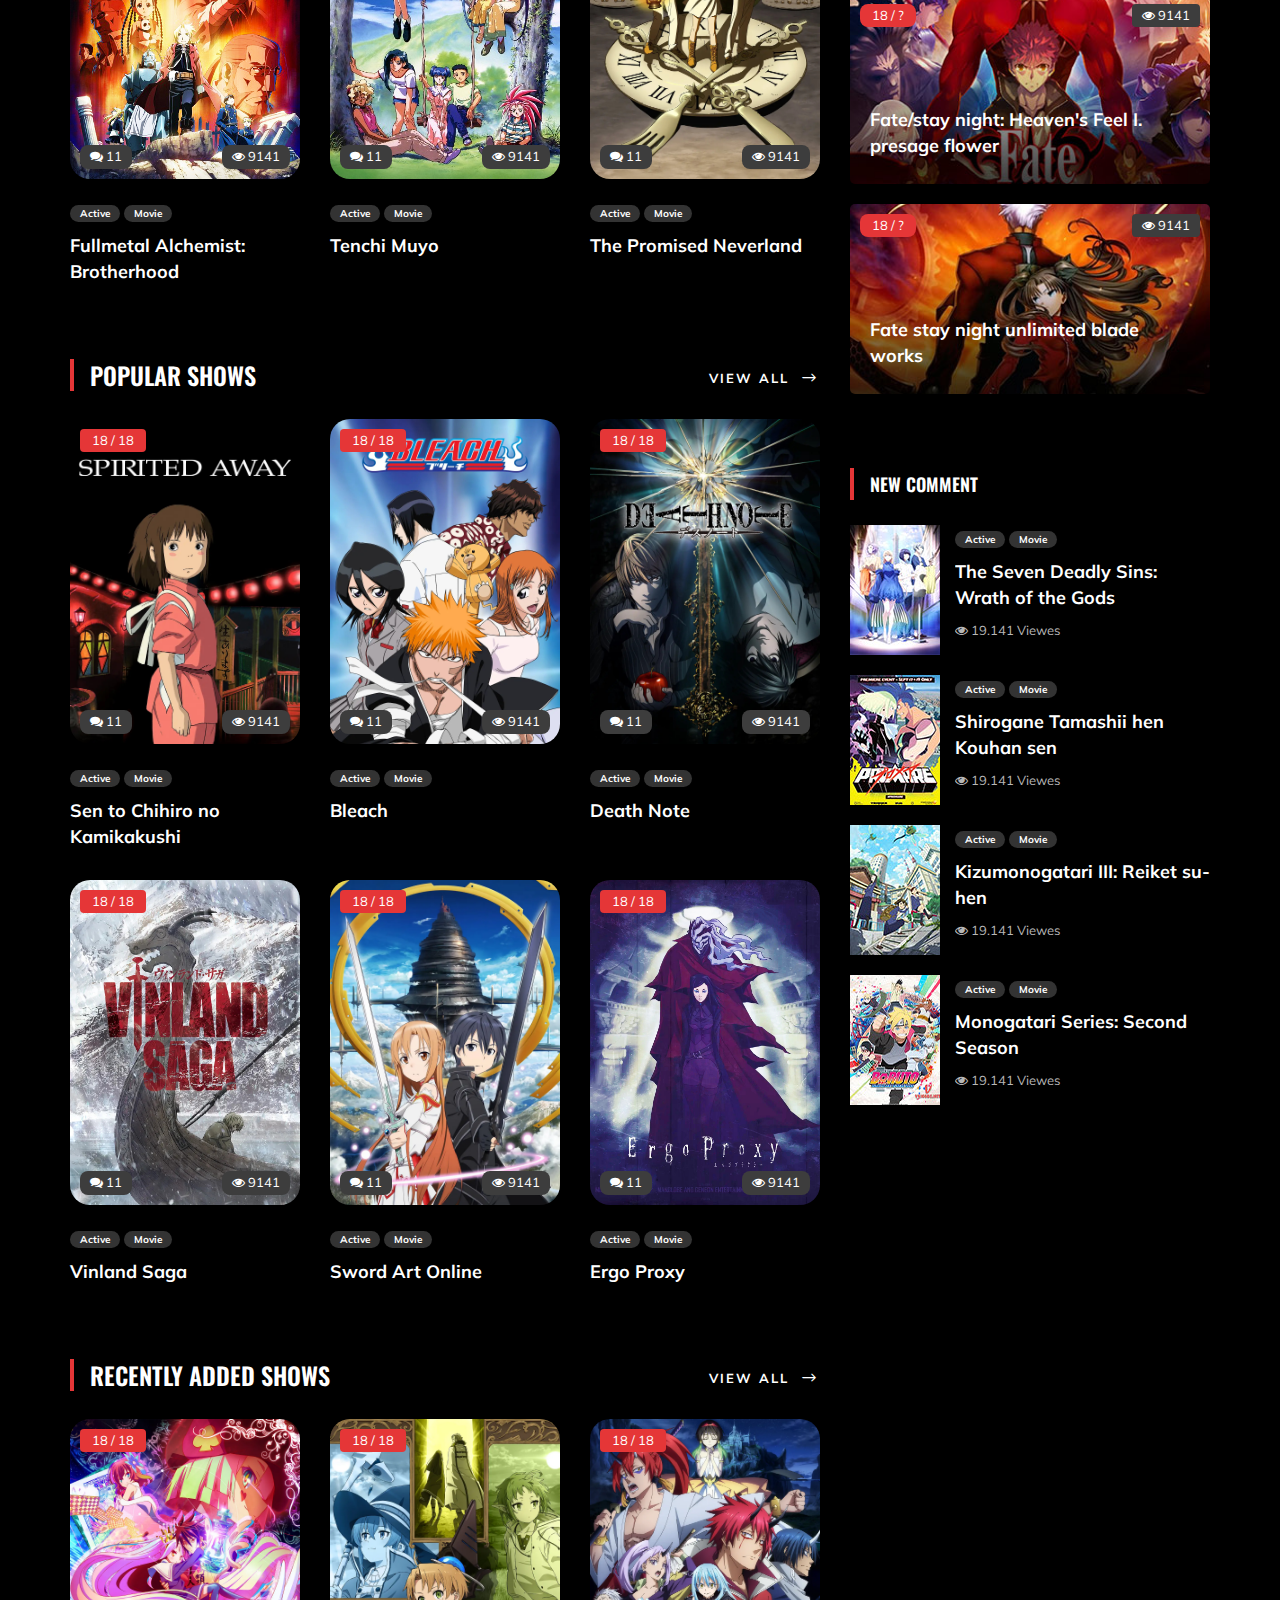
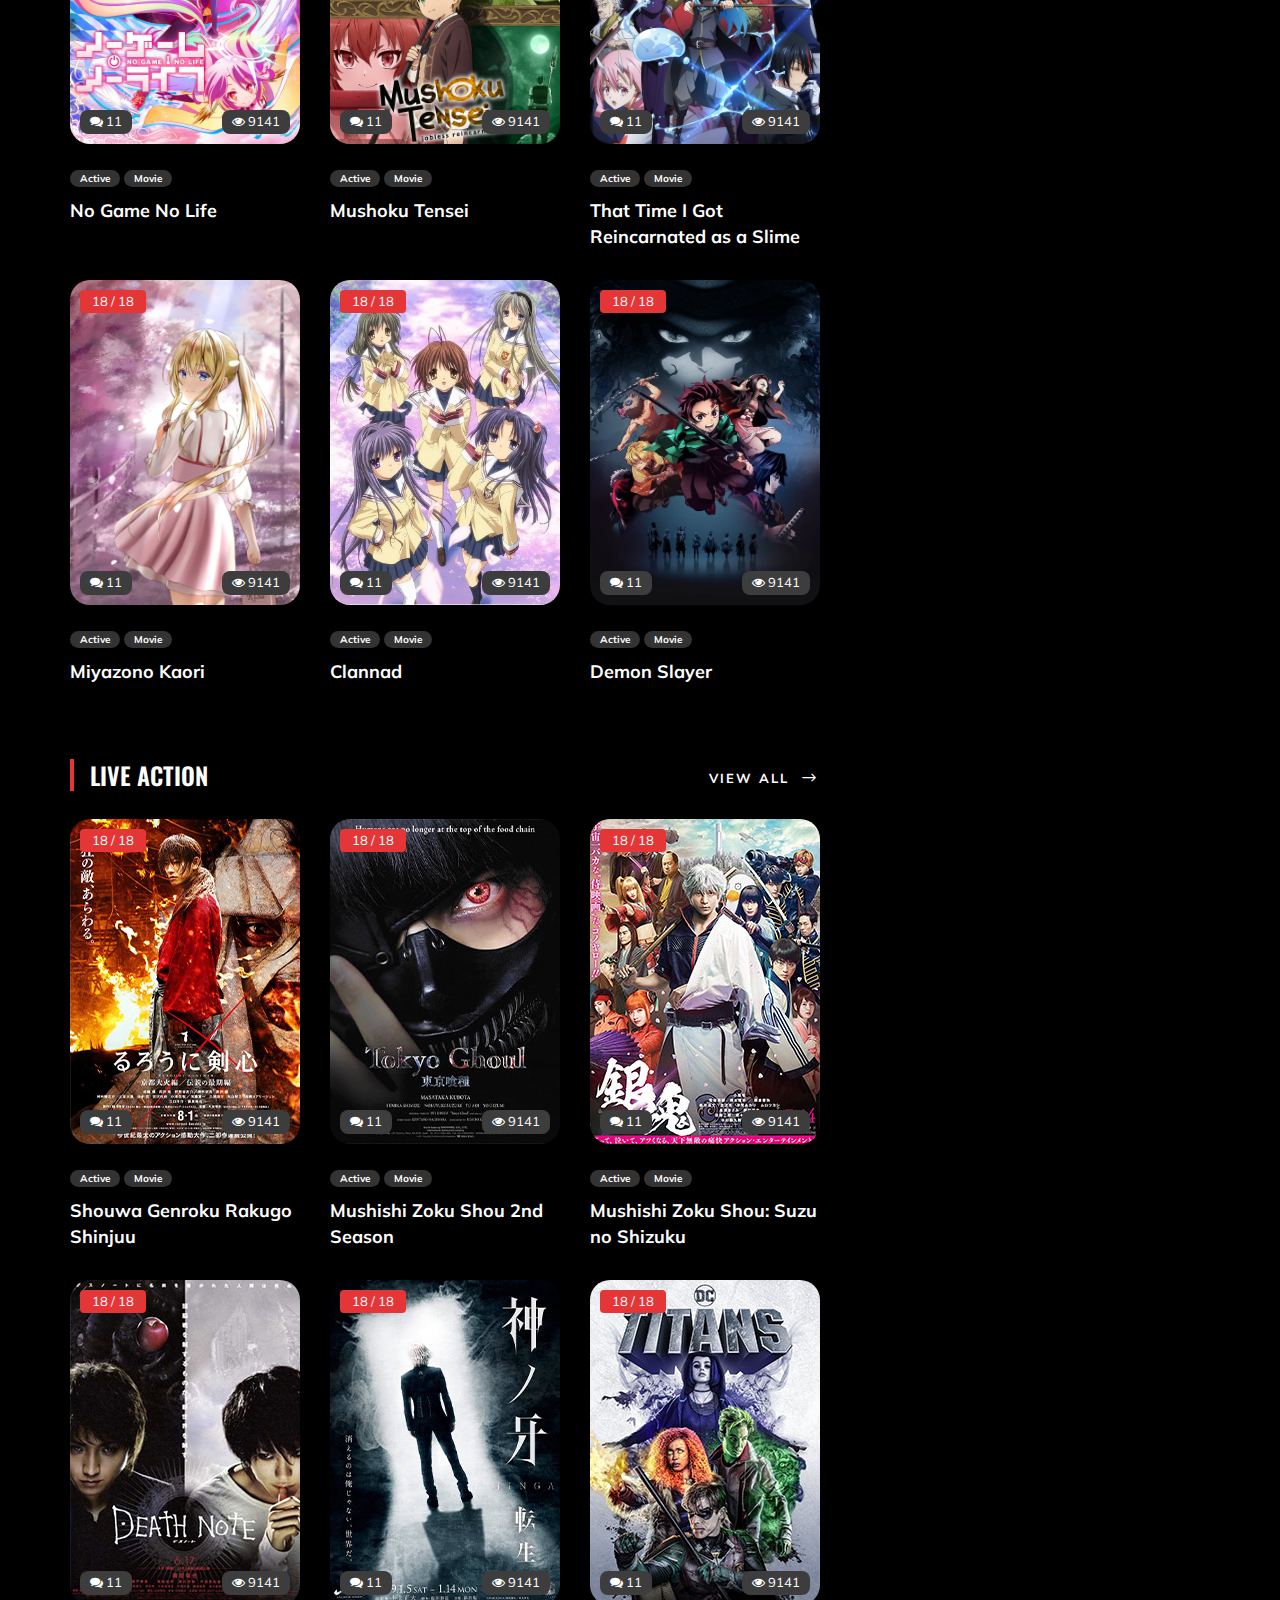
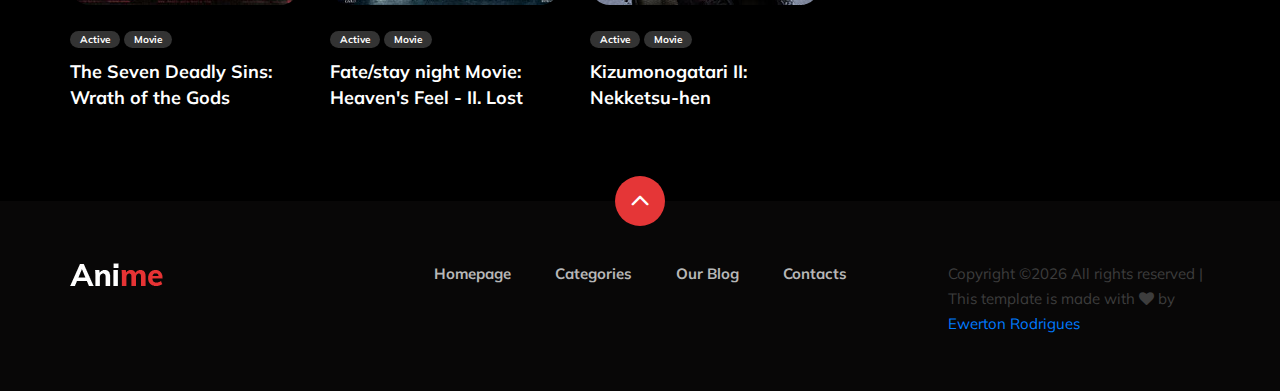
==== commit 20d0834c: "correcao de falhas" ====
--- a/index.html
+++ b/index.html
@@ -91,19 +91,19 @@
                         </div>
                     </div>
                 </div>
-                <div class="hero__items set-bg" data-setbg="img/hero/hero-1.jpg">
+                <div class="hero__items set-bg" data-setbg="img/hero/hero-2.jpg">
                     <div class="row">
                         <div class="col-lg-6">
                             <div class="hero__text">
                                 <div class="label">Adventure</div>
-                                <h2>Fate / Stay Night: Unlimited Blade Works</h2>
+                                <h2>Naruto Shippuden</h2>
                                 <p>After 30 days of travel across the world...</p>
                                 <a href="#"><span>Watch Now</span> <i class="fa fa-angle-right"></i></a>
                             </div>
                         </div>
                     </div>
                 </div>
-                <div class="hero__items set-bg" data-setbg="img/hero/hero-1.jpg">
+                <div class="hero__items set-bg" data-setbg="img/hero/hero-3.jpg" >
                     <div class="row">
                         <div class="col-lg-6">
                             <div class="hero__text">
@@ -173,7 +173,7 @@
                             </div>
                             <div class="col-lg-4 col-md-6 col-sm-6">
                                 <div class="product__item">
-                                    <div class="product__item__pic set-bg" data-setbg="img/trending/trend-3.jpg">
+                                    <div class="product__item__pic set-bg" data-setbg="img/trending/trend-3.jpeg">
                                         <div class="ep">18 / 18</div>
                                         <div class="comment"><i class="fa fa-comments"></i> 11</div>
                                         <div class="view"><i class="fa fa-eye"></i> 9141</div>
@@ -215,7 +215,7 @@
                                             <li>Active</li>
                                             <li>Movie</li>
                                         </ul>
-                                        <h5><a href="#">Shiratorizawa Gakuen Koukou</a></h5>
+                                        <h5><a href="#">Tenchi Muyo</a></h5>
                                     </div>
                                 </div>
                             </div>
@@ -231,7 +231,7 @@
                                             <li>Active</li>
                                             <li>Movie</li>
                                         </ul>
-                                        <h5><a href="#">Code Geass: Hangyaku no Lelouch R2</a></h5>
+                                        <h5><a href="#">The Promised Neverland</a></h5>
                                     </div>
                                 </div>
                             </div>
@@ -279,7 +279,7 @@
                                             <li>Active</li>
                                             <li>Movie</li>
                                         </ul>
-                                        <h5><a href="#">Kizumonogatari III: Reiket su-hen</a></h5>
+                                        <h5><a href="#">Bleach</a></h5>
                                     </div>
                                 </div>
                             </div>
@@ -295,7 +295,7 @@
                                             <li>Active</li>
                                             <li>Movie</li>
                                         </ul>
-                                        <h5><a href="#">Shirogane Tamashii hen Kouhan sen</a></h5>
+                                        <h5><a href="#">Death Note</a></h5>
                                     </div>
                                 </div>
                             </div>
@@ -311,23 +311,23 @@
                                             <li>Active</li>
                                             <li>Movie</li>
                                         </ul>
-                                        <h5><a href="#">Rurouni Kenshin: Meiji Kenkaku Romantan</a></h5>
-                                    </div>
-                                </div>
-                            </div>
-                            <div class="col-lg-4 col-md-6 col-sm-6">
-                                <div class="product__item">
-                                    <div class="product__item__pic set-bg" data-setbg="img/popular/popular-5.jpg">
-                                        <div class="ep">18 / 18</div>
-                                        <div class="comment"><i class="fa fa-comments"></i> 11</div>
-                                        <div class="view"><i class="fa fa-eye"></i> 9141</div>
-                                    </div>
-                                    <div class="product__item__text">
-                                        <ul>
-                                            <li>Active</li>
-                                            <li>Movie</li>
-                                        </ul>
-                                        <h5><a href="#">Mushishi Zoku Shou 2nd Season</a></h5>
+                                        <h5><a href="#">Vinland Saga</a></h5>
+                                    </div>
+                                </div>
+                            </div>
+                            <div class="col-lg-4 col-md-6 col-sm-6">
+                                <div class="product__item">
+                                    <div class="product__item__pic set-bg" data-setbg="img/popular/popular-5.webp">
+                                        <div class="ep">18 / 18</div>
+                                        <div class="comment"><i class="fa fa-comments"></i> 11</div>
+                                        <div class="view"><i class="fa fa-eye"></i> 9141</div>
+                                    </div>
+                                    <div class="product__item__text">
+                                        <ul>
+                                            <li>Active</li>
+                                            <li>Movie</li>
+                                        </ul>
+                                        <h5><a href="#">Sword Art Online</a></h5>
                                     </div>
                                 </div>
                             </div>
@@ -343,7 +343,7 @@
                                             <li>Active</li>
                                             <li>Movie</li>
                                         </ul>
-                                        <h5><a href="#">Monogatari Series: Second Season</a></h5>
+                                        <h5><a href="#">Ergo Proxy</a></h5>
                                     </div>
                                 </div>
                             </div>
@@ -375,7 +375,7 @@
                                             <li>Active</li>
                                             <li>Movie</li>
                                         </ul>
-                                        <h5><a href="#">Great Teacher Onizuka</a></h5>
+                                        <h5><a href="#">No Game No Life</a></h5>
                                     </div>
                                 </div>
                             </div>
@@ -391,7 +391,7 @@
                                             <li>Active</li>
                                             <li>Movie</li>
                                         </ul>
-                                        <h5><a href="#">Fate/stay night Movie: Heaven's Feel - II. Lost</a></h5>
+                                        <h5><a href="#">Mushoku Tensei</a></h5>
                                     </div>
                                 </div>
                             </div>
@@ -407,7 +407,7 @@
                                             <li>Active</li>
                                             <li>Movie</li>
                                         </ul>
-                                        <h5><a href="#">Mushishi Zoku Shou: Suzu no Shizuku</a></h5>
+                                        <h5><a href="#">That Time I Got Reincarnated as a Slime</a></h5>
                                     </div>
                                 </div>
                             </div>
@@ -423,7 +423,7 @@
                                             <li>Active</li>
                                             <li>Movie</li>
                                         </ul>
-                                        <h5><a href="#">Fate/Zero 2nd Season</a></h5>
+                                        <h5><a href="#">Miyazono Kaori</a></h5>
                                     </div>
                                 </div>
                             </div>
@@ -439,7 +439,7 @@
                                             <li>Active</li>
                                             <li>Movie</li>
                                         </ul>
-                                        <h5><a href="#">Kizumonogatari II: Nekket su-hen</a></h5>
+                                        <h5><a href="#">Clannad</a></h5>
                                     </div>
                                 </div>
                             </div>
@@ -455,7 +455,7 @@
                                             <li>Active</li>
                                             <li>Movie</li>
                                         </ul>
-                                        <h5><a href="#">The Seven Deadly Sins: Wrath of the Gods</a></h5>
+                                        <h5><a href="#">Demon Slayer</a></h5>
                                     </div>
                                 </div>
                             </div>
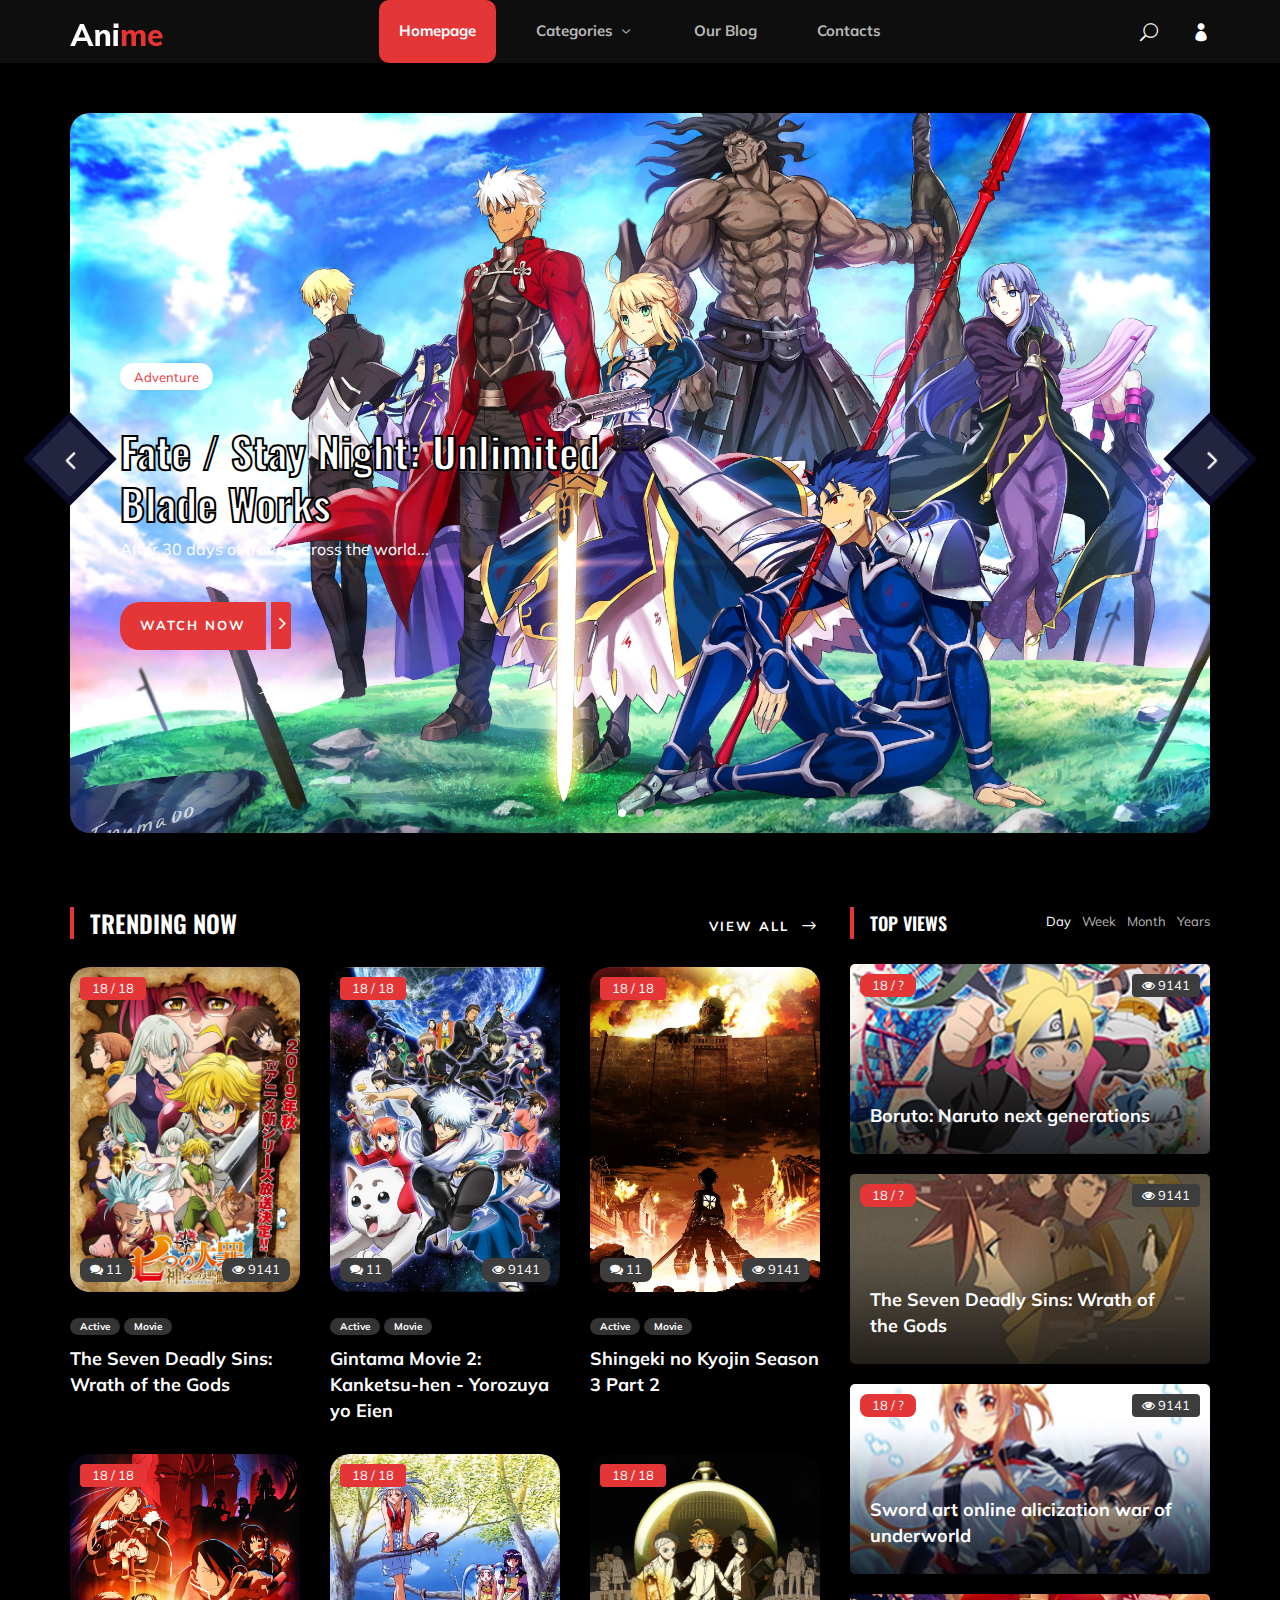
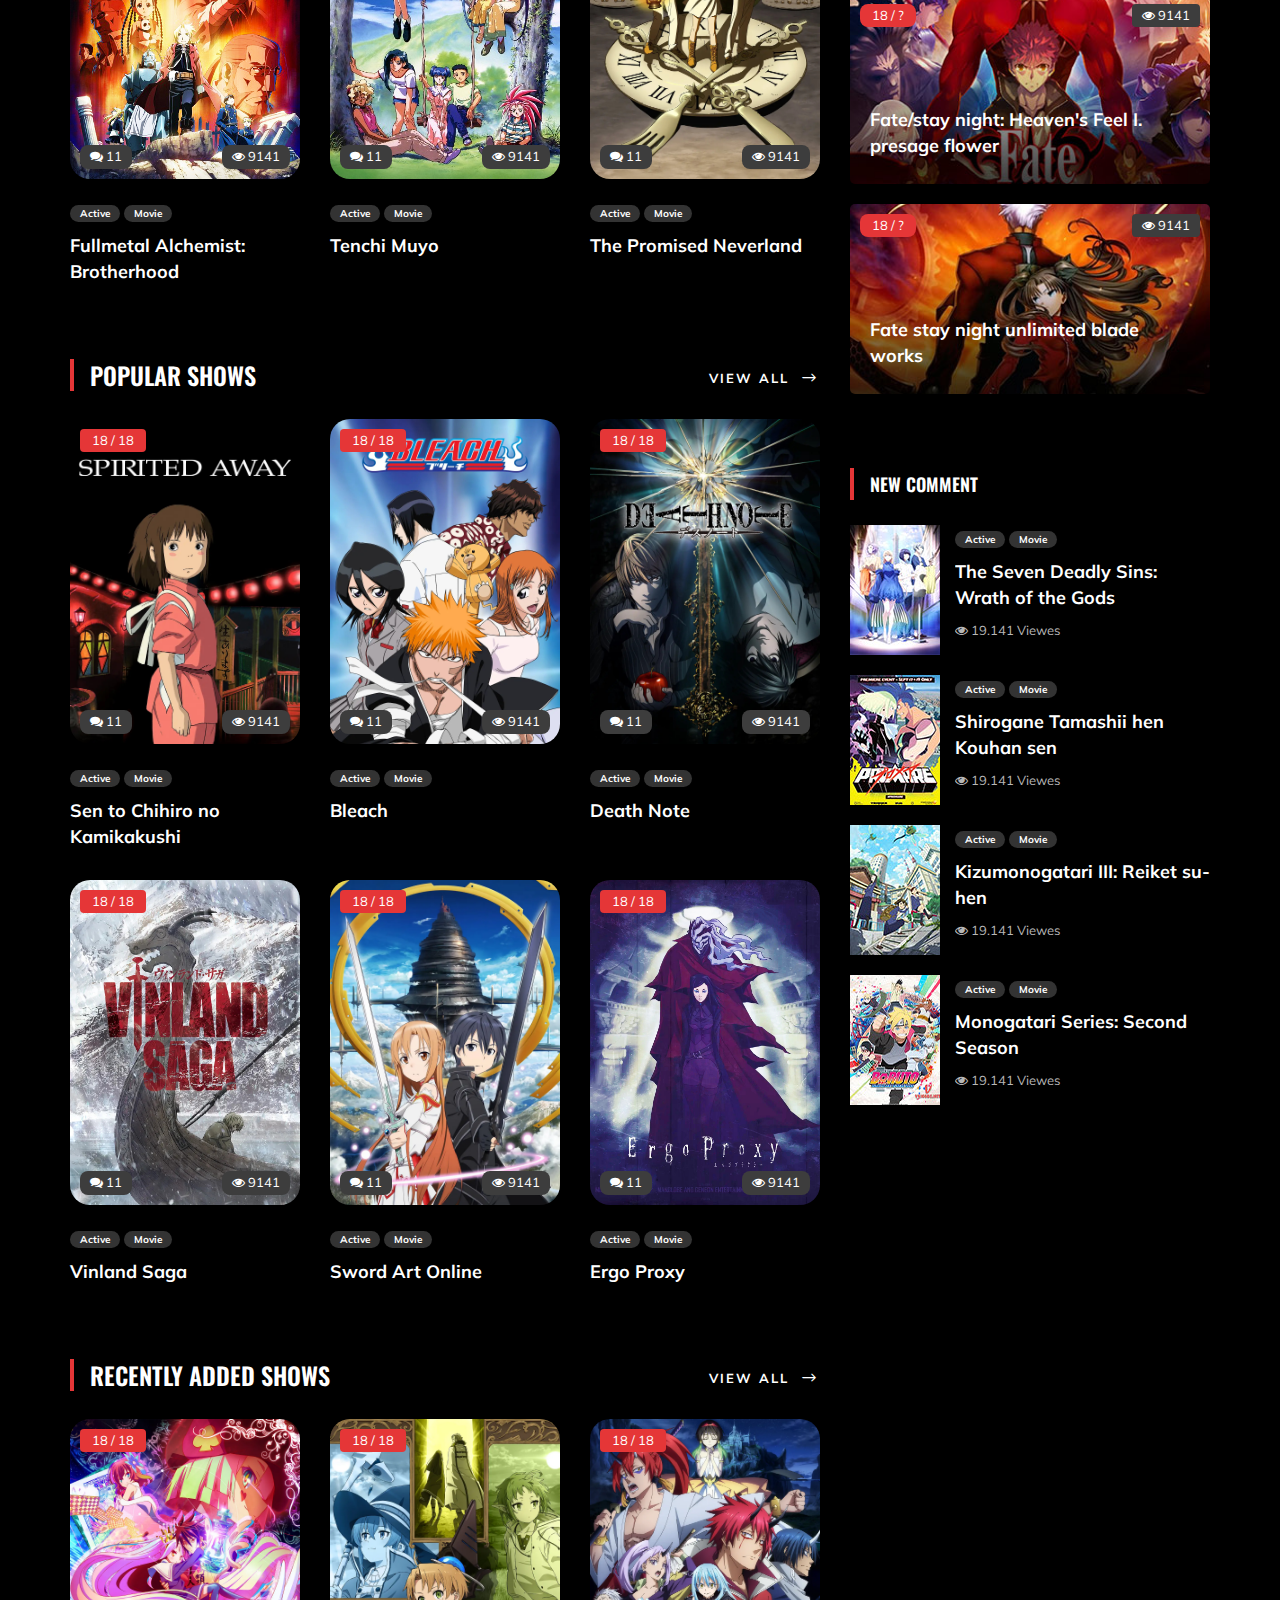
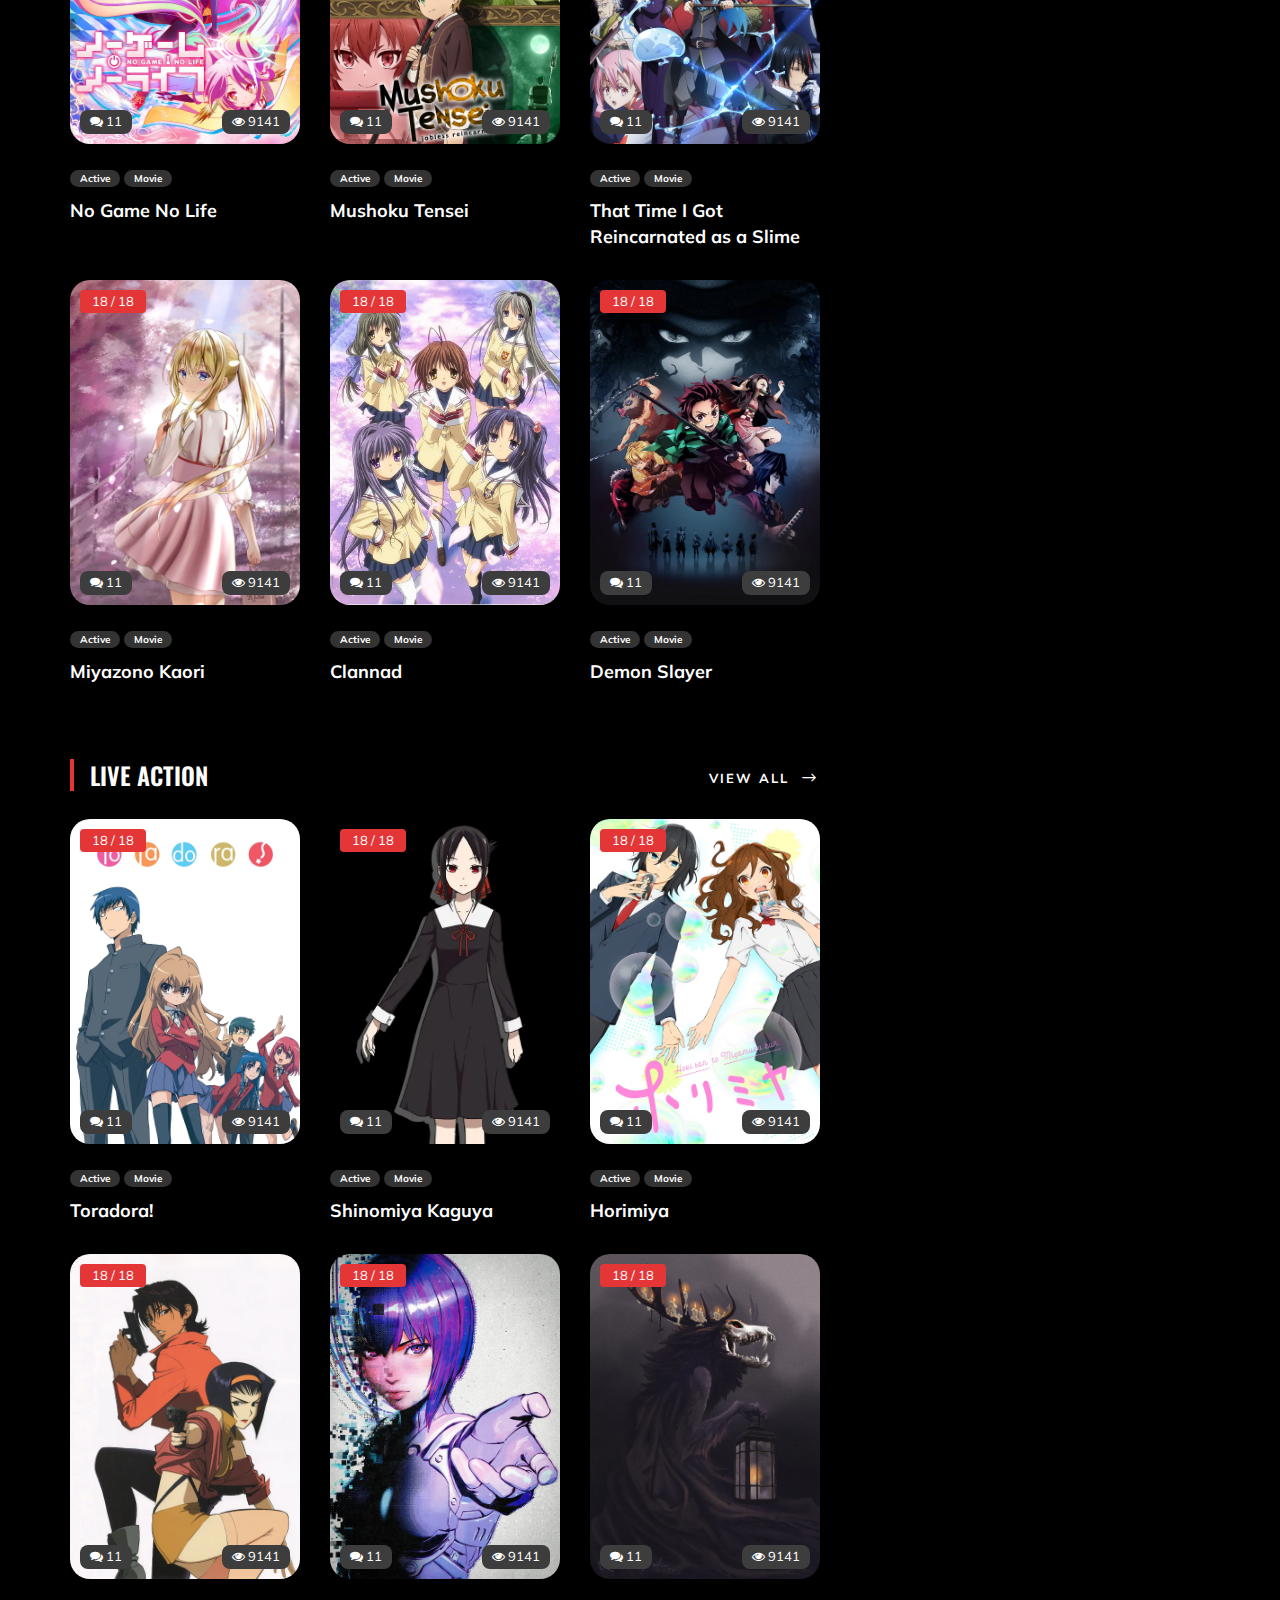
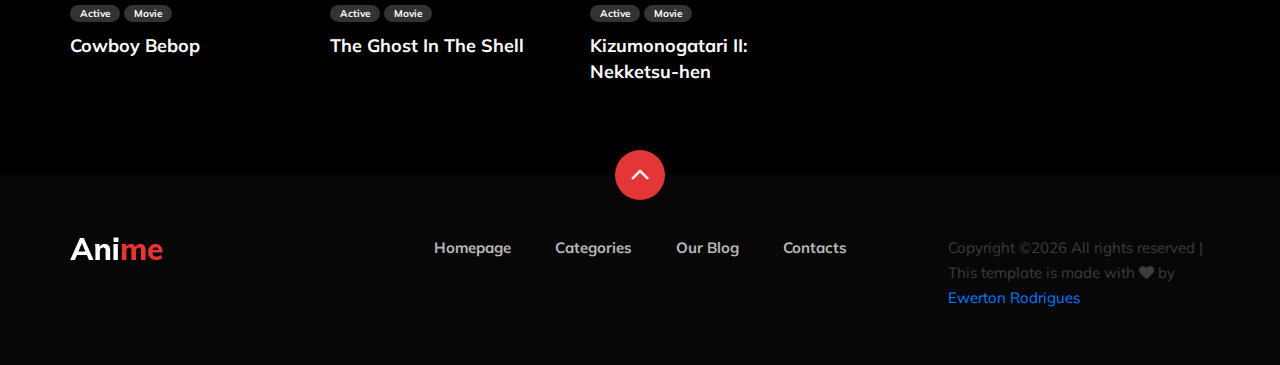
==== commit 088ae94d: "melhora de imagens" ====
--- a/index.html
+++ b/index.html
@@ -477,87 +477,87 @@
                         <div class="row">
                             <div class="col-lg-4 col-md-6 col-sm-6">
                                 <div class="product__item">
-                                    <div class="product__item__pic set-bg" data-setbg="img/live/live-1.jpg">
-                                        <div class="ep">18 / 18</div>
-                                        <div class="comment"><i class="fa fa-comments"></i> 11</div>
-                                        <div class="view"><i class="fa fa-eye"></i> 9141</div>
-                                    </div>
-                                    <div class="product__item__text">
-                                        <ul>
-                                            <li>Active</li>
-                                            <li>Movie</li>
-                                        </ul>
-                                        <h5><a href="#">Shouwa Genroku Rakugo Shinjuu</a></h5>
-                                    </div>
-                                </div>
-                            </div>
-                            <div class="col-lg-4 col-md-6 col-sm-6">
-                                <div class="product__item">
-                                    <div class="product__item__pic set-bg" data-setbg="img/live/live-2.jpg">
-                                        <div class="ep">18 / 18</div>
-                                        <div class="comment"><i class="fa fa-comments"></i> 11</div>
-                                        <div class="view"><i class="fa fa-eye"></i> 9141</div>
-                                    </div>
-                                    <div class="product__item__text">
-                                        <ul>
-                                            <li>Active</li>
-                                            <li>Movie</li>
-                                        </ul>
-                                        <h5><a href="#">Mushishi Zoku Shou 2nd Season</a></h5>
-                                    </div>
-                                </div>
-                            </div>
-                            <div class="col-lg-4 col-md-6 col-sm-6">
-                                <div class="product__item">
-                                    <div class="product__item__pic set-bg" data-setbg="img/live/live-3.jpg">
-                                        <div class="ep">18 / 18</div>
-                                        <div class="comment"><i class="fa fa-comments"></i> 11</div>
-                                        <div class="view"><i class="fa fa-eye"></i> 9141</div>
-                                    </div>
-                                    <div class="product__item__text">
-                                        <ul>
-                                            <li>Active</li>
-                                            <li>Movie</li>
-                                        </ul>
-                                        <h5><a href="#">Mushishi Zoku Shou: Suzu no Shizuku</a></h5>
-                                    </div>
-                                </div>
-                            </div>
-                            <div class="col-lg-4 col-md-6 col-sm-6">
-                                <div class="product__item">
-                                    <div class="product__item__pic set-bg" data-setbg="img/live/live-4.jpg">
-                                        <div class="ep">18 / 18</div>
-                                        <div class="comment"><i class="fa fa-comments"></i> 11</div>
-                                        <div class="view"><i class="fa fa-eye"></i> 9141</div>
-                                    </div>
-                                    <div class="product__item__text">
-                                        <ul>
-                                            <li>Active</li>
-                                            <li>Movie</li>
-                                        </ul>
-                                        <h5><a href="#">The Seven Deadly Sins: Wrath of the Gods</a></h5>
-                                    </div>
-                                </div>
-                            </div>
-                            <div class="col-lg-4 col-md-6 col-sm-6">
-                                <div class="product__item">
-                                    <div class="product__item__pic set-bg" data-setbg="img/live/live-5.jpg">
-                                        <div class="ep">18 / 18</div>
-                                        <div class="comment"><i class="fa fa-comments"></i> 11</div>
-                                        <div class="view"><i class="fa fa-eye"></i> 9141</div>
-                                    </div>
-                                    <div class="product__item__text">
-                                        <ul>
-                                            <li>Active</li>
-                                            <li>Movie</li>
-                                        </ul>
-                                        <h5><a href="#">Fate/stay night Movie: Heaven's Feel - II. Lost</a></h5>
-                                    </div>
-                                </div>
-                            </div>
-                            <div class="col-lg-4 col-md-6 col-sm-6">
-                                <div class="product__item">
-                                    <div class="product__item__pic set-bg" data-setbg="img/live/live-6.jpg">
+                                    <div class="product__item__pic set-bg" data-setbg="img/live/live-1.webp">
+                                        <div class="ep">18 / 18</div>
+                                        <div class="comment"><i class="fa fa-comments"></i> 11</div>
+                                        <div class="view"><i class="fa fa-eye"></i> 9141</div>
+                                    </div>
+                                    <div class="product__item__text">
+                                        <ul>
+                                            <li>Active</li>
+                                            <li>Movie</li>
+                                        </ul>
+                                        <h5><a href="#">Toradora!</a></h5>
+                                    </div>
+                                </div>
+                            </div>
+                            <div class="col-lg-4 col-md-6 col-sm-6">
+                                <div class="product__item">
+                                    <div class="product__item__pic set-bg" data-setbg="img/live/live-2.webp">
+                                        <div class="ep">18 / 18</div>
+                                        <div class="comment"><i class="fa fa-comments"></i> 11</div>
+                                        <div class="view"><i class="fa fa-eye"></i> 9141</div>
+                                    </div>
+                                    <div class="product__item__text">
+                                        <ul>
+                                            <li>Active</li>
+                                            <li>Movie</li>
+                                        </ul>
+                                        <h5><a href="#">Shinomiya Kaguya</a></h5>
+                                    </div>
+                                </div>
+                            </div>
+                            <div class="col-lg-4 col-md-6 col-sm-6">
+                                <div class="product__item">
+                                    <div class="product__item__pic set-bg" data-setbg="img/live/live-3.webp">
+                                        <div class="ep">18 / 18</div>
+                                        <div class="comment"><i class="fa fa-comments"></i> 11</div>
+                                        <div class="view"><i class="fa fa-eye"></i> 9141</div>
+                                    </div>
+                                    <div class="product__item__text">
+                                        <ul>
+                                            <li>Active</li>
+                                            <li>Movie</li>
+                                        </ul>
+                                        <h5><a href="#">Horimiya</a></h5>
+                                    </div>
+                                </div>
+                            </div>
+                            <div class="col-lg-4 col-md-6 col-sm-6">
+                                <div class="product__item">
+                                    <div class="product__item__pic set-bg" data-setbg="img/live/live-4.webp">
+                                        <div class="ep">18 / 18</div>
+                                        <div class="comment"><i class="fa fa-comments"></i> 11</div>
+                                        <div class="view"><i class="fa fa-eye"></i> 9141</div>
+                                    </div>
+                                    <div class="product__item__text">
+                                        <ul>
+                                            <li>Active</li>
+                                            <li>Movie</li>
+                                        </ul>
+                                        <h5><a href="#">Cowboy Bebop</a></h5>
+                                    </div>
+                                </div>
+                            </div>
+                            <div class="col-lg-4 col-md-6 col-sm-6">
+                                <div class="product__item">
+                                    <div class="product__item__pic set-bg" data-setbg="img/live/live-5.webp">
+                                        <div class="ep">18 / 18</div>
+                                        <div class="comment"><i class="fa fa-comments"></i> 11</div>
+                                        <div class="view"><i class="fa fa-eye"></i> 9141</div>
+                                    </div>
+                                    <div class="product__item__text">
+                                        <ul>
+                                            <li>Active</li>
+                                            <li>Movie</li>
+                                        </ul>
+                                        <h5><a href="#">The Ghost In The Shell</a></h5>
+                                    </div>
+                                </div>
+                            </div>
+                            <div class="col-lg-4 col-md-6 col-sm-6">
+                                <div class="product__item">
+                                    <div class="product__item__pic set-bg" data-setbg="img/live/live-6.webp">
                                         <div class="ep">18 / 18</div>
                                         <div class="comment"><i class="fa fa-comments"></i> 11</div>
                                         <div class="view"><i class="fa fa-eye"></i> 9141</div>
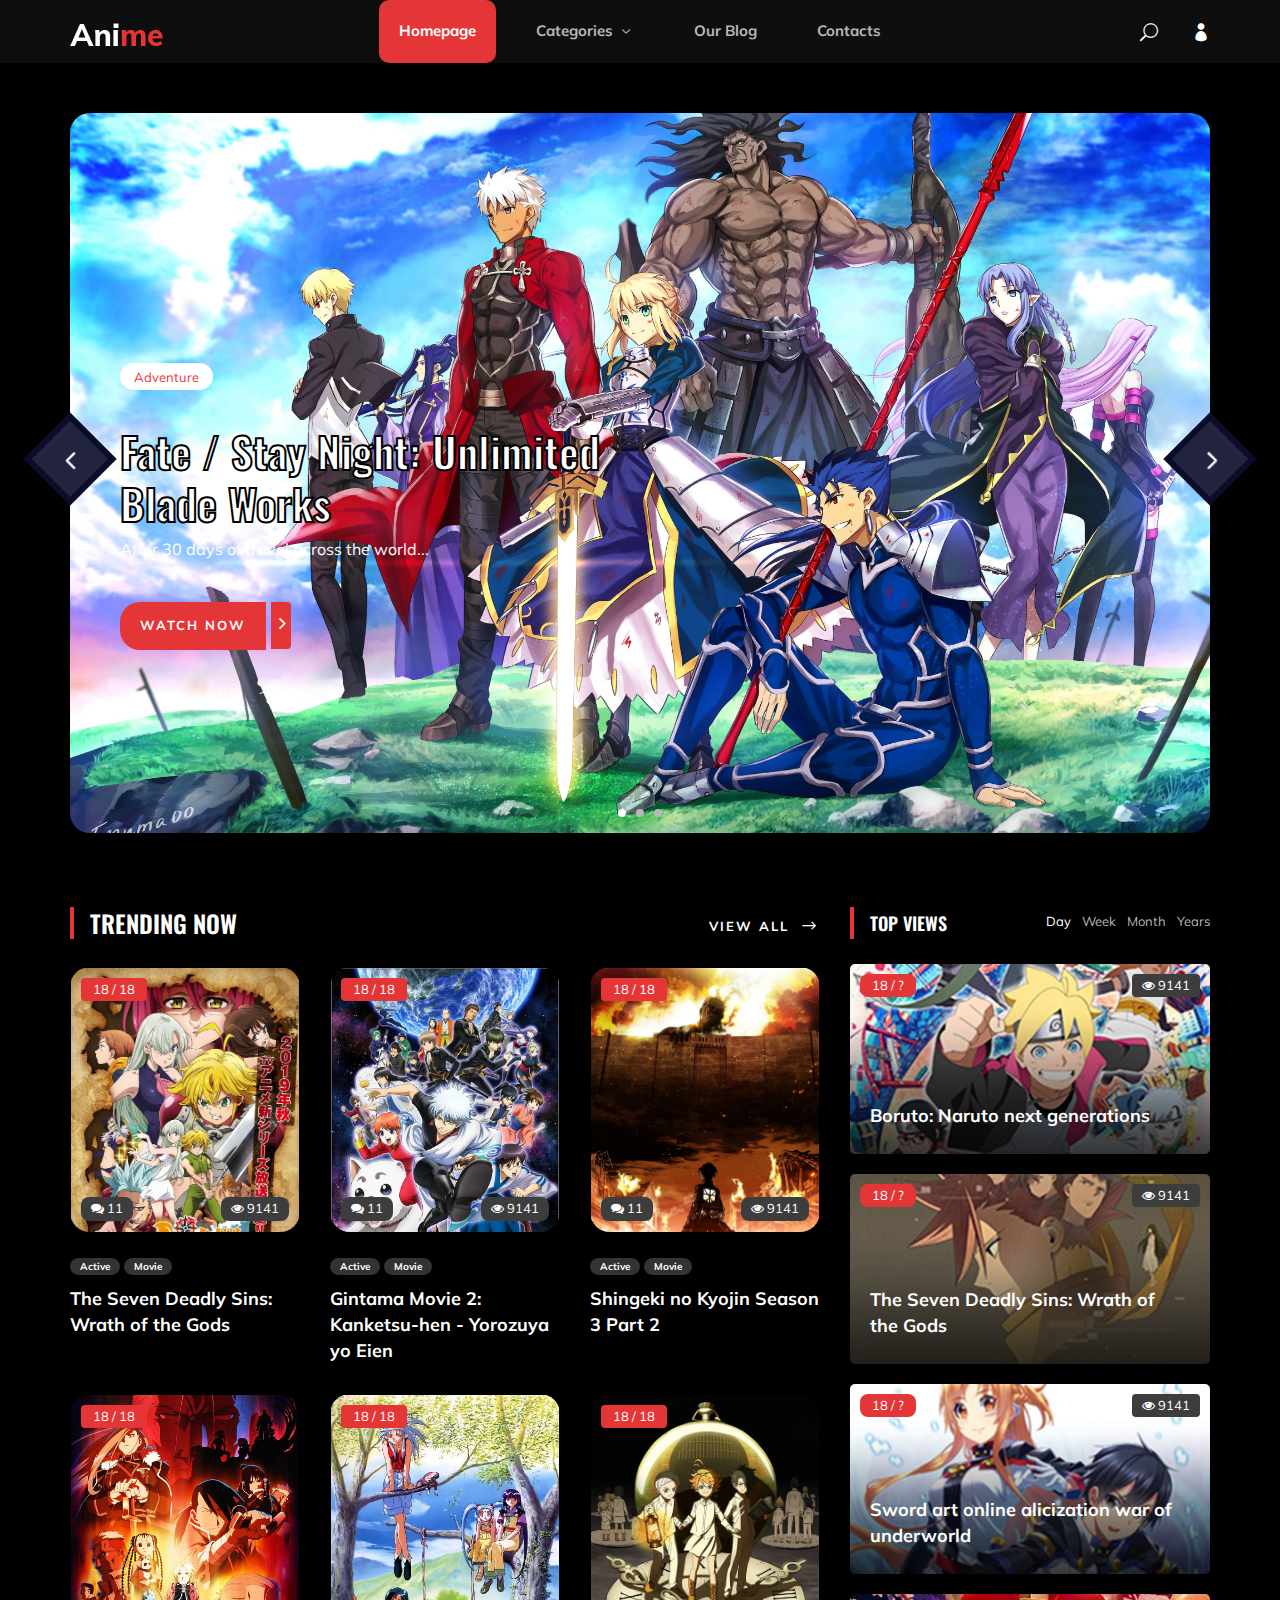
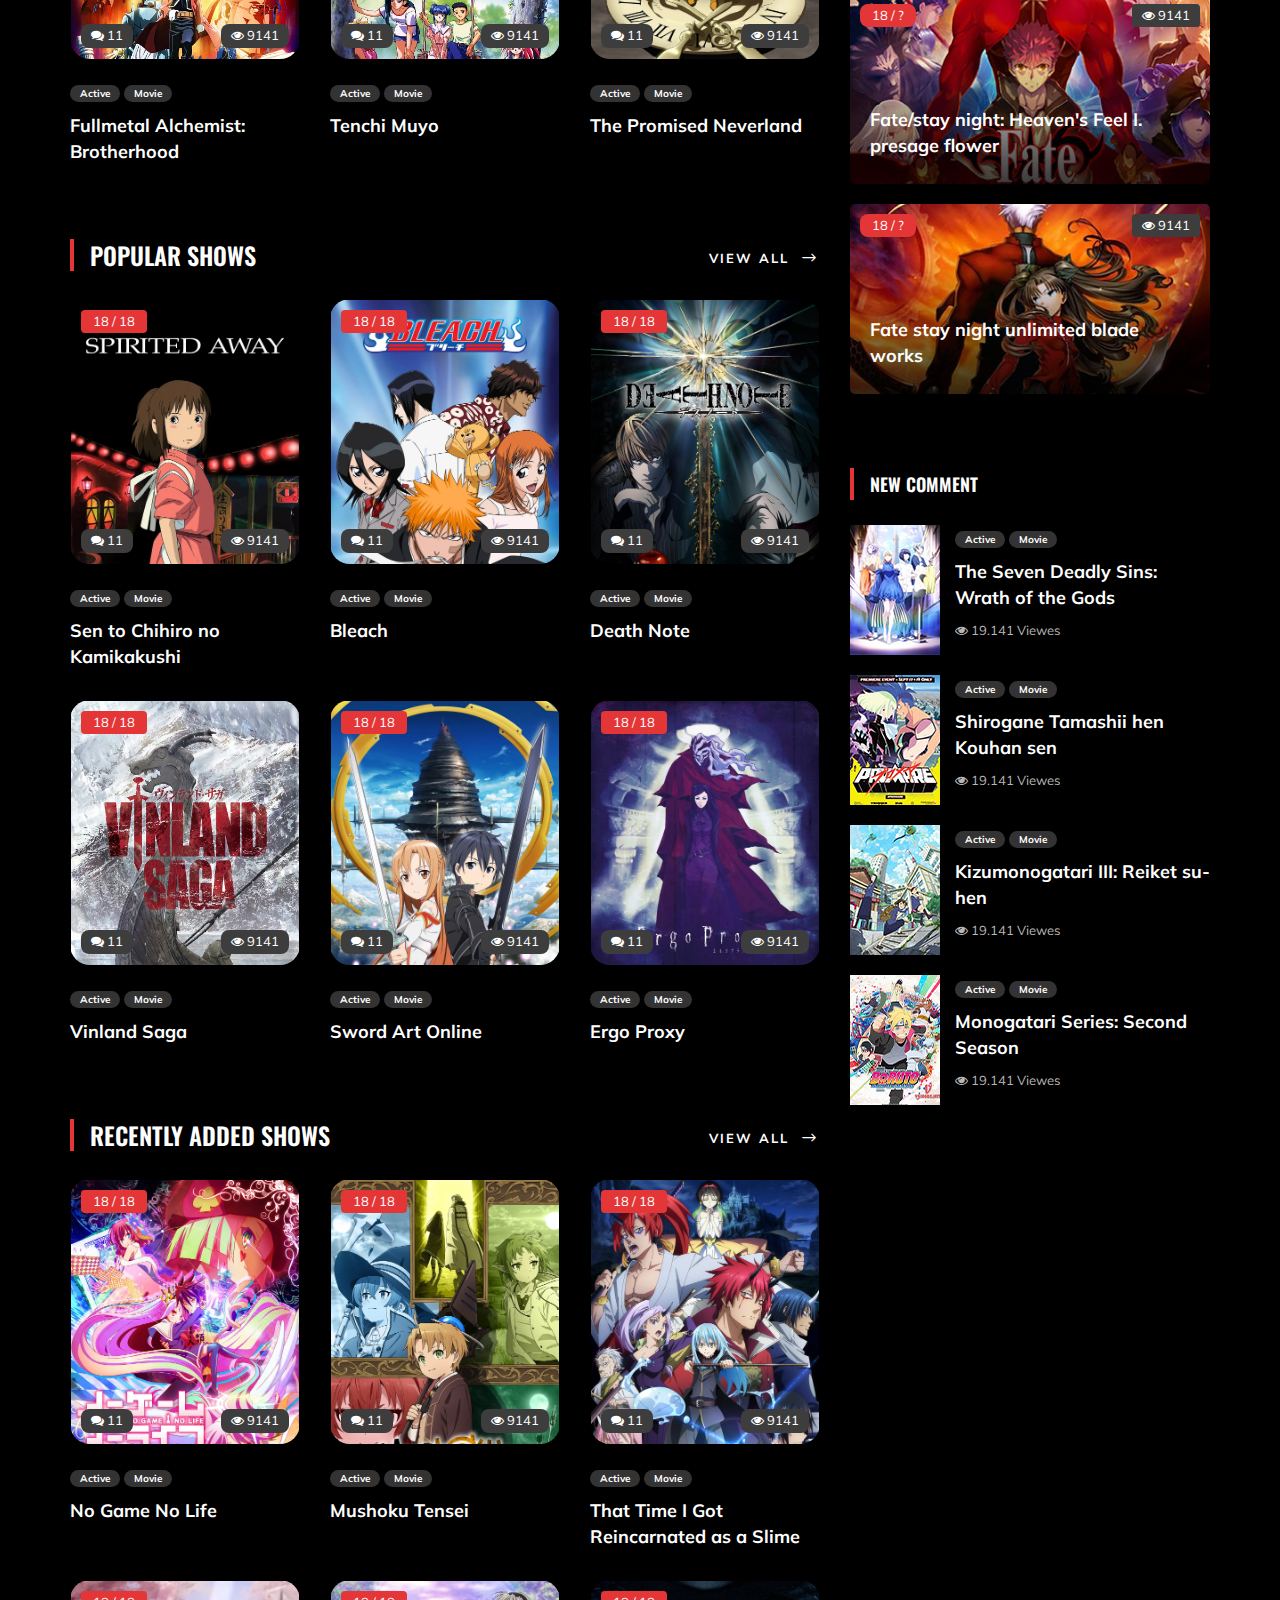
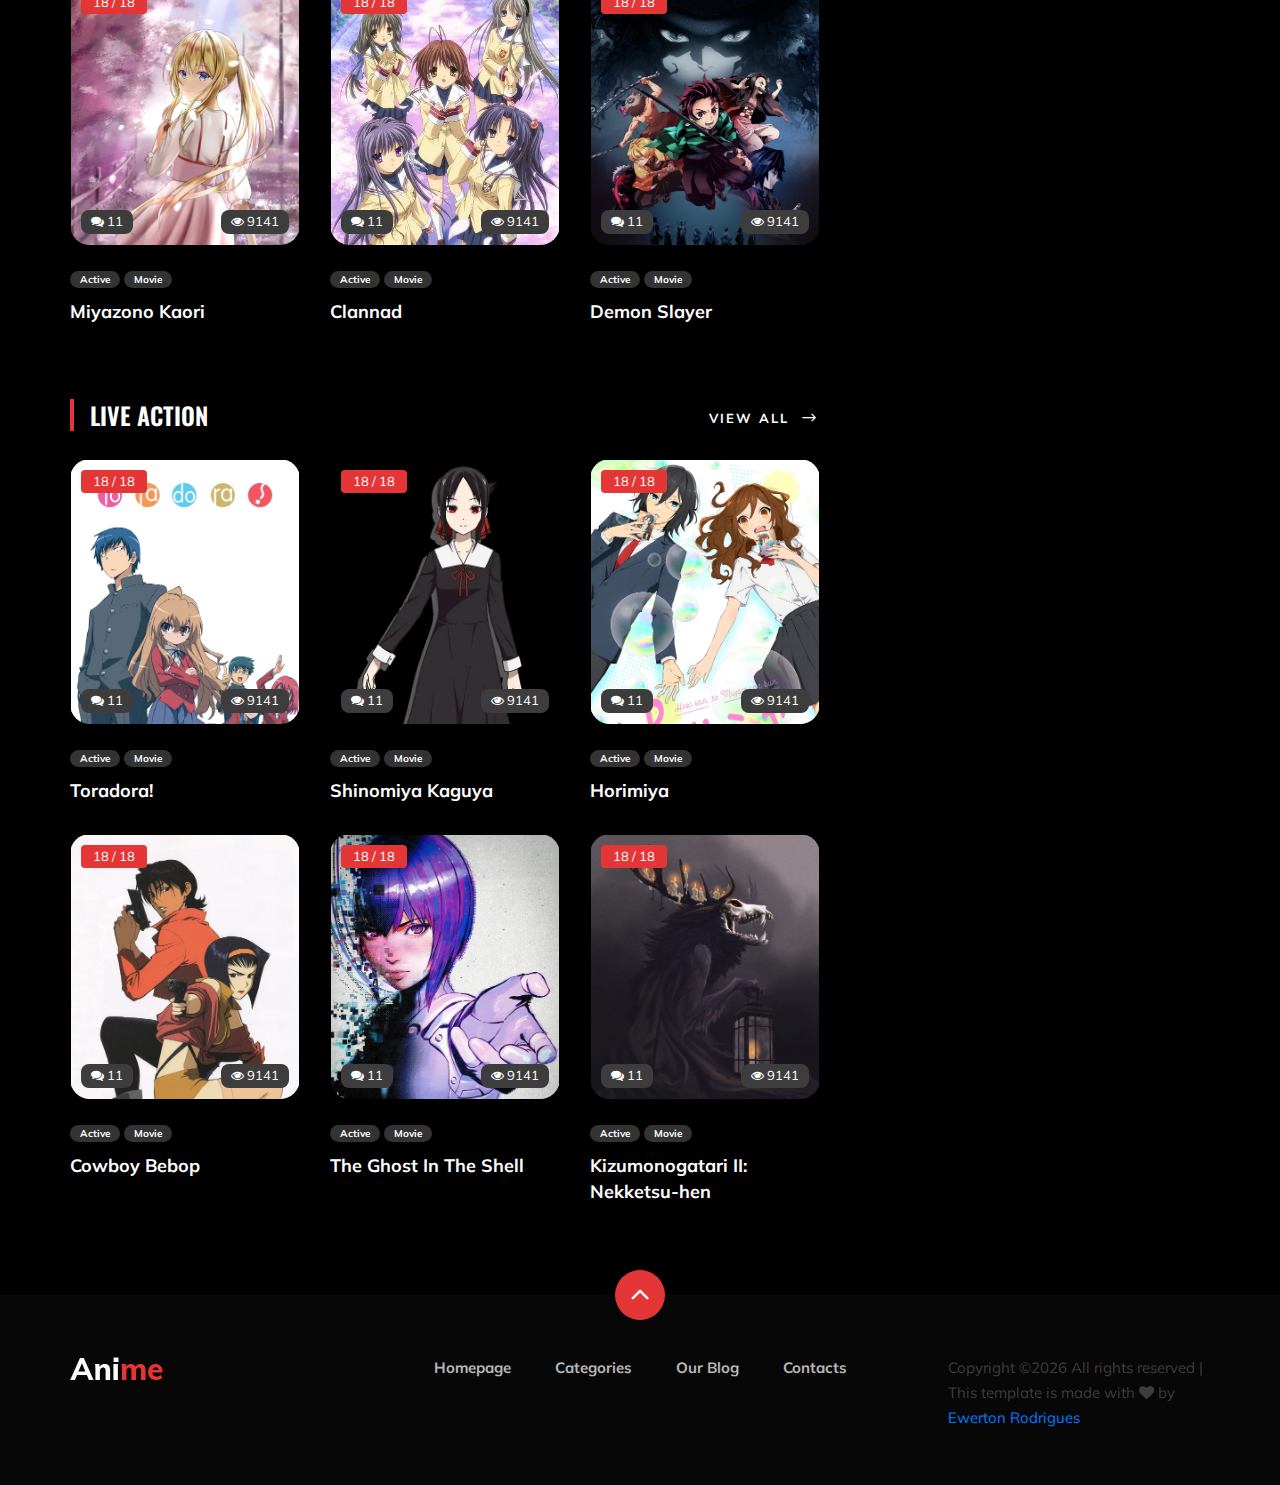
==== commit e2b75e0d: "Melhoria nas imagens" ====
--- a/index.html
+++ b/index.html
@@ -108,7 +108,7 @@
                         <div class="col-lg-6">
                             <div class="hero__text">
                                 <div class="label">Adventure</div>
-                                <h2>Fate / Stay Night: Unlimited Blade Works</h2>
+                                <h2>Dragon Ball GT</h2>
                                 <p>After 30 days of travel across the world...</p>
                                 <a href="#"><span>Watch Now</span> <i class="fa fa-angle-right"></i></a>
                             </div>
--- a/css/style.css
+++ b/css/style.css
@@ -676,26 +676,22 @@
 }
 
 .product__item__pic {
-	height: 325px;
+	height: 265px;
 	position: relative;
 	overflow: hidden;
 	object-fit: fill;
 	border-radius: 20px;
+	transition: transform 0.3s ease-in-out;
+	border: 0.2px solid transparent;
 
 }
 
 .product__item__pic:hover {
-	height: 325px;
+	height:265px;
 	position: relative;
 	overflow: hidden;
 	object-fit: fill;
-	border-radius: 20px;
-	box-shadow: 
-	0 0 15px rgba(255, 0, 0, 0.4), /* Brilho vermelho ao redor */
-	0 4px 20px rgba(255, 0, 0, 0.2), /* Sombra vermelha mais forte */
-	inset 0 0 10px rgba(255, 0, 0, 0.1); /* Brilho interno vermelho */
-transition: 0.2s ease-in-out;
-
+	border-radius: 20px; 
 }
 
 .product__item__pic .ep {
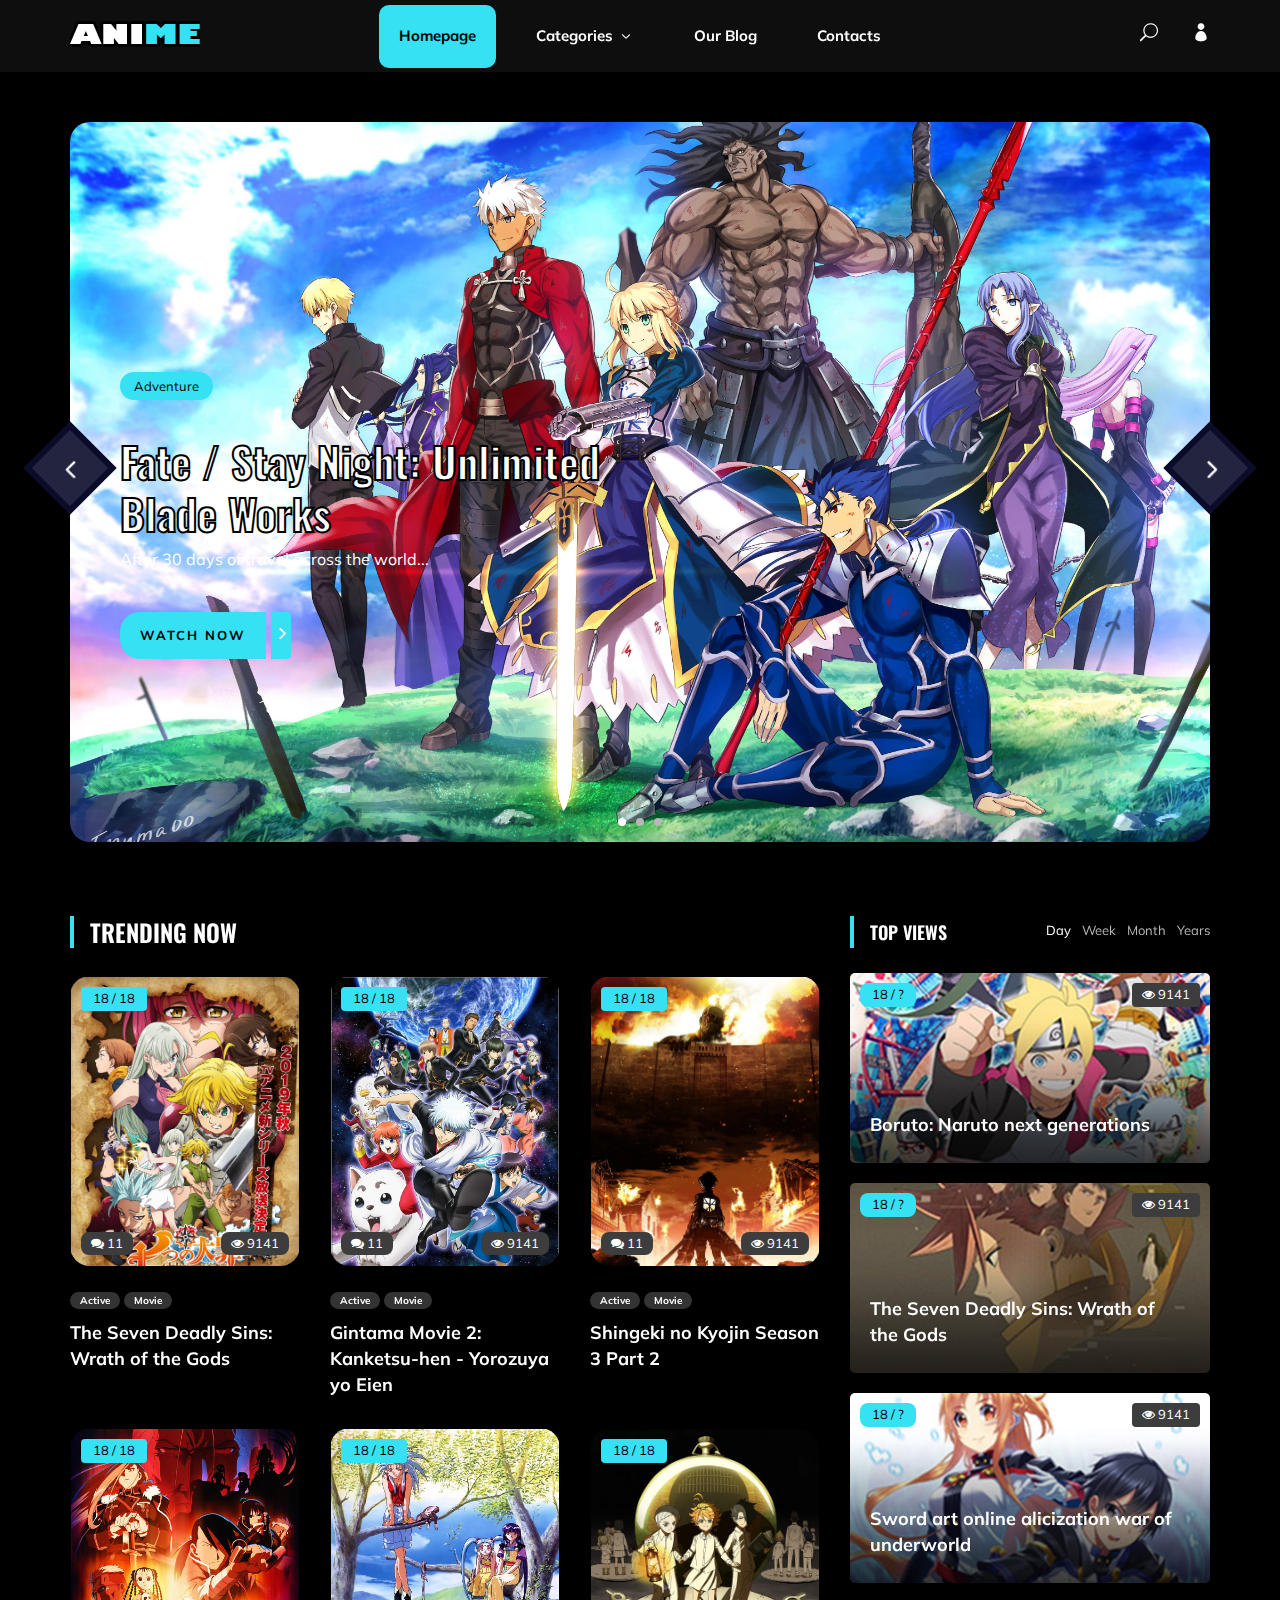
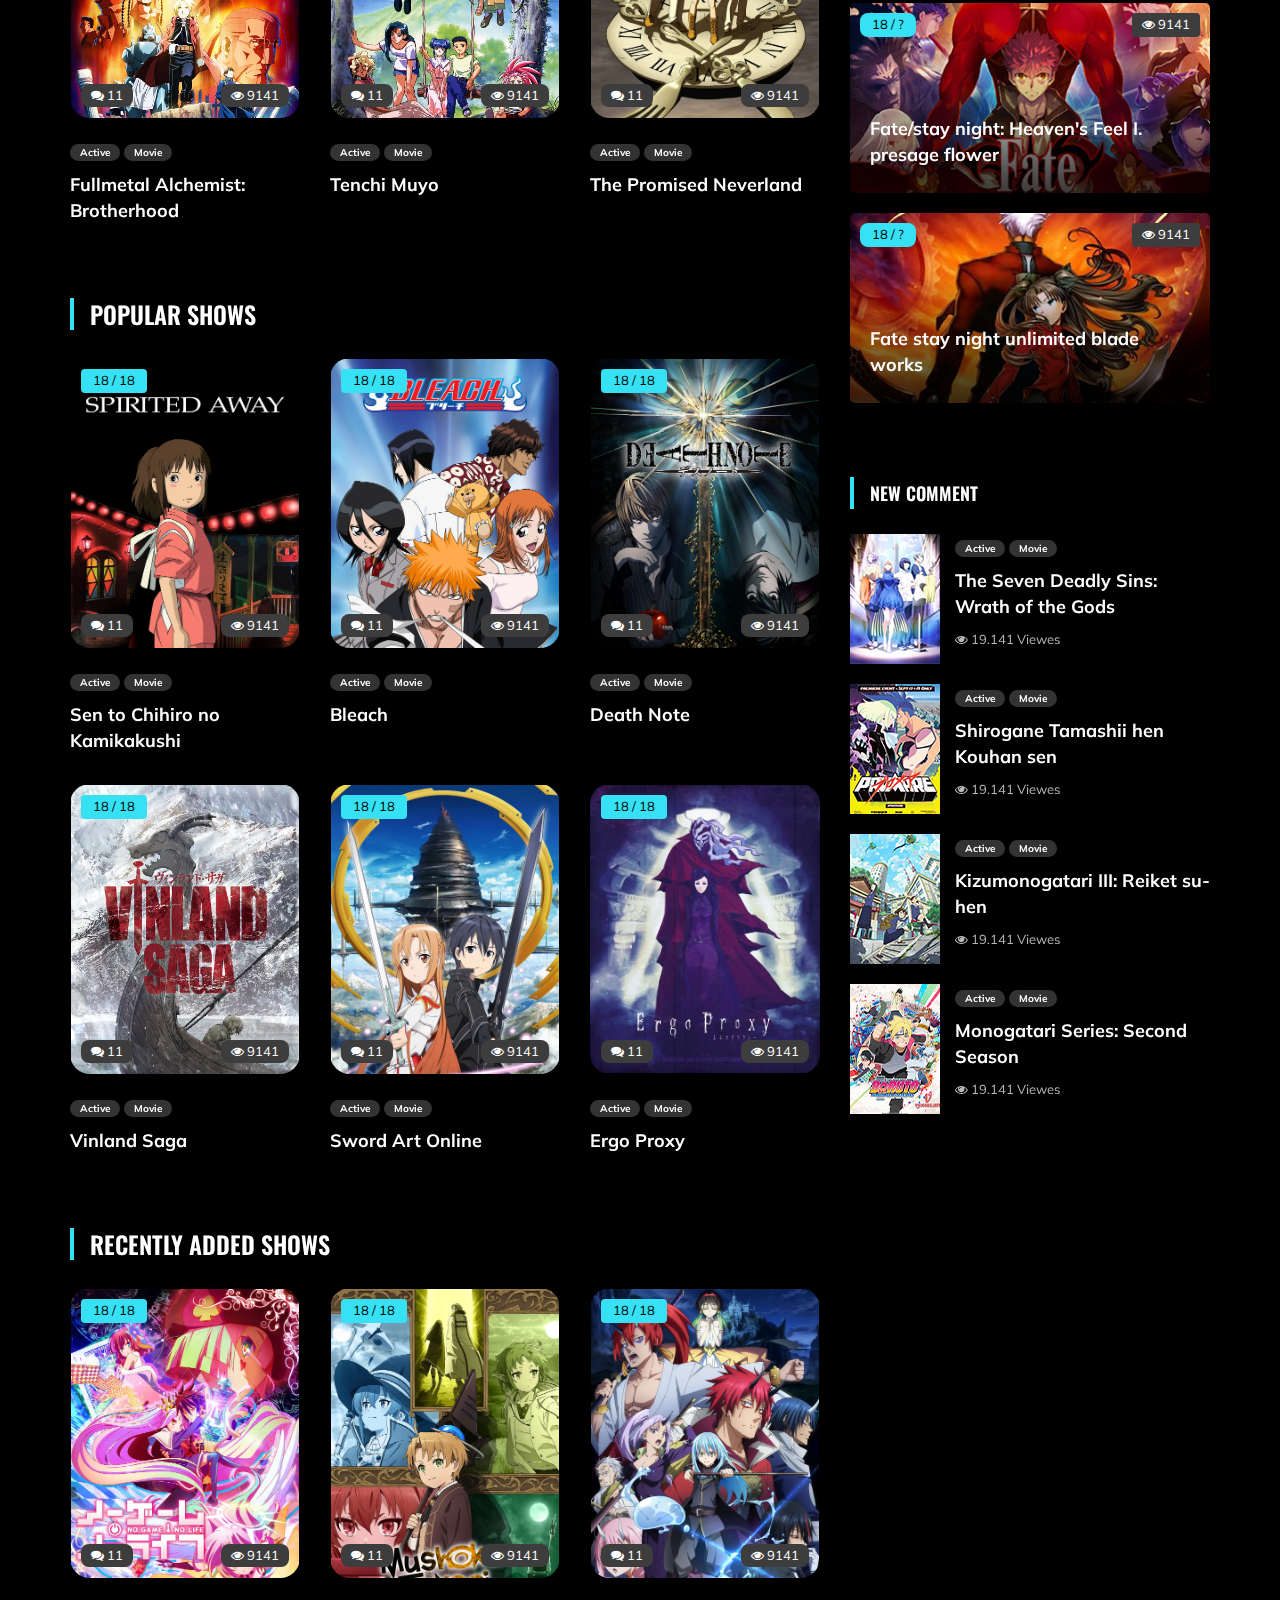
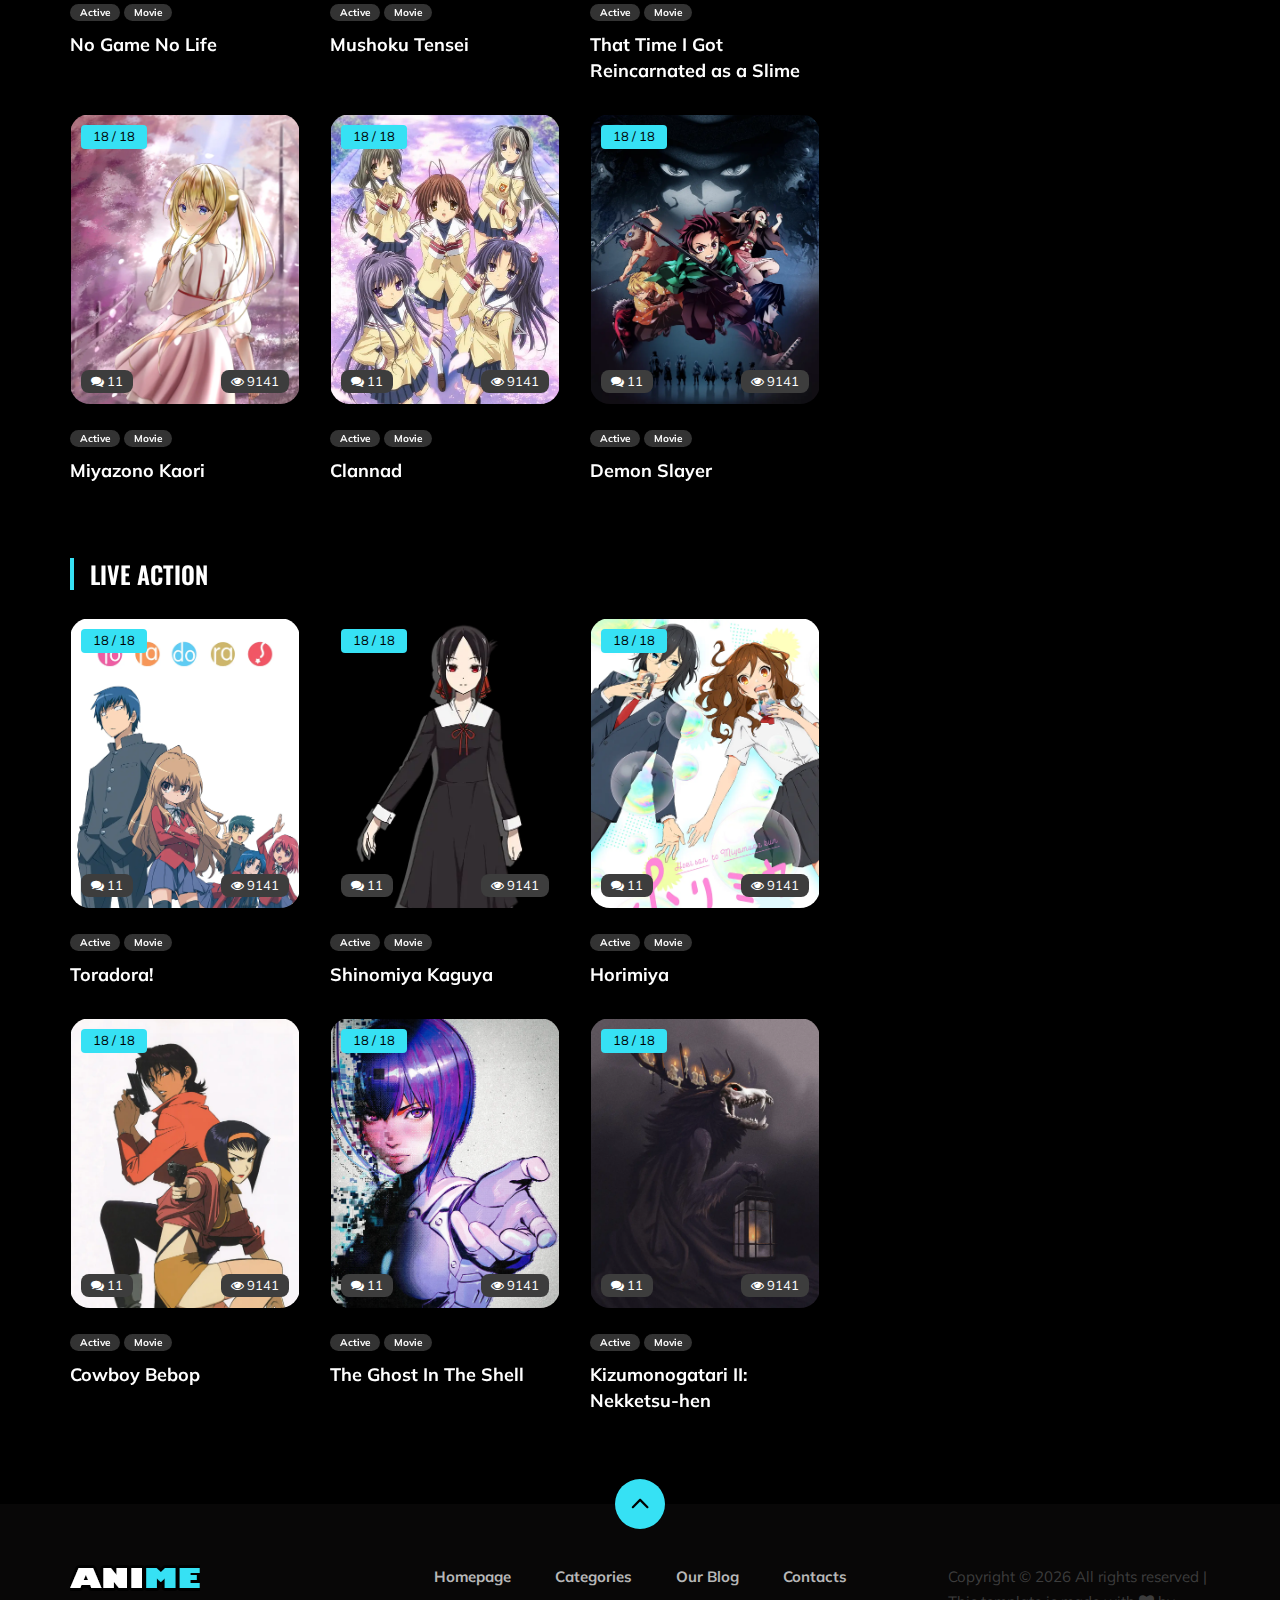
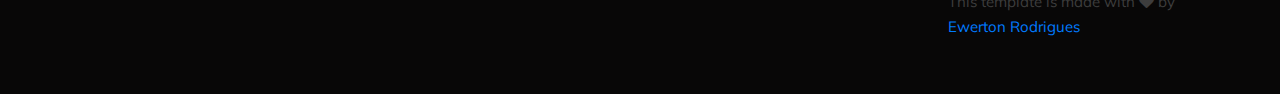
==== commit f22f1a92: "efeito background" ====
--- a/index.html
+++ b/index.html
@@ -12,7 +12,7 @@
     <!-- Google Font -->
     <link href="https://fonts.googleapis.com/css2?family=Oswald:wght@300;400;500;600;700&display=swap" rel="stylesheet">
     <link href="https://fonts.googleapis.com/css2?family=Mulish:wght@300;400;500;600;700;800;900&display=swap"
-    rel="stylesheet">
+        rel="stylesheet">
 
     <!-- Css Styles -->
     <link rel="stylesheet" href="css/bootstrap.min.css" type="text/css">
@@ -26,10 +26,26 @@
 </head>
 
 <body>
+
     <!-- Page Preloder -->
     <div id="preloder">
         <div class="loader"></div>
     </div>
+
+    <div class="bubbles">
+        <span style="--x:5vw;  --s:70px; --d:0s;  --t:18s;">A</span>
+        <span style="--x:15vw; --s:60px; --d:2s;  --t:22s;">A</span>
+        <span style="--x:25vw; --s:90px; --d:4s;  --t:20s;">A</span>
+        <span style="--x:35vw; --s:80px; --d:1s;  --t:24s;">A</span>
+        <span style="--x:45vw; --s:75px; --d:3s;  --t:26s;">A</span>
+        <span style="--x:55vw; --s:85px; --d:2s;  --t:19s;">A</span>
+        <span style="--x:65vw; --s:65px; --d:0s;  --t:21s;">A</span>
+        <span style="--x:75vw; --s:95px; --d:5s;  --t:23s;">A</span>
+        <span style="--x:85vw; --s:70px; --d:1s;  --t:25s;">A</span>
+        <span style="--x:95vw; --s:80px; --d:3s;  --t:20s;">A</span>
+
+    </div>
+
 
     <!-- Header Section Begin -->
     <header class="header">
@@ -103,7 +119,7 @@
                         </div>
                     </div>
                 </div>
-                <div class="hero__items set-bg" data-setbg="img/hero/hero-3.jpg" >
+                <div class="hero__items set-bg" data-setbg="img/hero/hero-3.jpg">
                     <div class="row">
                         <div class="col-lg-6">
                             <div class="hero__text">
@@ -588,154 +604,158 @@
                             </ul>
                             <div class="filter__gallery">
                                 <div class="product__sidebar__view__item set-bg mix day years"
-                                data-setbg="img/sidebar/tv-1.jpg">
-                                <div class="ep">18 / ?</div>
-                                <div class="view"><i class="fa fa-eye"></i> 9141</div>
-                                <h5><a href="#">Boruto: Naruto next generations</a></h5>
-                            </div>
-                            <div class="product__sidebar__view__item set-bg mix month week"
-                            data-setbg="img/sidebar/tv-2.jpg">
-                            <div class="ep">18 / ?</div>
-                            <div class="view"><i class="fa fa-eye"></i> 9141</div>
-                            <h5><a href="#">The Seven Deadly Sins: Wrath of the Gods</a></h5>
-                        </div>
-                        <div class="product__sidebar__view__item set-bg mix week years"
-                        data-setbg="img/sidebar/tv-3.jpg">
-                        <div class="ep">18 / ?</div>
-                        <div class="view"><i class="fa fa-eye"></i> 9141</div>
-                        <h5><a href="#">Sword art online alicization war of underworld</a></h5>
-                    </div>
-                    <div class="product__sidebar__view__item set-bg mix years month"
-                    data-setbg="img/sidebar/tv-4.jpg">
-                    <div class="ep">18 / ?</div>
-                    <div class="view"><i class="fa fa-eye"></i> 9141</div>
-                    <h5><a href="#">Fate/stay night: Heaven's Feel I. presage flower</a></h5>
-                </div>
-                <div class="product__sidebar__view__item set-bg mix day"
-                data-setbg="img/sidebar/tv-5.jpg">
-                <div class="ep">18 / ?</div>
-                <div class="view"><i class="fa fa-eye"></i> 9141</div>
-                <h5><a href="#">Fate stay night unlimited blade works</a></h5>
+                                    data-setbg="img/sidebar/tv-1.jpg">
+                                    <div class="ep">18 / ?</div>
+                                    <div class="view"><i class="fa fa-eye"></i> 9141</div>
+                                    <h5><a href="#">Boruto: Naruto next generations</a></h5>
+                                </div>
+                                <div class="product__sidebar__view__item set-bg mix month week"
+                                    data-setbg="img/sidebar/tv-2.jpg">
+                                    <div class="ep">18 / ?</div>
+                                    <div class="view"><i class="fa fa-eye"></i> 9141</div>
+                                    <h5><a href="#">The Seven Deadly Sins: Wrath of the Gods</a></h5>
+                                </div>
+                                <div class="product__sidebar__view__item set-bg mix week years"
+                                    data-setbg="img/sidebar/tv-3.jpg">
+                                    <div class="ep">18 / ?</div>
+                                    <div class="view"><i class="fa fa-eye"></i> 9141</div>
+                                    <h5><a href="#">Sword art online alicization war of underworld</a></h5>
+                                </div>
+                                <div class="product__sidebar__view__item set-bg mix years month"
+                                    data-setbg="img/sidebar/tv-4.jpg">
+                                    <div class="ep">18 / ?</div>
+                                    <div class="view"><i class="fa fa-eye"></i> 9141</div>
+                                    <h5><a href="#">Fate/stay night: Heaven's Feel I. presage flower</a></h5>
+                                </div>
+                                <div class="product__sidebar__view__item set-bg mix day"
+                                    data-setbg="img/sidebar/tv-5.jpg">
+                                    <div class="ep">18 / ?</div>
+                                    <div class="view"><i class="fa fa-eye"></i> 9141</div>
+                                    <h5><a href="#">Fate stay night unlimited blade works</a></h5>
+                                </div>
+                            </div>
+                        </div>
+                        <div class="product__sidebar__comment">
+                            <div class="section-title">
+                                <h5>New Comment</h5>
+                            </div>
+                            <div class="product__sidebar__comment__item">
+                                <div class="product__sidebar__comment__item__pic">
+                                    <img src="img/sidebar/comment-1.jpg" alt="">
+                                </div>
+                                <div class="product__sidebar__comment__item__text">
+                                    <ul>
+                                        <li>Active</li>
+                                        <li>Movie</li>
+                                    </ul>
+                                    <h5><a href="#">The Seven Deadly Sins: Wrath of the Gods</a></h5>
+                                    <span><i class="fa fa-eye"></i> 19.141 Viewes</span>
+                                </div>
+                            </div>
+                            <div class="product__sidebar__comment__item">
+                                <div class="product__sidebar__comment__item__pic">
+                                    <img src="img/sidebar/comment-2.jpg" alt="">
+                                </div>
+                                <div class="product__sidebar__comment__item__text">
+                                    <ul>
+                                        <li>Active</li>
+                                        <li>Movie</li>
+                                    </ul>
+                                    <h5><a href="#">Shirogane Tamashii hen Kouhan sen</a></h5>
+                                    <span><i class="fa fa-eye"></i> 19.141 Viewes</span>
+                                </div>
+                            </div>
+                            <div class="product__sidebar__comment__item">
+                                <div class="product__sidebar__comment__item__pic">
+                                    <img src="img/sidebar/comment-3.jpg" alt="">
+                                </div>
+                                <div class="product__sidebar__comment__item__text">
+                                    <ul>
+                                        <li>Active</li>
+                                        <li>Movie</li>
+                                    </ul>
+                                    <h5><a href="#">Kizumonogatari III: Reiket su-hen</a></h5>
+                                    <span><i class="fa fa-eye"></i> 19.141 Viewes</span>
+                                </div>
+                            </div>
+                            <div class="product__sidebar__comment__item">
+                                <div class="product__sidebar__comment__item__pic">
+                                    <img src="img/sidebar/comment-4.jpg" alt="">
+                                </div>
+                                <div class="product__sidebar__comment__item__text">
+                                    <ul>
+                                        <li>Active</li>
+                                        <li>Movie</li>
+                                    </ul>
+                                    <h5><a href="#">Monogatari Series: Second Season</a></h5>
+                                    <span><i class="fa fa-eye"></i> 19.141 Viewes</span>
+                                </div>
+                            </div>
+                        </div>
+                    </div>
+                </div>
             </div>
         </div>
-    </div>
-    <div class="product__sidebar__comment">
-        <div class="section-title">
-            <h5>New Comment</h5>
+
+    </section>
+    <!-- Product Section End -->
+
+    <!-- Footer Section Begin -->
+    <footer class="footer">
+        <div class="page-up">
+            <a href="#" id="scrollToTopButton"><span class="arrow_carrot-up"></span></a>
         </div>
-        <div class="product__sidebar__comment__item">
-            <div class="product__sidebar__comment__item__pic">
-                <img src="img/sidebar/comment-1.jpg" alt="">
-            </div>
-            <div class="product__sidebar__comment__item__text">
-                <ul>
-                    <li>Active</li>
-                    <li>Movie</li>
-                </ul>
-                <h5><a href="#">The Seven Deadly Sins: Wrath of the Gods</a></h5>
-                <span><i class="fa fa-eye"></i> 19.141 Viewes</span>
+        <div class="container">
+            <div class="row">
+                <div class="col-lg-3">
+                    <div class="footer__logo">
+                        <a href="./index.html"><img src="img/logo.png" alt=""></a>
+                    </div>
+                </div>
+                <div class="col-lg-6">
+                    <div class="footer__nav">
+                        <ul>
+                            <li class="active"><a href="./index.html">Homepage</a></li>
+                            <li><a href="./categories.html">Categories</a></li>
+                            <li><a href="./blog.html">Our Blog</a></li>
+                            <li><a href="#">Contacts</a></li>
+                        </ul>
+                    </div>
+                </div>
+                <div class="col-lg-3">
+                    <p>
+                        Copyright &copy;
+                        <script>document.write(new Date().getFullYear());</script> All rights reserved | This template
+                        is made with <i class="fa fa-heart" aria-hidden="true"></i> by <a href=""
+                            target="_blank">Ewerton Rodrigues</a>
+                    </p>
+
+                </div>
             </div>
         </div>
-        <div class="product__sidebar__comment__item">
-            <div class="product__sidebar__comment__item__pic">
-                <img src="img/sidebar/comment-2.jpg" alt="">
-            </div>
-            <div class="product__sidebar__comment__item__text">
-                <ul>
-                    <li>Active</li>
-                    <li>Movie</li>
-                </ul>
-                <h5><a href="#">Shirogane Tamashii hen Kouhan sen</a></h5>
-                <span><i class="fa fa-eye"></i> 19.141 Viewes</span>
-            </div>
-        </div>
-        <div class="product__sidebar__comment__item">
-            <div class="product__sidebar__comment__item__pic">
-                <img src="img/sidebar/comment-3.jpg" alt="">
-            </div>
-            <div class="product__sidebar__comment__item__text">
-                <ul>
-                    <li>Active</li>
-                    <li>Movie</li>
-                </ul>
-                <h5><a href="#">Kizumonogatari III: Reiket su-hen</a></h5>
-                <span><i class="fa fa-eye"></i> 19.141 Viewes</span>
-            </div>
-        </div>
-        <div class="product__sidebar__comment__item">
-            <div class="product__sidebar__comment__item__pic">
-                <img src="img/sidebar/comment-4.jpg" alt="">
-            </div>
-            <div class="product__sidebar__comment__item__text">
-                <ul>
-                    <li>Active</li>
-                    <li>Movie</li>
-                </ul>
-                <h5><a href="#">Monogatari Series: Second Season</a></h5>
-                <span><i class="fa fa-eye"></i> 19.141 Viewes</span>
-            </div>
+    </footer>
+    <!-- Footer Section End -->
+
+    <!-- Search model Begin -->
+    <div class="search-model">
+        <div class="h-100 d-flex align-items-center justify-content-center">
+            <div class="search-close-switch"><i class="icon_close"></i></div>
+            <form class="search-model-form">
+                <input type="text" id="search-input" placeholder="Search here.....">
+            </form>
         </div>
     </div>
-</div>
-</div>
-</div>
-</div>
-</section>
-<!-- Product Section End -->
-
-<!-- Footer Section Begin -->
-<footer class="footer">
-    <div class="page-up">
-        <a href="#" id="scrollToTopButton"><span class="arrow_carrot-up"></span></a>
-    </div>
-    <div class="container">
-        <div class="row">
-            <div class="col-lg-3">
-                <div class="footer__logo">
-                    <a href="./index.html"><img src="img/logo.png" alt=""></a>
-                </div>
-            </div>
-            <div class="col-lg-6">
-                <div class="footer__nav">
-                    <ul>
-                        <li class="active"><a href="./index.html">Homepage</a></li>
-                        <li><a href="./categories.html">Categories</a></li>
-                        <li><a href="./blog.html">Our Blog</a></li>
-                        <li><a href="#">Contacts</a></li>
-                    </ul>
-                </div>
-            </div>
-            <div class="col-lg-3">
-                <p>
-                  Copyright &copy;<script>document.write(new Date().getFullYear());</script> All rights reserved | This template is made with <i class="fa fa-heart" aria-hidden="true"></i> by <a href="" target="_blank">Ewerton Rodrigues</a>
-                </p>
-
-              </div>
-          </div>
-      </div>
-  </footer>
-  <!-- Footer Section End -->
-
-  <!-- Search model Begin -->
-  <div class="search-model">
-    <div class="h-100 d-flex align-items-center justify-content-center">
-        <div class="search-close-switch"><i class="icon_close"></i></div>
-        <form class="search-model-form">
-            <input type="text" id="search-input" placeholder="Search here.....">
-        </form>
-    </div>
-</div>
-<!-- Search model end -->
-
-<!-- Js Plugins -->
-<script src="js/jquery-3.3.1.min.js"></script>
-<script src="js/bootstrap.min.js"></script>
-<script src="js/player.js"></script>
-<script src="js/jquery.nice-select.min.js"></script>
-<script src="js/mixitup.min.js"></script>
-<script src="js/jquery.slicknav.js"></script>
-<script src="js/owl.carousel.min.js"></script>
-<script src="js/main.js"></script>
+    <!-- Search model end -->
+
+    <!-- Js Plugins -->
+    <script src="js/jquery-3.3.1.min.js"></script>
+    <script src="js/bootstrap.min.js"></script>
+    <script src="js/player.js"></script>
+    <script src="js/jquery.nice-select.min.js"></script>
+    <script src="js/mixitup.min.js"></script>
+    <script src="js/jquery.slicknav.js"></script>
+    <script src="js/owl.carousel.min.js"></script>
+    <script src="js/main.js"></script>
 
 
 </body>
--- a/css/style.css
+++ b/css/style.css
@@ -33,11 +33,43 @@
 
 html,
 body {
-	height: 100%;
-	font-family: "Mulish", sans-serif;
-	-webkit-font-smoothing: antialiased;
-	background: black;
-
+  height: 100%;
+  font-family: "Mulish", sans-serif;
+  -webkit-font-smoothing: antialiased;
+  background: black;
+}
+
+.bubbles {
+  position: fixed;
+  top: 0;
+  left: 0;
+  width: 100%;
+  height: 100%;
+  pointer-events: none;
+  opacity: 0.3;
+  border-radius: 50%;
+ 
+  font-family: "Quicksand", sans-serif;
+  z-index: 0;
+  
+}
+
+.bubbles span {
+  position: absolute;
+  bottom: -100px;
+  left: var(--x);
+  font-size: var(--s);
+  font-weight: bold;
+  color: transparent;
+  background: rgba(0, 255, 255, 1);
+  border-radius: 50%;
+  
+
+  -webkit-background-clip: text;
+  background-clip: text;
+  animation: floatZigZag var(--t) linear infinite;
+  animation-delay: var(--d);
+  opacity: 0;
 }
 
 h1,
@@ -46,67 +78,67 @@
 h4,
 h5,
 h6 {
-	margin: 0;
-	color: #111111;
-	font-weight: 400;
-	font-family: "Mulish", sans-serif;
+  margin: 0;
+  color: #111111;
+  font-weight: 400;
+  font-family: "Mulish", sans-serif;
 }
 
 h1 {
-	font-size: 70px;
+  font-size: 70px;
 }
 
 h2 {
-	font-size: 36px;
+  font-size: 36px;
 }
 
 h3 {
-	font-size: 30px;
+  font-size: 30px;
 }
 
 h4 {
-	font-size: 24px;
+  font-size: 24px;
 }
 
 h5 {
-	font-size: 18px;
+  font-size: 18px;
 }
 
 h6 {
-	font-size: 16px;
+  font-size: 16px;
 }
 
 p {
-	font-size: 15px;
-	font-family: "Mulish", sans-serif;
-	color: #3d3d3d;
-	font-weight: 400;
-	line-height: 25px;
-	margin: 0 0 15px 0;
+  font-size: 15px;
+  font-family: "Mulish", sans-serif;
+  color: #3d3d3d;
+  font-weight: 400;
+  line-height: 25px;
+  margin: 0 0 15px 0;
 }
 
 img {
-	max-width: 100%;
+  max-width: 100%;
 }
 
 input:focus,
 select:focus,
 button:focus,
 textarea:focus {
-	outline: none;
+  outline: none;
 }
 
 a:hover,
 a:focus {
-	text-decoration: none;
-	outline: none;
-	color: #00ccff;
+  text-decoration: none;
+  outline: none;
+  color: #00ccff;
 }
 
 ul,
 ol {
-	padding: 0;
-	margin: 0;
+  padding: 0;
+  margin: 0;
 }
 
 /*---------------------
@@ -114,40 +146,40 @@
 -----------------------*/
 
 .section-title {
-	margin-bottom: 30px;
+  margin-bottom: 30px;
 }
 
 .section-title h4,
 .section-title h5 {
-	color: #ffffff;
-	font-weight: 600;
-	line-height: 21px;
-	text-transform: uppercase;
-	padding-left: 20px;
-	position: relative;
-	font-family: "Oswald", sans-serif;
+  color: #ffffff;
+  font-weight: 600;
+  line-height: 21px;
+  text-transform: uppercase;
+  padding-left: 20px;
+  position: relative;
+  font-family: "Oswald", sans-serif;
 }
 
 .section-title h4:after,
 .section-title h5:after {
-	position: absolute;
-	left: 0;
-	top: -6px;
-	height: 32px;
-	width: 4px;
-	background: #e53637;
-	content: "";
+  position: absolute;
+  left: 0;
+  top: -6px;
+  height: 32px;
+  width: 4px;
+  background: #36e1f4;
+  content: "";
 }
 
 .set-bg {
-	background-repeat: no-repeat;
-	background-size: cover;
-	background-position: top center;
+  background-repeat: no-repeat;
+  background-size: cover;
+  background-position: top center;
 }
 
 .spad {
-	padding-top: 100px;
-	padding-bottom: 100px;
+  padding-top: 100px;
+  padding-bottom: 100px;
 }
 
 .text-white h1,
@@ -160,167 +192,229 @@
 .text-white span,
 .text-white li,
 .text-white a {
-	color: #fff;
+  color: #fff;
 }
 
 /* buttons */
 
 .primary-btn {
-	display: inline-block;
-	font-size: 13px;
-	font-weight: 700;
-	text-transform: uppercase;
-	color: #ffffff;
-	letter-spacing: 2px;
+  display: inline-block;
+  font-size: 13px;
+  font-weight: 700;
+  text-transform: uppercase;
+  color: black;
+  letter-spacing: 2px;
 }
 
 .primary-btn span {
-	font-size: 18px;
-	margin-left: 5px;
-	position: relative;
-	top: 3px;
+  font-size: 18px;
+  margin-left: 5px;
+  position: relative;
+  top: 3px;
 }
 
 .site-btn {
-	font-size: 13px;
-	color: #ffffff;
-	background: #e53637;
-	font-weight: 700;
-	border: none;
-	border-radius: 2px;
-	letter-spacing: 2px;
-	text-transform: uppercase;
-	display: inline-block;
-	padding: 12px 30px;
+  font-size: 13px;
+  color: black;
+  background: #36e1f4;
+  font-weight: 700;
+  border: none;
+  border-radius: 2px;
+  letter-spacing: 2px;
+  text-transform: uppercase;
+  display: inline-block;
+  padding: 12px 30px;
 }
 
 /* Preloder */
 
 #preloder {
-	position: fixed;
-	width: 100%;
-	height: 100%;
-	top: 0;
-	left: 0;
-	z-index: 999999;
-	background: #000;
+  position: fixed;
+  width: 100%;
+  height: 100%;
+  top: 0;
+  left: 0;
+  z-index: 999999;
+  background: #000;
 }
 
 .loader {
-	width: 40px;
-	height: 40px;
-	position: absolute;
-	top: 50%;
-	left: 50%;
-	margin-top: -13px;
-	margin-left: -13px;
-	border-radius: 60px;
-	animation: loader 0.8s linear infinite;
-	-webkit-animation: loader 0.8s linear infinite;
+  width: 40px;
+  height: 40px;
+  position: absolute;
+  top: 50%;
+  left: 50%;
+  margin-top: -13px;
+  margin-left: -13px;
+  border-radius: 60px;
+  animation: loader 0.8s linear infinite;
+  -webkit-animation: loader 0.8s linear infinite;
 }
 
 @keyframes loader {
+  0% {
+    -webkit-transform: rotate(0deg);
+    transform: rotate(0deg);
+    border: 4px solid #36e1f4;
+    border-left-color: transparent;
+  }
+  50% {
+    -webkit-transform: rotate(180deg);
+    transform: rotate(180deg);
+    border: 4px solid #673ab7;
+    border-left-color: transparent;
+  }
+  100% {
+    -webkit-transform: rotate(360deg);
+    transform: rotate(360deg);
+    border: 4px solid #36e1f4;
+    border-left-color: transparent;
+  }
+}
+
+@-webkit-keyframes loader {
+  0% {
+    -webkit-transform: rotate(0deg);
+    border: 4px solid #36e1f4;
+    border-left-color: transparent;
+  }
+  50% {
+    -webkit-transform: rotate(180deg);
+    border: 4px solid #673ab7;
+    border-left-color: transparent;
+  }
+  100% {
+    -webkit-transform: rotate(360deg);
+    border: 4px solid #36e1f4;
+    border-left-color: transparent;
+  }
+}
+
+@keyframes borderAnimation {
+  0% {
+    border-top: 2px solid #36e1f4;
+    border-right: 2px solid transparent;
+    border-bottom: 2px solid transparent;
+    border-left: 2px solid transparent;
+  }
+  25% {
+    border-top: 2px solid #36e1f4;
+    border-right: 2px solid #36e1f4;
+    border-bottom: 2px solid transparent;
+    border-left: 2px solid transparent;
+  }
+  50% {
+    border-top: 2px solid #36e1f4;
+    border-right: 2px solid #36e1f4;
+    border-bottom: 2px #36e1f4;
+    border-left: 2px solid transparent;
+  }
+  75% {
+    border-top: 2px solid #36e1f4;
+    border-right: 2px solid #36e1f4;
+    border-bottom: 2px solid #36e1f4;
+    border-left: 2px solid #36e1f4;
+  }
+  100% {
+    border: 2px solid #36e1f4;
+  }
+}
+
+@keyframes floatZigZag {
 	0% {
-		-webkit-transform: rotate(0deg);
-		transform: rotate(0deg);
-		border: 4px solid #f44336;
-		border-left-color: transparent;
+	  transform: translateX(0) translateY(0) scale(1);
+	  opacity: 0;
+	}
+	10% {
+	  transform: translateX(-10px) translateY(-100px);
+	  opacity: 0.2;
+	}
+	30% {
+	  transform: translateX(10px) translateY(-300px);
+	  opacity: 0.3;
 	}
 	50% {
-		-webkit-transform: rotate(180deg);
-		transform: rotate(180deg);
-		border: 4px solid #673ab7;
-		border-left-color: transparent;
+	  transform: translateX(-15px) translateY(-500px);
+	  opacity: 0.4;
+	}
+	70% {
+	  transform: translateX(10px) translateY(-700px);
+	  opacity: 0.3;
+	}
+	90% {
+	  transform: translateX(-5px) translateY(-900px);
+	  opacity: 0.2;
 	}
 	100% {
-		-webkit-transform: rotate(360deg);
-		transform: rotate(360deg);
-		border: 4px solid #f44336;
-		border-left-color: transparent;
+	  transform: translateX(0px) translateY(-1000px);
+	  opacity: 0;
 	}
-}
-
-@-webkit-keyframes loader {
-	0% {
-		-webkit-transform: rotate(0deg);
-		border: 4px solid #f44336;
-		border-left-color: transparent;
-	}
-	50% {
-		-webkit-transform: rotate(180deg);
-		border: 4px solid #673ab7;
-		border-left-color: transparent;
-	}
-	100% {
-		-webkit-transform: rotate(360deg);
-		border: 4px solid #f44336;
-		border-left-color: transparent;
-	}
-}
+  }
+  
 
 .spacial-controls {
-	position: fixed;
-	width: 111px;
-	height: 91px;
-	top: 0;
-	right: 0;
-	z-index: 999;
+  position: fixed;
+  width: 111px;
+  height: 91px;
+  top: 0;
+  right: 0;
+  z-index: 999;
 }
 
 .spacial-controls .search-switch {
-	display: block;
-	height: 100%;
-	padding-top: 30px;
-	background: #323232;
-	text-align: center;
-	cursor: pointer;
+  display: block;
+  height: 100%;
+  padding-top: 30px;
+  background: #323232;
+  text-align: center;
+  cursor: pointer;
 }
 
 .search-model {
-	display: none;
-	position: fixed;
-	width: 100%;
-	height: 100%;
-	left: 0;
-	top: 0;
-	background: #000;
-	z-index: 99999;
+  display: none;
+  position: fixed;
+  width: 100%;
+  height: 100%;
+  left: 0;
+  top: 0;
+  background: #000;
+  z-index: 99999;
 }
 
 .search-model-form {
-	padding: 0 15px;
+  padding: 0 15px;
 }
 
 .search-model-form input {
-	width: 500px;
-	font-size: 40px;
-	border: none;
-	border-bottom: 2px solid #333;
-	background: 0 0;
-	color: #999;
+  width: 500px;
+  font-size: 40px;
+  border: none;
+  border-bottom: 2px solid #333;
+  background: 0 0;
+  color: black;
 }
 
 .search-close-switch {
-	position: absolute;
-	width: 50px;
-	height: 50px;
-	background: #333;
-	color: #fff;
-	text-align: center;
-	border-radius: 50%;
-	font-size: 28px;
-	line-height: 28px;
-	top: 30px;
-	cursor: pointer;
-	display: -webkit-box;
-	display: -ms-flexbox;
-	display: flex;
-	-webkit-box-align: center;
-	-ms-flex-align: center;
-	align-items: center;
-	-webkit-box-pack: center;
-	-ms-flex-pack: center;
-	justify-content: center;
+  position: absolute;
+  width: 50px;
+  height: 50px;
+  background: #333;
+  color: #fff;
+  text-align: center;
+  border-radius: 50%;
+  font-size: 28px;
+  line-height: 28px;
+  top: 30px;
+  cursor: pointer;
+  display: -webkit-box;
+  display: -ms-flexbox;
+  display: flex;
+  -webkit-box-align: center;
+  -ms-flex-align: center;
+  align-items: center;
+  -webkit-box-pack: center;
+  -ms-flex-pack: center;
+  justify-content: center;
 }
 
 /*---------------------
@@ -328,122 +422,120 @@
 -----------------------*/
 
 .header {
-	background: #0e0e0e;
+  background: #0e0e0e;
 }
 
 .header__logo {
-	padding: 20px 0 17px;
+  padding: 20px 0 17px;
 }
 
 .header__logo a {
-	display: inline-block;
+  display: inline-block;
 }
 
 .header__menu {
-	text-align: center;
+  text-align: center;
+  margin-top: 5px;
 }
 
 .header__menu ul li {
-	list-style: none;
-	display: inline-block;
-	position: relative;
-	margin-right: 16px;
+  list-style: none;
+  display: inline-block;
+  position: relative;
+  margin-right: 16px;
 }
 
 .header__menu ul li.active a {
-	background: #e53637;
-	color: #ffffff;
-	border-radius: 10px;
+  background: #36e1f4;
+  color: black;
+  border-radius: 10px;
 }
 
 .header__menu ul li:hover a {
-
-	border-radius: 10px;
-	
+  border-radius: 10px;
 }
 
 .header__menu ul li:hover .dropdown {
-	top: 62px;
-	opacity: 1;
-	visibility: visible;
-	border-radius: 10px;
-	color: #000;
+  top: 62px;
+  opacity: 1;
+  visibility: visible;
+  border-radius: 10px;
+  color: #000;
 }
 
 .header__menu ul li:hover .dropdown li a {
-	background: transparent;
-	color: black
-	
+  background: transparent;
+  color: black;
 }
 
 .header__menu ul li:last-child {
-	margin-right: 0;
+  margin-right: 0;
 }
 
 .header__menu ul li .dropdown {
-	position: absolute;
-	left: 0;
-	top: 82px;
-	width: 150px;
-	background: #ffffff;
-	text-align: left;
-	padding: 5px 0;
-	z-index: 9;
-	opacity: 0;
-	visibility: hidden;
-	-webkit-transition: all, 0.3s;
-	-o-transition: all, 0.3s;
-	transition: all, 0.3s;
-
+  position: absolute;
+  left: 0;
+  top: 82px;
+  width: 150px;
+  background: white;
+  text-align: left;
+  padding: 5px 0;
+  z-index: 9;
+  opacity: 0;
+  visibility: hidden;
+  -webkit-transition: all, 0.3s;
+  -o-transition: all, 0.3s;
+  transition: all, 0.3s;
 }
 
 .header__menu ul li .dropdown li {
-	display: block;
-	margin-right: 0;
+  display: block;
+  margin-right: 0;
 }
 
 .header__menu ul li .dropdown li a {
-	font-size: 14px;
-	color: #111111;
-	font-weight: 500;
-	padding: 5px 20px;
+  font-size: 14px;
+  color: black;
+  font-weight: 500;
+  padding: 5px 20px;
+  margin-left: 15px;
 }
 
 .header__menu ul li a {
-	font-size: 15px;
-	color: #b7b7b7;
-	display: block;
-	font-weight: 700;
-	-webkit-transition: all, 0.5s;
-	-o-transition: all, 0.5s;
-	transition: all, 0.5s;
-	padding: 20px;
+  font-size: 15px;
+  color: white;
+  display: block;
+  font-weight: 700;
+  -webkit-transition: all, 0.5s;
+  -o-transition: all, 0.5s;
+  transition: all, 0.5s;
+  padding: 20px;
 }
 
 .header__menu ul li a span {
-	position: relative;
-	font-size: 17px;
-	top: 2px;
+  position: relative;
+  font-size: 17px;
+  top: 2px;
 }
 
 .header__right {
-	text-align: right;
-	padding: 20px 0 15px;
+  text-align: right;
+  padding: 20px 0 15px;
 }
 
 .header__right a {
-	display: inline-block;
-	font-size: 18px;
-	color: #ffffff;
-	margin-right: 30px;
+  display: inline-block;
+  font-size: 18px;
+  color: #ffffff;
+  margin-right: 30px;
 }
 
 .header__right a:last-child {
-	margin-right: 0;
+  margin-right: 0;
 }
 
 .slicknav_menu {
-	display: none;
+  display: none;
 }
 
 /*---------------------
@@ -451,531 +543,545 @@
 -----------------------*/
 
 .hero {
-	padding-top: 50px;
+  padding-top: 50px;
 }
 
 .hero__items {
-	padding: 250px 0 42px 50px;
-	position: relative;
-    width: 100%;
-    height: 80vh; 
-    background-size: cover;
-    background-position: center; 
-    background-repeat: no-repeat; 
-	overflow: hidden;
-	object-fit: fill;
-	border-radius: 20px;
-	
+  padding: 250px 0 42px 50px;
+  position: relative;
+  width: 100%;
+  height: 80vh;
+  background-size: cover;
+  background-position: center;
+  background-repeat: no-repeat;
+  overflow: hidden;
+  object-fit: fill;
+  border-radius: 20px;
 }
 
 .hero__text {
-	position: relative;
-	z-index: 9;
+  position: relative;
+  z-index: 9;
 }
 
 .hero__text .label {
-	font-size: 13px;
-	color: #e53637;
-	background: #ffffff;
-	padding: 5px 14px 3px;
-	display: inline-block;
-	position: relative;
-	top: -100px;
-	opacity: 0;
-	-webkit-transition: all, 0.2s;
-	-o-transition: all, 0.2s;
-	transition: all, 0.2s;
-	border-radius: 20px;
-	
+  font-size: 13px;
+  color: black;
+  background: #36e1f4;
+  padding: 5px 14px 3px;
+  display: inline-block;
+  position: relative;
+  top: -100px;
+  opacity: 0;
+  -webkit-transition: all, 0.2s;
+  -o-transition: all, 0.2s;
+  transition: all, 0.2s;
+  border-radius: 20px;
 }
 
 .hero__text h2 {
-	color: #ffffff;
-	font-size: 42px;
-	font-family: "Oswald", sans-serif;
-	font-weight: 700;
-	line-height: 52px;
-	margin-top: 35px;
-	margin-bottom: 8px;
-	position: relative;
-	top: -100px;
-	opacity: 0;
-	-webkit-transition: all, 0.4s;
-	-o-transition: all, 0.4s;
-	transition: all, 0.4s;
-	-webkit-text-stroke: 2px black;
+  color: #ffffff;
+  font-size: 42px;
+  font-family: "Oswald", sans-serif;
+  font-weight: 700;
+  line-height: 52px;
+  margin-top: 35px;
+  margin-bottom: 8px;
+  position: relative;
+  top: -100px;
+  opacity: 0;
+  -webkit-transition: all, 0.4s;
+  -o-transition: all, 0.4s;
+  transition: all, 0.4s;
+  -webkit-text-stroke: 2px black;
 }
 
 .hero__text p {
-	color: #ffffff;
-	font-size: 16px;
-	margin-bottom: 40px;
-	position: relative;
-	top: -100px;
-	opacity: 0;
-	-webkit-transition: all, 0.6s;
-	-o-transition: all, 0.6s;
-	transition: all, 0.6s;
-
+  color: #ffffff;
+  font-size: 16px;
+  margin-bottom: 40px;
+  position: relative;
+  top: -100px;
+  opacity: 0;
+  -webkit-transition: all, 0.6s;
+  -o-transition: all, 0.6s;
+  transition: all, 0.6s;
 }
 
 .hero__text a {
-	position: relative;
-	top: -100px;
-	opacity: 0;
-	-webkit-transition: all, 0.8s;
-	-o-transition: all, 0.8s;
-	transition: all, 0.8s;
+  position: relative;
+  top: -100px;
+  opacity: 0;
+  -webkit-transition: all, 0.8s;
+  -o-transition: all, 0.8s;
+  transition: all, 0.8s;
 }
 
 .hero__text a span {
-	font-size: 13px;
-	color: #ffffff;
-	background: #e53637;
-	display: inline-block;
-	font-weight: 700;
-	letter-spacing: 2px;
-	text-transform: uppercase;
-	padding: 14px 20px;
-	border-radius: 20px 0 0 20px;
-	margin-right: 1px;
+  font-size: 13px;
+  color: black;
+  background: #36e1f4;
+  display: inline-block;
+  font-weight: 700;
+  letter-spacing: 2px;
+  text-transform: uppercase;
+  padding: 14px 20px;
+  border-radius: 20px 0 0 20px;
+  margin-right: 1px;
 }
 
 .hero__text a i {
-	font-size: 20px;
-	display: inline-block;
-	background: #e53637;
-	padding: 11px 5px 16px 8px;
-	color: #ffffff;
-	border-radius: 0 4px 4px 0;
-	
+  font-size: 20px;
+  display: inline-block;
+  background: #36e1f4;
+  padding: 11px 5px 16px 8px;
+  color: #ffffff;
+  border-radius: 0 4px 4px 0;
 }
 
 .hero__slider.owl-carousel .owl-item.active .hero__text .label {
-	top: 0;
-	opacity: 1;
+  top: 0;
+  opacity: 1;
 }
 
 .hero__slider.owl-carousel .owl-item.active .hero__text h2 {
-	top: 0;
-	opacity: 1;
+  top: 0;
+  opacity: 1;
 }
 
 .hero__slider.owl-carousel .owl-item.active .hero__text p {
-	top: 0;
-	opacity: 1;
+  top: 0;
+  opacity: 1;
 }
 
 .hero__slider.owl-carousel .owl-item.active .hero__text a {
-	top: 0;
-	opacity: 1;
+  top: 0;
+  opacity: 1;
 }
 
 .hero__slider.owl-carousel .owl-dots {
-	position: absolute;
-	left: 0;
-	bottom: 10px;
-	width: 100%;
-	text-align: center;
+  position: absolute;
+  left: 0;
+  bottom: 10px;
+  width: 100%;
+  text-align: center;
 }
 
 .hero__slider.owl-carousel .owl-dots button {
-	height: 8px;
-	width: 8px;
-	background: #b7b7b7;
-	border-radius: 50%;
-	margin-right: 10px;
+  height: 8px;
+  width: 8px;
+  background: #b7b7b7;
+  border-radius: 50%;
+  margin-right: 10px;
 }
 
 .hero__slider.owl-carousel .owl-dots button.active {
-	background: #ffffff;
+  background: #ffffff;
 }
 
 .hero__slider.owl-carousel .owl-dots button:last-child {
-	margin-right: 0;
+  margin-right: 0;
 }
 
 .hero__slider.owl-carousel .owl-nav button {
-	font-size: 36px;
-	height: 66px;
-	width: 66px;
-	background: #0b0c2a;
-	line-height: 66px;
-	text-align: center;
-	color: #ffffff;
-	-webkit-transform: rotate(45deg);
-	-ms-transform: rotate(45deg);
-	transform: rotate(45deg);
-	position: relative;
-	z-index: 1;
-	position: absolute;
-	left: -33px;
-	top: 50%;
-	margin-top: -47px;
+  font-size: 36px;
+  height: 66px;
+  width: 66px;
+  background: #0b0c2a;
+  line-height: 66px;
+  text-align: center;
+  color: #ffffff;
+  -webkit-transform: rotate(45deg);
+  -ms-transform: rotate(45deg);
+  transform: rotate(45deg);
+  position: relative;
+  z-index: 1;
+  position: absolute;
+  left: -33px;
+  top: 50%;
+  margin-top: -47px;
 }
 
 .hero__slider.owl-carousel .owl-nav button.owl-next {
-	left: auto;
-	right: -33px;
+  left: auto;
+  right: -33px;
 }
 
 .hero__slider.owl-carousel .owl-nav button:after {
-	position: absolute;
-	top: 6px;
-	left: 0;
-	right: 0;
-	height: 54px;
-	width: 54px;
-	background: rgba(255, 255, 255, 0.1);
-	content: "";
-	z-index: -1;
-	margin: 0 auto;
+  position: absolute;
+  top: 6px;
+  left: 0;
+  right: 0;
+  height: 54px;
+  width: 54px;
+  background: rgba(255, 255, 255, 0.1);
+  content: "";
+  z-index: -1;
+  margin: 0 auto;
 }
 
 .hero__slider.owl-carousel .owl-nav button span {
-	-webkit-transform: rotate(-45deg);
-	-ms-transform: rotate(-45deg);
-	transform: rotate(-45deg);
-	display: block;
-	z-index: 1;
-}
-
+  -webkit-transform: rotate(-45deg);
+  -ms-transform: rotate(-45deg);
+  transform: rotate(-45deg);
+  display: block;
+  z-index: 1;
+}
 
 /*---------------------
   Product
 -----------------------*/
 
 .product {
-	padding-bottom: 60px;
-	padding-top: 80px;
+  padding-bottom: 60px;
+  padding-top: 80px;
 }
 
 .product-page {
-	padding-top: 60px;
+  padding-top: 60px;
 }
 
 .btn__all {
-	text-align: right;
-	margin-bottom: 30px;
+  text-align: right;
+  margin-bottom: 30px;
 }
 
 .trending__product {
-	margin-bottom: 50px;
+  margin-bottom: 50px;
 }
 
 .popular__product {
-	margin-bottom: 50px;
+  margin-bottom: 50px;
 }
 
 .recent__product {
-	margin-bottom: 50px;
+  margin-bottom: 50px;
 }
 
 .product__item {
-	margin-bottom: 30px;
+  margin-bottom: 30px;
 }
 
 .product__item__pic {
-	height: 265px;
-	position: relative;
-	overflow: hidden;
-	object-fit: fill;
-	border-radius: 20px;
-	transition: transform 0.3s ease-in-out;
-	border: 0.2px solid transparent;
-
+  height: 290px;
+  position: relative;
+  overflow: hidden;
+  object-fit: fill;
+  border-radius: 20px;
+  transition: transform 0.3s ease-in-out;
+  border: 0.2px solid transparent;
+}
+
+.product__item__pic::before {
+  content: "";
+  position: absolute;
+  top: 0;
+  left: 0;
+  width: 100%;
+  height: 100%;
+  border-radius: 20px;
+  border: 2px solid transparent;
+  box-sizing: border-box;
+  opacity: 0;
+  transition: opacity 0.2s ease-in-out;
+}
+
+.product__item__pic:hover::before {
+  opacity: 1;
+  animation: borderAnimation 0.5s linear forwards;
 }
 
 .product__item__pic:hover {
-	height:265px;
-	position: relative;
-	overflow: hidden;
-	object-fit: fill;
-	border-radius: 20px; 
+  height: 290px;
+  position: relative;
+  overflow: hidden;
+  object-fit: fill;
+  border-radius: 20px;
 }
 
 .product__item__pic .ep {
-	font-size: 13px;
-	color: #ffffff;
-	background: #e53637;
-	display: inline-block;
-	padding: 2px 12px;
-	border-radius: 4px;
-	position: absolute;
-	left: 10px;
-	top: 10px;
+  font-size: 13px;
+  color: black;
+  background: #36e1f4;
+  display: inline-block;
+  padding: 2px 12px;
+  border-radius: 4px;
+  position: absolute;
+  left: 10px;
+  top: 10px;
 }
 
 .product__item__pic .comment {
-	font-size: 13px;
-	color: #ffffff;
-	background: #3d3d3d;
-	display: inline-block;
-	padding: 2px 10px;
-	border-radius: 8px;
-	position: absolute;
-	left: 10px;
-	bottom: 10px;
+  font-size: 13px;
+  color: #ffffff;
+  background: #3d3d3d;
+  display: inline-block;
+  padding: 2px 10px;
+  border-radius: 8px;
+  position: absolute;
+  left: 10px;
+  bottom: 10px;
 }
 
 .product__item__pic .view {
-	font-size: 13px;
-	color: #ffffff;
-	background: #3d3d3d;
-	display: inline-block;
-	padding: 2px 10px;
-	border-radius: 8px;
-	position: absolute;
-	right: 10px;
-	bottom: 10px;
+  font-size: 13px;
+  color: #ffffff;
+  background: #3d3d3d;
+  display: inline-block;
+  padding: 2px 10px;
+  border-radius: 8px;
+  position: absolute;
+  right: 10px;
+  bottom: 10px;
 }
 
 .product__item__text {
-	padding-top: 20px;
+  padding-top: 20px;
 }
 
 .product__item__text ul {
-	margin-bottom: 10px;
+  margin-bottom: 10px;
 }
 
 .product__item__text ul li {
-	list-style: none;
-	font-size: 10px;
-	color: #ffffff;
-	font-weight: 700;
-	padding: 1px 10px;
-	background: rgba(255, 255, 255, 0.2);
-	border-radius: 50px;
-	display: inline-block;
+  list-style: none;
+  font-size: 10px;
+  color: #ffffff;
+  font-weight: 700;
+  padding: 1px 10px;
+  background: rgba(255, 255, 255, 0.2);
+  border-radius: 50px;
+  display: inline-block;
 }
 
 .product__item__text h5 a {
-	color: #ffffff;
-	font-weight: 700;
-	line-height: 26px;
+  color: #ffffff;
+  font-weight: 700;
+  line-height: 26px;
 }
 
 .product__sidebar .section-title h5 {
-	color: #ffffff;
-	font-weight: 600;
-	font-family: "Oswald", sans-serif;
-	line-height: 21px;
-	text-transform: uppercase;
-	padding-left: 20px;
-	position: relative;
+  color: #ffffff;
+  font-weight: 600;
+  font-family: "Oswald", sans-serif;
+  line-height: 21px;
+  text-transform: uppercase;
+  padding-left: 20px;
+  position: relative;
 }
 
 .product__sidebar .section-title h5:after {
-	position: absolute;
-	left: 0;
-	top: -6px;
-	height: 32px;
-	width: 4px;
-	background: #e53637;
-	content: "";
+  position: absolute;
+  left: 0;
+  top: -6px;
+  height: 32px;
+  width: 4px;
+  background: #36e1f4;
+  content: "";
 }
 
 .product__sidebar__view {
-	position: relative;
-	margin-bottom: 80px;
+  position: relative;
+  margin-bottom: 80px;
 }
 
 .product__sidebar__view .filter__controls {
-	position: absolute;
-	right: 0;
-	top: -5px;
+  position: absolute;
+  right: 0;
+  top: -5px;
 }
 
 .product__sidebar__view .filter__controls li {
-	list-style: none;
-	font-size: 13px;
-	color: #b7b7b7;
-	display: inline-block;
-	margin-right: 7px;
-	cursor: pointer;
+  list-style: none;
+  font-size: 13px;
+  color: #b7b7b7;
+  display: inline-block;
+  margin-right: 7px;
+  cursor: pointer;
 }
 
 .product__sidebar__view .filter__controls li.active {
-	color: #ffffff;
+  color: #ffffff;
 }
 
 .product__sidebar__view .filter__controls li:last-child {
-	margin-right: 0;
+  margin-right: 0;
 }
 
 .product__sidebar__view__item {
-	height: 190px;
-	position: relative;
-	border-radius: 5px;
-	margin-bottom: 20px;
+  height: 190px;
+  position: relative;
+  border-radius: 5px;
+  margin-bottom: 20px;
 }
 
 .product__sidebar__view__item .ep {
-	font-size: 13px;
-	color: #ffffff;
-	background: #e53637;
-	display: inline-block;
-	padding: 2px 12px;
-	border-radius: 8px;
-	position: absolute;
-	left: 10px;
-	top: 10px;
+  font-size: 13px;
+  color: black;
+  background: #36e1f4;
+  display: inline-block;
+  padding: 2px 12px;
+  border-radius: 8px;
+  position: absolute;
+  left: 10px;
+  top: 10px;
 }
 
 .product__sidebar__view__item .view {
-	font-size: 13px;
-	color: #ffffff;
-	background: #3d3d3d;
-	display: inline-block;
-	padding: 2px 10px;
-	border-radius: 4px;
-	position: absolute;
-	right: 10px;
-	top: 10px;
+  font-size: 13px;
+  color: #ffffff;
+  background: #3d3d3d;
+  display: inline-block;
+  padding: 2px 10px;
+  border-radius: 4px;
+  position: absolute;
+  right: 10px;
+  top: 10px;
 }
 
 .product__sidebar__view__item h5 {
-	position: absolute;
-	left: 0;
-	bottom: 25px;
-	width: 100%;
-	padding: 0 30px 0 20px;
+  position: absolute;
+  left: 0;
+  bottom: 25px;
+  width: 100%;
+  padding: 0 30px 0 20px;
 }
 
 .product__sidebar__view__item h5 a {
-	color: #ffffff;
-	font-weight: 700;
-	line-height: 26px;
+  color: #ffffff;
+  font-weight: 700;
+  line-height: 26px;
 }
 
 .product__sidebar__comment {
-	margin-bottom: 35px;
+  margin-bottom: 35px;
 }
 
 .product__sidebar__comment__item {
-	margin-bottom: 20px;
-	overflow: hidden;
+  margin-bottom: 20px;
+  overflow: hidden;
 }
 
 .product__sidebar__comment__item__pic {
-	float: left;
-	margin-right: 15px;
+  float: left;
+  margin-right: 15px;
 }
 
 .product__sidebar__comment__item__text {
-	overflow: hidden;
+  overflow: hidden;
 }
 
 .product__sidebar__comment__item__text ul {
-	margin-bottom: 10px;
+  margin-bottom: 10px;
 }
 
 .product__sidebar__comment__item__text ul li {
-	list-style: none;
-	font-size: 10px;
-	color: #ffffff;
-	font-weight: 700;
-	padding: 1px 10px;
-	background: rgba(255, 255, 255, 0.2);
-	border-radius: 50px;
-	display: inline-block;
+  list-style: none;
+  font-size: 10px;
+  color: #ffffff;
+  font-weight: 700;
+  padding: 1px 10px;
+  background: rgba(255, 255, 255, 0.2);
+  border-radius: 50px;
+  display: inline-block;
 }
 
 .product__sidebar__comment__item__text h5 {
-	margin-bottom: 10px;
+  margin-bottom: 10px;
 }
 
 .product__sidebar__comment__item__text h5 a {
-	color: #ffffff;
-	font-weight: 700;
-	line-height: 26px;
+  color: #ffffff;
+  font-weight: 700;
+  line-height: 26px;
 }
 
 .product__sidebar__comment__item__text span {
-	display: block;
-	font-size: 13px;
-	color: #b7b7b7;
+  display: block;
+  font-size: 13px;
+  color: #b7b7b7;
 }
 
 .product__page__title {
-	border-bottom: 2px solid rgba(255, 255, 255, 0.2);
-	padding-bottom: 10px;
-	margin-bottom: 30px;
+  border-bottom: 2px solid rgba(255, 255, 255, 0.2);
+  padding-bottom: 10px;
+  margin-bottom: 30px;
 }
 
 .product__page__title .section-title {
-	margin-bottom: 0;
+  margin-bottom: 0;
 }
 
 .product__page__title .product__page__filter {
-	text-align: right;
+  text-align: right;
 }
 
 .product__page__title .product__page__filter p {
-	color: #ffffff;
-	display: inline-block;
-	margin-bottom: 0;
-	margin-right: 16px;
+  color: #ffffff;
+  display: inline-block;
+  margin-bottom: 0;
+  margin-right: 16px;
 }
 
 .product__page__title .product__page__filter .nice-select {
-	float: none;
-	display: inline-block;
-	font-size: 15px;
-	color: #3d3d3d;
-	font-weight: 700;
-	border-radius: 0;
-	padding-left: 15px;
-	padding-right: 40px;
-	height: 32px;
-	line-height: 32px;
+  float: none;
+  display: inline-block;
+  font-size: 15px;
+  color: #000000;
+  font-weight: 700;
+  border-radius: 0;
+  padding-left: 15px;
+  padding-right: 40px;
+  height: 32px;
+  line-height: 32px;
+  border-radius: 20px;
 }
 
 .product__page__title .product__page__filter .nice-select:after {
-	border-bottom: 2px solid #111;
-	border-right: 2px solid #111;
-	height: 8px;
-	top: 47%;
-	width: 8px;
-	right: 15px;
+  border-bottom: 2px solid #111;
+  border-right: 2px solid #111;
+  height: 8px;
+  top: 47%;
+  width: 8px;
+  right: 15px;
 }
 
 .product__page__title .product__page__filter .nice-select .list {
-	margin-top: 0;
-	border-radius: 0;
+  margin-top: 5px;
+  border-radius: 10px;
 }
 
 .product__pagination {
-	padding-top: 15px;
+  padding-top: 15px;
 }
 
 .product__pagination a {
-	display: inline-block;
-	font-size: 15px;
-	color: #b7b7b7;
-	font-weight: 600;
-	height: 50px;
-	width: 50px;
-	border: 1px solid transparent;
-	border-radius: 50%;
-	line-height: 48px;
-	text-align: center;
-	-webkit-transition: all, 0.3s;
-	-o-transition: all, 0.3s;
-	transition: all, 0.3s;
+  display: inline-block;
+  font-size: 15px;
+  color: #b7b7b7;
+  font-weight: 600;
+  height: 50px;
+  width: 50px;
+  border: 1px solid transparent;
+  border-radius: 50%;
+  line-height: 48px;
+  text-align: center;
+  -webkit-transition: all, 0.3s;
+  -o-transition: all, 0.3s;
+  transition: all, 0.3s;
 }
 
 .product__pagination a:hover {
-	color: #ffffff;
+  color: #ffffff;
 }
 
 .product__pagination a.current-page {
-	border: 1px solid #ffffff;
+  border: 1px solid #ffffff;
 }
 
 .product__pagination a i {
-	color: #b7b7b7;
-	font-size: 15px;
+  color: #b7b7b7;
+  font-size: 15px;
 }
 
 /*---------------------
@@ -983,236 +1089,236 @@
 -----------------------*/
 
 .anime-details {
-	padding-top: 60px;
+  padding-top: 60px;
 }
 
 .anime__details__content {
-	margin-bottom: 65px;
+  margin-bottom: 65px;
 }
 
 .anime__details__text {
-	position: relative;
+  position: relative;
 }
 
 .anime__details__text p {
-	color: #b7b7b7;
-	font-size: 18px;
-	line-height: 30px;
+  color: #b7b7b7;
+  font-size: 18px;
+  line-height: 30px;
 }
 
 .anime__details__pic {
-	height: 440px;
-	border-radius: 5px;
-	position: relative;
+  height: 440px;
+  border-radius: 5px;
+  position: relative;
 }
 
 .anime__details__pic .comment {
-	font-size: 13px;
-	color: #ffffff;
-	background: #3d3d3d;
-	display: inline-block;
-	padding: 2px 10px;
-	border-radius: 8px;
-	position: absolute;
-	left: 10px;
-	bottom: 25px;
+  font-size: 13px;
+  color: #ffffff;
+  background: #3d3d3d;
+  display: inline-block;
+  padding: 2px 10px;
+  border-radius: 8px;
+  position: absolute;
+  left: 10px;
+  bottom: 25px;
 }
 
 .anime__details__pic .view {
-	font-size: 13px;
-	color: #ffffff;
-	background: #3d3d3d;
-	display: inline-block;
-	padding: 2px 10px;
-	border-radius: 8px;
-	position: absolute;
-	right: 10px;
-	bottom: 25px;
+  font-size: 13px;
+  color: #ffffff;
+  background: #3d3d3d;
+  display: inline-block;
+  padding: 2px 10px;
+  border-radius: 8px;
+  position: absolute;
+  right: 10px;
+  bottom: 25px;
 }
 
 .anime__details__title {
-	margin-bottom: 20px;
+  margin-bottom: 20px;
 }
 
 .anime__details__title h3 {
-	color: #ffffff;
-	font-weight: 700;
-	margin-bottom: 13px;
+  color: #ffffff;
+  font-weight: 700;
+  margin-bottom: 13px;
 }
 
 .anime__details__title span {
-	font-size: 15px;
-	color: #b7b7b7;
-	display: block;
+  font-size: 15px;
+  color: #b7b7b7;
+  display: block;
 }
 
 .anime__details__rating {
-	text-align: center;
-	position: absolute;
-	right: 0;
-	top: 0;
+  text-align: center;
+  position: absolute;
+  right: 0;
+  top: 0;
 }
 
 .anime__details__rating .rating i {
-	font-size: 24px;
-	color: #e89f12;
-	display: inline-block;
+  font-size: 24px;
+  color: #e89f12;
+  display: inline-block;
 }
 
 .anime__details__rating span {
-	display: block;
-	font-size: 18px;
-	color: #b7b7b7;
+  display: block;
+  font-size: 18px;
+  color: #b7b7b7;
 }
 
 .anime__details__widget {
-	margin-bottom: 15px;
+  margin-bottom: 15px;
 }
 
 .anime__details__widget ul {
-	margin-bottom: 20px;
+  margin-bottom: 20px;
 }
 
 .anime__details__widget ul li {
-	list-style: none;
-	font-size: 15px;
-	color: #ffffff;
-	line-height: 30px;
-	position: relative;
-	padding-left: 18px;
+  list-style: none;
+  font-size: 15px;
+  color: #ffffff;
+  line-height: 30px;
+  position: relative;
+  padding-left: 18px;
 }
 
 .anime__details__widget ul li:before {
-	position: absolute;
-	left: 0;
-	top: 12px;
-	height: 6px;
-	width: 6px;
-	background: #b7b7b7;
-	content: "";
+  position: absolute;
+  left: 0;
+  top: 12px;
+  height: 6px;
+  width: 6px;
+  background: #b7b7b7;
+  content: "";
 }
 
 .anime__details__widget ul li span {
-	color: #b7b7b7;
-	width: 115px;
-	display: inline-block;
+  color: #b7b7b7;
+  width: 115px;
+  display: inline-block;
 }
 
 .anime__details__btn .follow-btn {
-	font-size: 13px;
-	color: #ffffff;
-	background: #e53637;
-	display: inline-block;
-	font-weight: 700;
-	letter-spacing: 2px;
-	text-transform: uppercase;
-	padding: 14px 20px;
-	border-radius: 4px;
-	margin-right: 11px;
+  font-size: 13px;
+  color: black;
+  background: #36e1f4;
+  display: inline-block;
+  font-weight: 700;
+  letter-spacing: 2px;
+  text-transform: uppercase;
+  padding: 14px 20px;
+  border-radius: 4px;
+  margin-right: 11px;
 }
 
 .anime__details__btn .watch-btn span {
-	font-size: 13px;
-	color: #ffffff;
-	background: #e53637;
-	display: inline-block;
-	font-weight: 700;
-	letter-spacing: 2px;
-	text-transform: uppercase;
-	padding: 14px 20px;
-	border-radius: 4px 0 0 4px;
-	margin-right: 1px;
+  font-size: 13px;
+  color: black;
+  background: #36e1f4;
+  display: inline-block;
+  font-weight: 700;
+  letter-spacing: 2px;
+  text-transform: uppercase;
+  padding: 14px 20px;
+  border-radius: 4px 0 0 4px;
+  margin-right: 1px;
 }
 
 .anime__details__btn .watch-btn i {
-	font-size: 20px;
-	display: inline-block;
-	background: #e53637;
-	padding: 11px 5px 16px 8px;
-	color: #ffffff;
-	border-radius: 0 4px 4px 0;
+  font-size: 20px;
+  display: inline-block;
+  background: #36e1f4;
+  padding: 11px 5px 16px 8px;
+  color: black;
+  border-radius: 0 4px 4px 0;
 }
 
 .anime__details__review {
-	margin-bottom: 55px;
+  margin-bottom: 55px;
 }
 
 .anime__review__item {
-	overflow: hidden;
-	margin-bottom: 15px;
+  overflow: hidden;
+  margin-bottom: 15px;
 }
 
 .anime__review__item__pic {
-	float: left;
-	margin-right: 20px;
-	position: relative;
+  float: left;
+  margin-right: 20px;
+  position: relative;
 }
 
 .anime__review__item__pic:before {
-	position: absolute;
-	right: -30px;
-	top: 15px;
-	border-top: 15px solid transparent;
-	border-left: 15px solid #1d1e39;
-	content: "";
-	-webkit-transform: rotate(45deg);
-	-ms-transform: rotate(45deg);
-	transform: rotate(45deg);
+  position: absolute;
+  right: -30px;
+  top: 15px;
+  border-top: 15px solid transparent;
+  border-left: 15px solid #1d1e39;
+  content: "";
+  -webkit-transform: rotate(45deg);
+  -ms-transform: rotate(45deg);
+  transform: rotate(45deg);
 }
 
 .anime__review__item__pic img {
-	height: 50px;
-	width: 50px;
-	border-radius: 50%;
+  height: 50px;
+  width: 50px;
+  border-radius: 50%;
 }
 
 .anime__review__item__text {
-	overflow: hidden;
-	background: #1d1e39;
-	padding: 18px 30px 16px 20px;
-	border-radius: 10px;
+  overflow: hidden;
+  background: #1d1e39;
+  padding: 18px 30px 16px 20px;
+  border-radius: 10px;
 }
 
 .anime__review__item__text h6 {
-	color: #ffffff;
-	font-weight: 700;
-	margin-bottom: 10px;
+  color: #ffffff;
+  font-weight: 700;
+  margin-bottom: 10px;
 }
 
 .anime__review__item__text h6 span {
-	color: #b7b7b7;
-	font-weight: 400;
+  color: #b7b7b7;
+  font-weight: 400;
 }
 
 .anime__review__item__text p {
-	color: #b7b7b7;
-	line-height: 23px;
-	margin-bottom: 0;
+  color: #b7b7b7;
+  line-height: 23px;
+  margin-bottom: 0;
 }
 
 .anime__details__form form textarea {
-	width: 100%;
-	font-size: 15px;
-	color: #b7b7b7;
-	padding-left: 20px;
-	padding-top: 12px;
-	height: 110px;
-	border: none;
-	border-radius: 5px;
-	resize: none;
-	margin-bottom: 24px;
+  width: 100%;
+  font-size: 15px;
+  color: #b7b7b7;
+  padding-left: 20px;
+  padding-top: 12px;
+  height: 110px;
+  border: none;
+  border-radius: 5px;
+  resize: none;
+  margin-bottom: 24px;
 }
 
 .anime__details__form form button {
-	font-size: 11px;
-	color: #ffffff;
-	font-weight: 700;
-	letter-spacing: 2px;
-	text-transform: uppercase;
-	background: #e53637;
-	border: none;
-	padding: 10px 15px;
-	border-radius: 2px;
+  font-size: 11px;
+  color: black;
+  font-weight: 700;
+  letter-spacing: 2px;
+  text-transform: uppercase;
+  background: #36e1f4;
+  border: none;
+  padding: 10px 15px;
+  border-radius: 2px;
 }
 
 /*---------------------
@@ -1220,109 +1326,114 @@
 -----------------------*/
 
 .anime__video__player {
-	margin-bottom: 70px;
+  margin-bottom: 70px;
 }
 
 .anime__video__player .plyr--video {
-	border-radius: 5px;
-	background: transparent;
+  border-radius: 5px;
+  background: transparent;
 }
 
 .anime__video__player .plyr audio,
 .anime__video__player .plyr iframe,
 .anime__video__player .plyr video {
-	width: 102%;
+  width: 102%;
 }
 
 .anime__video__player .plyr--full-ui.plyr--video .plyr__control--overlaid {
-	display: block;
+  display: block;
 }
 
 .anime__video__player .plyr--video .plyr__control.plyr__tab-focus,
 .anime__video__player .plyr--video .plyr__control:hover,
-.anime__video__player .plyr--video .plyr__control[aria-expanded=true] {
-	background: transparent;
+.anime__video__player .plyr--video .plyr__control[aria-expanded="true"] {
+  background: transparent;
 }
 
 .anime__video__player .plyr--video .plyr__controls {
-	background: transparent;
+  background: transparent;
 }
 
 .anime__video__player .plyr--video .plyr__progress__buffer {
-	color: transparent;
-}
-
-.anime__video__player .plyr--full-ui input[type=range] {
-	color: #ffffff;
-}
-
-.anime__video__player .plyr__controls .plyr__controls__item.plyr__progress__container {
-	position: absolute;
-	left: 26px;
-	bottom: 45px;
-	width: calc(100% - 60px);
+  color: transparent;
+}
+
+.anime__video__player .plyr--full-ui input[type="range"] {
+  color: #ffffff;
+}
+
+.anime__video__player
+  .plyr__controls
+  .plyr__controls__item.plyr__progress__container {
+  position: absolute;
+  left: 26px;
+  bottom: 45px;
+  width: calc(100% - 60px);
 }
 
 .anime__video__player .plyr__menu {
-	margin-right: 70px;
+  margin-right: 70px;
 }
 
 .anime__video__player .plyr__controls .plyr__controls__item:first-child {
-	position: absolute;
-	left: 32px;
-	bottom: 8px;
+  position: absolute;
+  left: 32px;
+  bottom: 8px;
 }
 
 .anime__video__player .plyr__controls .plyr__controls__item:last-child {
-	position: absolute;
-	right: 32px;
-	bottom: 8px;
+  position: absolute;
+  right: 32px;
+  bottom: 8px;
 }
 
 .anime__video__player .plyr__volume {
-	position: absolute;
-	width: auto;
-	left: 76px;
-	bottom: 8px;
+  position: absolute;
+  width: auto;
+  left: 76px;
+  bottom: 8px;
 }
 
 .anime__video__player .plyr__controls .plyr__controls__item.plyr__time {
-	position: absolute;
-	left: 106px;
-	bottom: 12px;
+  position: absolute;
+  left: 106px;
+  bottom: 12px;
 }
 
 .anime__video__player .plyr__control--overlaid {
-	background: transparent;
-	background: var(--plyr-video-control-background-hover, var(--plyr-color-main, var(--plyr-color-main, transparent)));
+  background: transparent;
+  background: var(
+    --plyr-video-control-background-hover,
+    var(--plyr-color-main, var(--plyr-color-main, transparent))
+  );
 }
 
 .anime__video__player .plyr__control--overlaid svg {
-	height: 60px;
-	width: 50px;
+  height: 60px;
+  width: 50px;
 }
 
 .anime__details__episodes {
-	margin-bottom: 35px;
+  margin-bottom: 35px;
 }
 
 .anime__details__episodes a {
-	display: inline-block;
-	font-size: 15px;
-	color: #ffffff;
-	background: rgba(255, 255, 255, 0.2);
-	padding: 10px 20px;
-	border-radius: 4px;
-	margin-right: 15px;
-	margin-bottom: 20px;
-	-webkit-transition: all, 0.3s;
-	-o-transition: all, 0.3s;
-	transition: all, 0.3s;
+  display: inline-block;
+  font-size: 15px;
+  color: #ffffff;
+  background: rgba(255, 255, 255, 0.2);
+  padding: 10px 20px;
+  border-radius: 4px;
+  margin-right: 15px;
+  margin-bottom: 20px;
+  -webkit-transition: all, 0.3s;
+  -o-transition: all, 0.3s;
+  transition: all, 0.3s;
 }
 
 .anime__details__episodes a:hover {
-	color: #000000;
-	background: #ffffff;
+  color: #000000;
+  background: #ffffff;
 }
 
 /*---------------------
@@ -1330,34 +1441,34 @@
 -----------------------*/
 
 .breadcrumb-option {
-	padding-top: 35px;
+  padding-top: 35px;
 }
 
 .breadcrumb__links a {
-	font-size: 15px;
-	color: #ffffff;
-	margin-right: 18px;
-	display: inline-block;
-	position: relative;
+  font-size: 15px;
+  color: #ffffff;
+  margin-right: 18px;
+  display: inline-block;
+  position: relative;
 }
 
 .breadcrumb__links a i {
-	margin-right: 5px;
-	color: #e53637;
+  margin-right: 5px;
+  color: #36e1f4;
 }
 
 .breadcrumb__links a:after {
-	position: absolute;
-	right: -14px;
-	top: 0;
-	content: "";
-	font-family: "FontAwesome";
+  position: absolute;
+  right: -14px;
+  top: 0;
+  content: "";
+  font-family: "FontAwesome";
 }
 
 .breadcrumb__links span {
-	font-size: 15px;
-	color: #b7b7b7;
-	display: inline-block;
+  font-size: 15px;
+  color: #b7b7b7;
+  display: inline-block;
 }
 
 /*---------------------
@@ -1365,30 +1476,30 @@
 -----------------------*/
 
 .normal-breadcrumb {
-	height: 300px;
-	display: -webkit-box;
-	display: -ms-flexbox;
-	display: flex;
-	-webkit-box-align: center;
-	-ms-flex-align: center;
-	align-items: center;
-	-webkit-box-pack: center;
-	-ms-flex-pack: center;
-	justify-content: center;
+  height: 300px;
+  display: -webkit-box;
+  display: -ms-flexbox;
+  display: flex;
+  -webkit-box-align: center;
+  -ms-flex-align: center;
+  align-items: center;
+  -webkit-box-pack: center;
+  -ms-flex-pack: center;
+  justify-content: center;
 }
 
 .normal__breadcrumb__text h2 {
-	color: #ffffff;
-	font-size: 48px;
-	font-family: "Oswald", sans-serif;
-	font-weight: 700;
-	margin-bottom: 22px;
+  color: #ffffff;
+  font-size: 48px;
+  font-family: "Oswald", sans-serif;
+  font-weight: 700;
+  margin-bottom: 22px;
 }
 
 .normal__breadcrumb__text p {
-	color: #ffffff;
-	font-size: 24px;
-	margin-bottom: 0;
+  color: #ffffff;
+  font-size: 24px;
+  margin-bottom: 0;
 }
 
 /*---------------------
@@ -1396,57 +1507,57 @@
 -----------------------*/
 
 .blog {
-	padding-top: 70px;
-	padding-bottom: 90px;
+  padding-top: 70px;
+  padding-bottom: 90px;
 }
 
 .blog__item {
-	height: 580px;
-	position: relative;
-	margin-left: -10px;
-	margin-right: -10px;
-	margin-bottom: 10px;
+  height: 580px;
+  position: relative;
+  margin-left: -10px;
+  margin-right: -10px;
+  margin-bottom: 10px;
 }
 
 .blog__item.small__item {
-	height: 285px;
+  height: 285px;
 }
 
 .blog__item.small__item .blog__item__text {
-	padding: 0 30px;
+  padding: 0 30px;
 }
 
 .blog__item.small__item .blog__item__text p {
-	margin-bottom: 5px;
+  margin-bottom: 5px;
 }
 
 .blog__item.small__item .blog__item__text h4 a {
-	font-size: 20px;
-	line-height: 30px;
+  font-size: 20px;
+  line-height: 30px;
 }
 
 .blog__item__text {
-	position: absolute;
-	left: 0;
-	bottom: 25px;
-	text-align: center;
-	width: 100%;
-	padding: 0 105px;
+  position: absolute;
+  left: 0;
+  bottom: 25px;
+  text-align: center;
+  width: 100%;
+  padding: 0 105px;
 }
 
 .blog__item__text p {
-	color: #ffffff;
-	margin-bottom: 12px;
+  color: #ffffff;
+  margin-bottom: 12px;
 }
 
 .blog__item__text p span {
-	color: #e53637;
-	margin-right: 5px;
+  color: #36e1f4;
+  margin-right: 5px;
 }
 
 .blog__item__text h4 a {
-	color: #ffffff;
-	line-height: 34px;
+  color: #ffffff;
+  line-height: 34px;
 }
 
 /*---------------------
@@ -1454,299 +1565,299 @@
 -----------------------*/
 
 .blog-details {
-	padding-top: 70px;
+  padding-top: 70px;
 }
 
 .blog__details__title {
-	text-align: center;
-	margin-bottom: 70px;
+  text-align: center;
+  margin-bottom: 70px;
 }
 
 .blog__details__title h6 {
-	font-size: 15px;
-	color: #ffffff;
-	font-weight: 700;
-	text-transform: uppercase;
-	margin-bottom: 30px;
+  font-size: 15px;
+  color: #ffffff;
+  font-weight: 700;
+  text-transform: uppercase;
+  margin-bottom: 30px;
 }
 
 .blog__details__title h6 span {
-	color: #b7b7b7;
-	font-weight: 400;
-	text-transform: none;
+  color: #b7b7b7;
+  font-weight: 400;
+  text-transform: none;
 }
 
 .blog__details__title h2 {
-	color: #ffffff;
-	font-size: 48px;
-	font-weight: 700;
-	line-height: 60px;
-	margin-bottom: 38px;
+  color: #ffffff;
+  font-size: 48px;
+  font-weight: 700;
+  line-height: 60px;
+  margin-bottom: 38px;
 }
 
 .blog__details__title .blog__details__social a {
-	display: inline-block;
-	font-size: 15px;
-	color: #ffffff;
-	padding: 16px 35px 14px 20px;
-	border-radius: 2px;
-	margin-right: 6px;
+  display: inline-block;
+  font-size: 15px;
+  color: #ffffff;
+  padding: 16px 35px 14px 20px;
+  border-radius: 2px;
+  margin-right: 6px;
 }
 
 .blog__details__title .blog__details__social a:last-child {
-	margin-right: 0;
+  margin-right: 0;
 }
 
 .blog__details__title .blog__details__social a.facebook {
-	background: #3b5998;
+  background: #3b5998;
 }
 
 .blog__details__title .blog__details__social a.pinterest {
-	background: #ca2027;
+  background: #ca2027;
 }
 
 .blog__details__title .blog__details__social a.linkedin {
-	background: #0372b1;
+  background: #0372b1;
 }
 
 .blog__details__title .blog__details__social a.twitter {
-	background: #39a1f2;
+  background: #39a1f2;
 }
 
 .blog__details__title .blog__details__social a i {
-	margin-right: 6px;
+  margin-right: 6px;
 }
 
 .blog__details__pic {
-	margin-bottom: 30px;
+  margin-bottom: 30px;
 }
 
 .blog__details__pic img {
-	min-width: 100%;
+  min-width: 100%;
 }
 
 .blog__details__text {
-	margin-bottom: 40px;
+  margin-bottom: 40px;
 }
 
 .blog__details__text p {
-	color: #ffffff;
-	font-size: 17px;
-	line-height: 30px;
+  color: #ffffff;
+  font-size: 17px;
+  line-height: 30px;
 }
 
 .blog__details__item__text {
-	margin-bottom: 42px;
+  margin-bottom: 42px;
 }
 
 .blog__details__item__text h4 {
-	color: #ffffff;
-	font-weight: 700;
-	margin-bottom: 35px;
+  color: #ffffff;
+  font-weight: 700;
+  margin-bottom: 35px;
 }
 
 .blog__details__item__text img {
-	min-width: 100%;
-	margin-bottom: 26px;
+  min-width: 100%;
+  margin-bottom: 26px;
 }
 
 .blog__details__item__text p {
-	color: #ffffff;
-	font-size: 17px;
-	line-height: 30px;
-	margin-bottom: 0;
+  color: #ffffff;
+  font-size: 17px;
+  line-height: 30px;
+  margin-bottom: 0;
 }
 
 .blog__details__tags {
-	margin-bottom: 60px;
+  margin-bottom: 60px;
 }
 
 .blog__details__tags a {
-	display: inline-block;
-	color: #b7b7b7;
-	font-size: 12px;
-	font-weight: 700;
-	letter-spacing: 2px;
-	text-transform: uppercase;
-	background: rgba(255, 255, 255, 0.1);
-	border-radius: 2px;
-	margin-right: 6px;
-	padding: 6px 15px;
-	margin-bottom: 10px;
+  display: inline-block;
+  color: #b7b7b7;
+  font-size: 12px;
+  font-weight: 700;
+  letter-spacing: 2px;
+  text-transform: uppercase;
+  background: rgba(255, 255, 255, 0.1);
+  border-radius: 2px;
+  margin-right: 6px;
+  padding: 6px 15px;
+  margin-bottom: 10px;
 }
 
 .blog__details__tags a:last-child {
-	margin-right: 0;
+  margin-right: 0;
 }
 
 .blog__details__btns {
-	border-top: 1px solid rgba(255, 255, 255, 0.2);
-	border-bottom: 1px solid rgba(255, 255, 255, 0.2);
-	padding: 20px 0 15px;
-	margin-bottom: 65px;
+  border-top: 1px solid rgba(255, 255, 255, 0.2);
+  border-bottom: 1px solid rgba(255, 255, 255, 0.2);
+  padding: 20px 0 15px;
+  margin-bottom: 65px;
 }
 
 .blog__details__btns__item {
-	margin-bottom: 20px;
+  margin-bottom: 20px;
 }
 
 .blog__details__btns__item.next__btn {
-	text-align: right;
+  text-align: right;
 }
 
 .blog__details__btns__item h5 a {
-	font-size: 17px;
-	letter-spacing: 2px;
-	color: #ffffff;
+  font-size: 17px;
+  letter-spacing: 2px;
+  color: #ffffff;
 }
 
 .blog__details__btns__item h5 a span {
-	font-size: 30px;
-	color: #b7b7b7;
-	position: relative;
-	top: 8px;
+  font-size: 30px;
+  color: #b7b7b7;
+  position: relative;
+  top: 8px;
 }
 
 .blog__details__comment {
-	border-bottom: 1px solid rgba(255, 255, 255, 0.1);
-	padding-bottom: 30px;
+  border-bottom: 1px solid rgba(255, 255, 255, 0.1);
+  padding-bottom: 30px;
 }
 
 .blog__details__comment h4 {
-	color: #ffffff;
-	font-weight: 700;
-	margin-bottom: 26px;
+  color: #ffffff;
+  font-weight: 700;
+  margin-bottom: 26px;
 }
 
 .blog__details__comment__item {
-	margin-bottom: 40px;
-	overflow: hidden;
+  margin-bottom: 40px;
+  overflow: hidden;
 }
 
 .blog__details__comment__item.blog__details__comment__item--reply {
-	padding-left: 112px;
+  padding-left: 112px;
 }
 
 .blog__details__comment__item__pic {
-	float: left;
-	margin-right: 40px;
+  float: left;
+  margin-right: 40px;
 }
 
 .blog__details__comment__item__text {
-	overflow: hidden;
+  overflow: hidden;
 }
 
 .blog__details__comment__item__text span {
-	font-size: 14px;
-	color: #b7b7b7;
-	display: block;
-	margin-bottom: 10px;
+  font-size: 14px;
+  color: #b7b7b7;
+  display: block;
+  margin-bottom: 10px;
 }
 
 .blog__details__comment__item__text h5 {
-	color: #ffffff;
-	font-weight: 700;
-	margin-bottom: 10px;
+  color: #ffffff;
+  font-weight: 700;
+  margin-bottom: 10px;
 }
 
 .blog__details__comment__item__text p {
-	color: #b7b7b7;
-	font-size: 14px;
-	line-height: 22px;
-	margin-bottom: 25px;
+  color: #b7b7b7;
+  font-size: 14px;
+  line-height: 22px;
+  margin-bottom: 25px;
 }
 
 .blog__details__comment__item__text a {
-	display: inline-block;
-	color: #ffffff;
-	background: rgba(255, 255, 255, 0.1);
-	padding: 6px 20px;
-	letter-spacing: 2px;
-	border-radius: 2px;
-	margin-right: 14px;
-	-webkit-transition: all, 0.3s;
-	-o-transition: all, 0.3s;
-	transition: all, 0.3s;
+  display: inline-block;
+  color: #ffffff;
+  background: rgba(255, 255, 255, 0.1);
+  padding: 6px 20px;
+  letter-spacing: 2px;
+  border-radius: 2px;
+  margin-right: 14px;
+  -webkit-transition: all, 0.3s;
+  -o-transition: all, 0.3s;
+  transition: all, 0.3s;
 }
 
 .blog__details__comment__item__text a:hover {
-	background: #e53637;
+  background: #36e1f4;
 }
 
 .blog__details__form {
-	padding-top: 50px;
+  padding-top: 50px;
 }
 
 .blog__details__form h4 {
-	color: #ffffff;
-	font-weight: 700;
-	margin-bottom: 26px;
+  color: #ffffff;
+  font-weight: 700;
+  margin-bottom: 26px;
 }
 
 .blog__details__form form input {
-	height: 50px;
-	width: 100%;
-	background: #ffffff;
-	font-size: 15px;
-	color: #a6a6a6;
-	padding-left: 20px;
-	border-radius: 2px;
-	border: none;
-	margin-bottom: 30px;
+  height: 50px;
+  width: 100%;
+  background: #ffffff;
+  font-size: 15px;
+  color: #a6a6a6;
+  padding-left: 20px;
+  border-radius: 2px;
+  border: none;
+  margin-bottom: 30px;
 }
 
 .blog__details__form form input::-webkit-input-placeholder {
-	color: #a6a6a6;
+  color: #a6a6a6;
 }
 
 .blog__details__form form input::-moz-placeholder {
-	color: #a6a6a6;
+  color: #a6a6a6;
 }
 
 .blog__details__form form input:-ms-input-placeholder {
-	color: #a6a6a6;
+  color: #a6a6a6;
 }
 
 .blog__details__form form input::-ms-input-placeholder {
-	color: #a6a6a6;
+  color: #a6a6a6;
 }
 
 .blog__details__form form input::placeholder {
-	color: #a6a6a6;
+  color: #a6a6a6;
 }
 
 .blog__details__form form textarea {
-	height: 115px;
-	width: 100%;
-	background: #ffffff;
-	font-size: 15px;
-	color: #a6a6a6;
-	padding-left: 20px;
-	border-radius: 2px;
-	padding-top: 12px;
-	resize: none;
-	border: none;
-	margin-bottom: 34px;
+  height: 115px;
+  width: 100%;
+  background: #ffffff;
+  font-size: 15px;
+  color: #a6a6a6;
+  padding-left: 20px;
+  border-radius: 2px;
+  padding-top: 12px;
+  resize: none;
+  border: none;
+  margin-bottom: 34px;
 }
 
 .blog__details__form form textarea::-webkit-input-placeholder {
-	color: #a6a6a6;
+  color: #a6a6a6;
 }
 
 .blog__details__form form textarea::-moz-placeholder {
-	color: #a6a6a6;
+  color: #a6a6a6;
 }
 
 .blog__details__form form textarea:-ms-input-placeholder {
-	color: #a6a6a6;
+  color: #a6a6a6;
 }
 
 .blog__details__form form textarea::-ms-input-placeholder {
-	color: #a6a6a6;
+  color: #a6a6a6;
 }
 
 .blog__details__form form textarea::placeholder {
-	color: #a6a6a6;
+  color: #a6a6a6;
 }
 
 /*---------------------
@@ -1754,185 +1865,183 @@
 -----------------------*/
 
 .login {
-	padding-top: 130px;
-	padding-bottom: 120px;
+  padding-top: 130px;
+  padding-bottom: 120px;
 }
 
 .login__form {
-	position: relative;
-	padding-left: 145px;
-	border-radius: 10px;
+  position: relative;
+  padding-left: 145px;
+  border-radius: 10px;
 }
 
 .login__form:after {
-	position: absolute;
-	right: -14px;
-	top: -40px;
-	height: 330px;
-	width: 1px;
-	background: rgba(255, 255, 255, 0.2);
-	content: "";
+  position: absolute;
+  right: -14px;
+  top: -40px;
+  height: 330px;
+  width: 1px;
+  background: rgba(255, 255, 255, 0.2);
+  content: "";
 }
 
 .login__form h3 {
-	color: #ffffff;
-	font-weight: 700;
-	font-family: "Oswald", sans-serif;
-	margin-bottom: 30px;
+  color: #ffffff;
+  font-weight: 700;
+  font-family: "Oswald", sans-serif;
+  margin-bottom: 30px;
 }
 
 .login__form form .input__item {
-	position: relative;
-	width: 370px;
-	margin-bottom: 20px;
-	border-radius: 10px;
+  position: relative;
+  width: 370px;
+  margin-bottom: 20px;
+  border-radius: 10px;
 }
 
 .login__form form .input__item:before {
-	position: absolute;
-	left: 50px;
-	top: 10px;
-	height: 30px;
-	width: 1px;
-	background: #b7b7b7;
-	content: "";
-	border-radius: 10px;
+  position: absolute;
+  left: 50px;
+  top: 10px;
+  height: 30px;
+  width: 1px;
+  background: #b7b7b7;
+  content: "";
+  border-radius: 10px;
 }
 
 .login__form form .input__item input {
-	height: 50px;
-	width: 100%;
-	font-size: 15px;
-	color: #b7b7b7;
-	background: #ffffff;
-	border: none;
-	padding-left: 76px;
-	border-radius: 10px;
+  height: 50px;
+  width: 100%;
+  font-size: 15px;
+  color: #b7b7b7;
+  background: #ffffff;
+  border: none;
+  padding-left: 76px;
+  border-radius: 10px;
 }
 
 .login__form form .input__item input::-webkit-input-placeholder {
-	color: #b7b7b7;
+  color: #b7b7b7;
 }
 
 .login__form form .input__item input::-moz-placeholder {
-	color: #b7b7b7;
+  color: #b7b7b7;
 }
 
 .login__form form .input__item input:-ms-input-placeholder {
-	color: #b7b7b7;
+  color: #b7b7b7;
 }
 
 .login__form form .input__item input::-ms-input-placeholder {
-	color: #b7b7b7;
+  color: #b7b7b7;
 }
 
 .login__form form .input__item input::placeholder {
-	color: #b7b7b7;
+  color: #b7b7b7;
 }
 
 .login__form form .input__item span {
-	color: #b7b7b7;
-	font-size: 20px;
-	position: absolute;
-	left: 15px;
-	top: 13px;
-
+  color: #b7b7b7;
+  font-size: 20px;
+  position: absolute;
+  left: 15px;
+  top: 13px;
 }
 
 .login__form form button {
-	border-radius: 0;
-	margin-top: 10px;
-	border-radius: 10px;
+  border-radius: 0;
+  margin-top: 10px;
+  border-radius: 10px;
 }
 
 .login__form .forget_pass {
-	font-size: 15px;
-	color: #ffffff;
-	display: inline-block;
-	position: absolute;
-	right: 60px;
-	bottom: 12px;
-	border-radius: 10px;
+  font-size: 15px;
+  color: #ffffff;
+  display: inline-block;
+  position: absolute;
+  right: 60px;
+  bottom: 12px;
+  border-radius: 10px;
 }
 
 .login__register {
-	padding-left: 30px;
-
+  padding-left: 30px;
 }
 
 .login__register h3 {
-	color: #ffffff;
-	font-weight: 700;
-	font-family: "Oswald", sans-serif;
-	margin-bottom: 30px;
+  color: #ffffff;
+  font-weight: 700;
+  font-family: "Oswald", sans-serif;
+  margin-bottom: 30px;
 }
 
 .login__register .primary-btn {
-	background: #e53637;
-	padding: 12px 42px;
-	border-radius: 10px;
+  background: #36e1f4;
+  padding: 12px 42px;
+  border-radius: 10px;
 }
 
 .login__social {
-	padding-top: 52px;
+  padding-top: 52px;
 }
 
 .login__social__links {
-	text-align: center;
+  text-align: center;
 }
 
 .login__social__links span {
-	color: #ffffff;
-	display: block;
-	font-size: 13px;
-	font-weight: 700;
-	letter-spacing: 2px;
-	text-transform: uppercase;
-	margin-bottom: 30px;
+  color: #ffffff;
+  display: block;
+  font-size: 13px;
+  font-weight: 700;
+  letter-spacing: 2px;
+  text-transform: uppercase;
+  margin-bottom: 30px;
 }
 
 .login__social__links ul li {
-	list-style: none;
-	margin-bottom: 15px;
+  list-style: none;
+  margin-bottom: 15px;
 }
 
 .login__social__links ul li:last-child {
-	margin-bottom: 0;
+  margin-bottom: 0;
 }
 
 .login__social__links ul li a {
-	color: #ffffff;
-	display: block;
-	font-size: 13px;
-	font-weight: 700;
-	letter-spacing: 2px;
-	text-transform: uppercase;
-	width: 460px;
-	padding: 14px 0;
-	position: relative;
-	margin: 0 auto;
+  color: #ffffff;
+  display: block;
+  font-size: 13px;
+  font-weight: 700;
+  letter-spacing: 2px;
+  text-transform: uppercase;
+  width: 460px;
+  padding: 14px 0;
+  position: relative;
+  margin: 0 auto;
 }
 
 .login__social__links ul li a.facebook {
-	background: #4267b2;
-	border-radius: 10px;
+  background: #4267b2;
+  border-radius: 10px;
 }
 
 .login__social__links ul li a.google {
-	background: #ff4343;
-	border-radius: 10px;
+  background: #ff4343;
+  border-radius: 10px;
 }
 
 .login__social__links ul li a.twitter {
-	background: #1da1f2;
-	border-radius: 10px;
+  background: #1da1f2;
+  border-radius: 10px;
 }
 
 .login__social__links ul li a i {
-	font-size: 20px;
-	position: absolute;
-	left: 32px;
-	top: 14px;
+  font-size: 20px;
+  position: absolute;
+  left: 32px;
+  top: 14px;
 }
 
 /*---------------------
@@ -1940,43 +2049,41 @@
 -----------------------*/
 
 .signup {
-	padding-top: 130px;
-	padding-bottom: 150px;
+  padding-top: 130px;
+  padding-bottom: 150px;
 }
 
 .signup .login__form:after {
-	height: 450px;
+  height: 450px;
 }
 
 .signup .login__form h5 {
-	font-size: 15px;
-	color: #ffffff;
-	margin-top: 36px;
-	
+  font-size: 15px;
+  color: #ffffff;
+  margin-top: 36px;
 }
 
 .signup .login__form h5 a {
-	color: #e53637;
-	font-weight: 700;
+  color: #36e1f4;
+  font-weight: 700;
 }
 
 .signup .login__social__links {
-	text-align: left;
-	padding-left: 40px;
-	border-radius: 10px;
+  text-align: left;
+  padding-left: 40px;
+  border-radius: 10px;
 }
 
 .signup .login__social__links h3 {
-	color: #ffffff;
-	font-weight: 700;
-	font-family: "Oswald", sans-serif;
-	margin-bottom: 30px;
+  color: #ffffff;
+  font-weight: 700;
+  font-family: "Oswald", sans-serif;
+  margin-bottom: 30px;
 }
 
 .signup .login__social__links ul li a {
-	margin: 0;
-	text-align: center;
-	
+  margin: 0;
+  text-align: center;
 }
 
 /*---------------------
@@ -1984,411 +2091,412 @@
 -----------------------*/
 
 .footer {
-	background: rgb(8, 7, 7);
-	padding-top: 60px;
-	padding-bottom: 40px;
-	position: relative;
+  background: rgb(8, 7, 7);
+  padding-top: 60px;
+  padding-bottom: 40px;
+  position: relative;
 }
 
 .page-up {
-	position: absolute;
-	left: 50%;
-	top: -25px;
-	margin-left: -25px;
+  position: absolute;
+  left: 50%;
+  top: -25px;
+  margin-left: -25px;
 }
 
 .page-up a {
-	display: inline-block;
-	font-size: 36px;
-	color: #ffffff;
-	height: 50px;
-	width: 50px;
-	background: #e53637;
-	line-height: 50px;
-	text-align: center;
-	border-radius: 50%;
+  display: inline-block;
+  font-size: 36px;
+  color: black;
+  height: 50px;
+  width: 50px;
+  background: #36e1f4;
+  line-height: 50px;
+  text-align: center;
+  border-radius: 50%;
 }
 
 .page-up a span {
-	position: relative;
-	top: 2px;
-	left: -1px;
+  position: relative;
+  top: 2px;
+  left: -1px;
 }
 
 .footer__nav {
-	text-align: center;
+  text-align: center;
 }
 
 .footer__nav ul li {
-	list-style: none;
-	display: inline-block;
-	position: relative;
-	margin-right: 40px;
+  list-style: none;
+  display: inline-block;
+  position: relative;
+  margin-right: 40px;
 }
 
 .footer__nav ul li:last-child {
-	margin-right: 0;
+  margin-right: 0;
 }
 
 .footer__nav ul li a {
-	font-size: 15px;
-	color: #b7b7b7;
-	display: block;
-	font-weight: 700;
+  font-size: 15px;
+  color: #b7b7b7;
+  display: block;
+  font-weight: 700;
 }
 
 .footer__copyright__text {
-	color: #b7b7b7;
-	margin-bottom: 0;
-	text-align: right;
+  color: #b7b7b7;
+  margin-bottom: 0;
+  text-align: right;
 }
 
 .footer__copyright__text a {
-	color: #e53637;
+  color: #36e1f4;
 }
 
 /*--------------------------------- Responsive Media Quaries -----------------------------*/
 
 @media only screen and (min-width: 1200px) and (max-width: 1300px) {
-	.hero {
-		overflow: hidden;
-	}
+  .hero {
+    overflow: hidden;
+  }
 }
 
 @media only screen and (min-width: 1200px) {
-	.container {
-		max-width: 1170px;
-	}
+  .container {
+    max-width: 1170px;
+  }
 }
 
 /* Medium Device = 1200px */
 
 @media only screen and (min-width: 992px) and (max-width: 1199px) {
-	.hero {
-		overflow: hidden;
-	}
-	.login__form {
-		position: relative;
-		padding-left: 32px;
-	}
-	.login__social__links ul li a {
-		width: 380px;
-	}
-	.blog__item__text {
-		padding: 0 50px;
-	}
+  .hero {
+    overflow: hidden;
+  }
+  .login__form {
+    position: relative;
+    padding-left: 32px;
+  }
+  .login__social__links ul li a {
+    width: 380px;
+  }
+  .blog__item__text {
+    padding: 0 50px;
+  }
 }
 
 /* Tablet Device = 768px */
 
 @media only screen and (min-width: 768px) and (max-width: 991px) {
-	.hero {
-		overflow: hidden;
-	}
-	.header {
-		position: relative;
-	}
-	.header .container {
-		position: relative;
-	}
-	.header__right {
-		position: absolute;
-		right: 120px;
-		top: -42px;
-		padding: 0;
-	}
-	.header__menu {
-		display: none;
-	}
-	.slicknav_menu {
-		background: transparent;
-		padding: 0;
-		display: block;
-	}
-	.slicknav_nav {
-		position: absolute;
-		left: 0;
-		top: 60px;
-		width: 100%;
-		background: #ffffff;
-		padding: 15px 30px;
-		z-index: 9;
-	}
-	.slicknav_nav ul {
-		margin: 0;
-	}
-	.slicknav_nav .slicknav_row,
-	.slicknav_nav a {
-		padding: 7px 0;
-		margin: 0;
-		color: #111111;
-		font-weight: 600;
-	}
-	.slicknav_btn {
-		border-radius: 0;
-		background-color: #222;
-		position: absolute;
-		right: 0;
-		top: 9px;
-	}
-	.slicknav_nav .slicknav_arrow {
-		color: #111111;
-	}
-	.slicknav_nav .slicknav_row:hover {
-		border-radius: 0;
-		background: transparent;
-		color: #111111;
-	}
-	.slicknav_nav a:hover {
-		border-radius: 0;
-		background: transparent;
-		color: #111111;
-	}
-	.product__sidebar {
-		padding-top: 50px;
-	}
-	.footer__logo {
-		text-align: center;
-		margin-bottom: 20px;
-	}
-	.footer__nav {
-		margin-bottom: 15px;
-	}
-	.footer__copyright__text {
-		text-align: center;
-	}
-	.anime__details__widget ul li span {
-		width: 90px;
-	}
-	.anime__details__pic {
-		margin-bottom: 40px;
-	}
-	.anime__details__sidebar {
-		padding-top: 50px;
-	}
-	.login__form {
-		padding-left: 0;
-		margin-bottom: 40px;
-	}
-	.login__form:after {
-		display: none;
-	}
-	.login__form form .input__item {
-		width: auto;
-	}
-	.login__register {
-		padding-left: 0;
-	}
-	.signup .login__social__links {
-		padding-left: 0;
-	}
+  .hero {
+    overflow: hidden;
+  }
+
+  .header {
+    position: relative;
+  }
+  .header .container {
+    position: relative;
+  }
+  .header__right {
+    position: absolute;
+    right: 120px;
+    top: -42px;
+    padding: 0;
+  }
+  .header__menu {
+    display: none;
+  }
+  .slicknav_menu {
+    background: transparent;
+    padding: 0;
+    display: block;
+  }
+  .slicknav_nav {
+    position: absolute;
+    left: 0;
+    top: 60px;
+    width: 100%;
+    background: #ffffff;
+    padding: 15px 30px;
+    z-index: 9;
+  }
+  .slicknav_nav ul {
+    margin: 0;
+  }
+  .slicknav_nav .slicknav_row,
+  .slicknav_nav a {
+    padding: 7px 0;
+    margin: 0;
+    color: #111111;
+    font-weight: 600;
+  }
+  .slicknav_btn {
+    border-radius: 10px;
+    background-color: #222;
+    position: absolute;
+    right: 0;
+    top: 9px;
+  }
+  .slicknav_nav .slicknav_arrow {
+    color: #111111;
+  }
+  .slicknav_nav .slicknav_row:hover {
+    border-radius: 0;
+    background: transparent;
+    color: #111111;
+  }
+  .slicknav_nav a:hover {
+    border-radius: 0;
+    background: transparent;
+    color: #111111;
+  }
+  .product__sidebar {
+    padding-top: 50px;
+  }
+  .footer__logo {
+    text-align: center;
+    margin-bottom: 20px;
+  }
+  .footer__nav {
+    margin-bottom: 15px;
+  }
+  .footer__copyright__text {
+    text-align: center;
+  }
+  .anime__details__widget ul li span {
+    width: 90px;
+  }
+  .anime__details__pic {
+    margin-bottom: 40px;
+  }
+  .anime__details__sidebar {
+    padding-top: 50px;
+  }
+  .login__form {
+    padding-left: 0;
+    margin-bottom: 40px;
+  }
+  .login__form:after {
+    display: none;
+  }
+  .login__form form .input__item {
+    width: auto;
+  }
+  .login__register {
+    padding-left: 0;
+  }
+  .signup .login__social__links {
+    padding-left: 0;
+  }
 }
 
 /* Wide Mobile = 480px */
 
 @media only screen and (max-width: 767px) {
-	.hero {
-		overflow: hidden;
-	}
-	.header {
-		position: relative;
-	}
-	.header .container {
-		position: relative;
-	}
-	.header__right {
-		position: absolute;
-		right: 120px;
-		top: -42px;
-		padding: 0;
-	}
-	.header__menu {
-		display: none;
-	}
-	.slicknav_menu {
-		background: transparent;
-		padding: 0;
-		display: block;
-	}
-	.slicknav_nav {
-		position: absolute;
-		left: 0;
-		top: 60px;
-		width: 100%;
-		background: #ffffff;
-		padding: 15px 30px;
-		z-index: 9;
-	}
-	.slicknav_nav ul {
-		margin: 0;
-	}
-	.slicknav_nav .slicknav_row,
-	.slicknav_nav a {
-		padding: 7px 0;
-		margin: 0;
-		color: #111111;
-		font-weight: 600;
-	}
-	.slicknav_btn {
-		border-radius: 0;
-		background-color: #222;
-		position: absolute;
-		right: 0;
-		top: 9px;
-	}
-	.slicknav_nav .slicknav_arrow {
-		color: #111111;
-	}
-	.slicknav_nav .slicknav_row:hover {
-		border-radius: 0;
-		background: transparent;
-		color: #111111;
-	}
-	.slicknav_nav a:hover {
-		border-radius: 0;
-		background: transparent;
-		color: #111111;
-	}
-	.product__sidebar {
-		padding-top: 50px;
-	}
-	.footer__logo {
-		text-align: center;
-		margin-bottom: 20px;
-	}
-	.footer__nav {
-		margin-bottom: 15px;
-	}
-	.footer__copyright__text {
-		text-align: center;
-	}
-	.blog__details__title h2 {
-		font-size: 34px;
-		line-height: normal;
-	}
-	.anime__details__pic {
-		margin-bottom: 40px;
-	}
-	.anime__details__sidebar {
-		padding-top: 50px;
-	}
-	.btn__all {
-		text-align: left;
-	}
-	.product__page__title .section-title {
-		margin-bottom: 30px;
-	}
-	.product__page__title .product__page__filter {
-		text-align: left;
-	}
-	.anime__details__rating {
-		text-align: left;
-		position: relative;
-		margin-bottom: 20px;
-	}
-	.blog__details__social {
-		overflow: hidden;
-	}
-	.blog__details__title .blog__details__social a {
-		margin-right: 10px;
-		margin-bottom: 10px;
-		width: calc(50% - 10px);
-		float: left;
-	}
-	.login__form {
-		padding-left: 0;
-		margin-bottom: 40px;
-	}
-	.login__form:after {
-		display: none;
-	}
-	.login__form form .input__item {
-		width: auto;
-	}
-	.signup .login__social__links {
-		padding-left: 0;
-	}
-	.login__social__links ul li a {
-		width: auto;
-	}
-	.blog__item__text {
-		padding: 0 30px;
-	}
-	.login__register {
-		padding-left: 0;
-	}
-	.product__sidebar__view .filter__controls li {
-		margin-right: 2px;
-	}
-	.search-model-form input {
-		width: 100%;
-	}
+  .hero {
+    overflow: hidden;
+  }
+  .header {
+    position: relative;
+  }
+  .header .container {
+    position: relative;
+  }
+  .header__right {
+    position: absolute;
+    right: 120px;
+    top: -42px;
+    padding: 0;
+  }
+  .header__menu {
+    display: none;
+  }
+  .slicknav_menu {
+    background: transparent;
+    padding: 0;
+    display: block;
+  }
+  .slicknav_nav {
+    position: absolute;
+    left: 0;
+    top: 60px;
+    width: 100%;
+    background: #ffffff;
+    padding: 15px 30px;
+    z-index: 9;
+  }
+  .slicknav_nav ul {
+    margin: 0;
+  }
+  .slicknav_nav .slicknav_row,
+  .slicknav_nav a {
+    padding: 7px 0;
+    margin: 0;
+    color: #111111;
+    font-weight: 600;
+  }
+  .slicknav_btn {
+    border-radius: 10px;
+    background-color: #222;
+    position: absolute;
+    right: 0;
+    top: 9px;
+  }
+  .slicknav_nav .slicknav_arrow {
+    color: #111111;
+  }
+  .slicknav_nav .slicknav_row:hover {
+    border-radius: 0;
+    background: transparent;
+    color: #111111;
+  }
+  .slicknav_nav a:hover {
+    border-radius: 0;
+    background: transparent;
+    color: #111111;
+  }
+  .product__sidebar {
+    padding-top: 50px;
+  }
+  .footer__logo {
+    text-align: center;
+    margin-bottom: 20px;
+  }
+  .footer__nav {
+    margin-bottom: 15px;
+  }
+  .footer__copyright__text {
+    text-align: center;
+  }
+  .blog__details__title h2 {
+    font-size: 34px;
+    line-height: normal;
+  }
+  .anime__details__pic {
+    margin-bottom: 40px;
+  }
+  .anime__details__sidebar {
+    padding-top: 50px;
+  }
+  .btn__all {
+    text-align: left;
+  }
+  .product__page__title .section-title {
+    margin-bottom: 30px;
+  }
+  .product__page__title .product__page__filter {
+    text-align: left;
+  }
+  .anime__details__rating {
+    text-align: left;
+    position: relative;
+    margin-bottom: 20px;
+  }
+  .blog__details__social {
+    overflow: hidden;
+  }
+  .blog__details__title .blog__details__social a {
+    margin-right: 10px;
+    margin-bottom: 10px;
+    width: calc(50% - 10px);
+    float: left;
+  }
+  .login__form {
+    padding-left: 0;
+    margin-bottom: 40px;
+  }
+  .login__form:after {
+    display: none;
+  }
+  .login__form form .input__item {
+    width: auto;
+  }
+  .signup .login__social__links {
+    padding-left: 0;
+  }
+  .login__social__links ul li a {
+    width: auto;
+  }
+  .blog__item__text {
+    padding: 0 30px;
+  }
+  .login__register {
+    padding-left: 0;
+  }
+  .product__sidebar__view .filter__controls li {
+    margin-right: 2px;
+  }
+  .search-model-form input {
+    width: 100%;
+  }
 }
 
 /* Small Device = 320px */
 
 @media only screen and (max-width: 479px) {
-	.hero__slider.owl-carousel .owl-nav {
-		display: none;
-	}
-	.hero__items {
-		padding: 250px 0 42px 15px;
-	}
-	.hero__text h2 {
-		font-size: 32px;
-	}
-	.footer__nav ul li {
-		margin-right: 10px;
-	}
-	.anime__details__btn .follow-btn {
-		padding: 14px 26px;
-		margin-right: 11px;
-		margin-bottom: 25px;
-	}
-	.anime__details__widget ul li span {
-		width: 85px;
-	}
-	.anime__video__player .plyr__volume {
-		left: 65px;
-	}
-	.anime__video__player .plyr__controls .plyr__controls__item.plyr__time {
-		left: 95px;
-	}
-	.anime__video__player .plyr__menu {
-		margin-right: 60px;
-	}
-	.blog__details__title h2 {
-		font-size: 30px;
-		line-height: normal;
-	}
-	.blog__details__title .blog__details__social a {
-		padding: 16px 25px 14px 20px;
-	}
-	.blog__details__comment__item.blog__details__comment__item--reply {
-		padding-left: 0;
-	}
-	.blog__details__comment__item__pic {
-		margin-right: 25px;
-	}
-	.blog__details__comment__item__text a {
-		margin-right: 6px;
-	}
-	.login__social__links ul li a i {
-		left: 20px;
-	}
-	.login__form .forget_pass {
-		position: relative;
-		left: 0;
-		bottom: 0;
-		margin-top: 25px;
-	}
-	.header__right a {
-		margin-right: 10px;
-	}
-	.anime__review__item__text h6 span {
-		font-size: 12px;
-	}
-	.anime__review__item__text {
-		padding: 18px 20px 20px;
-	}
-}+  .hero__slider.owl-carousel .owl-nav {
+    display: none;
+  }
+  .hero__items {
+    padding: 250px 0 42px 15px;
+  }
+  .hero__text h2 {
+    font-size: 32px;
+  }
+  .footer__nav ul li {
+    margin-right: 10px;
+  }
+  .anime__details__btn .follow-btn {
+    padding: 14px 26px;
+    margin-right: 11px;
+    margin-bottom: 25px;
+  }
+  .anime__details__widget ul li span {
+    width: 85px;
+  }
+  .anime__video__player .plyr__volume {
+    left: 65px;
+  }
+  .anime__video__player .plyr__controls .plyr__controls__item.plyr__time {
+    left: 95px;
+  }
+  .anime__video__player .plyr__menu {
+    margin-right: 60px;
+  }
+  .blog__details__title h2 {
+    font-size: 30px;
+    line-height: normal;
+  }
+  .blog__details__title .blog__details__social a {
+    padding: 16px 25px 14px 20px;
+  }
+  .blog__details__comment__item.blog__details__comment__item--reply {
+    padding-left: 0;
+  }
+  .blog__details__comment__item__pic {
+    margin-right: 25px;
+  }
+  .blog__details__comment__item__text a {
+    margin-right: 6px;
+  }
+  .login__social__links ul li a i {
+    left: 20px;
+  }
+  .login__form .forget_pass {
+    position: relative;
+    left: 0;
+    bottom: 0;
+    margin-top: 25px;
+  }
+  .header__right a {
+    margin-right: 10px;
+  }
+  .anime__review__item__text h6 span {
+    font-size: 12px;
+  }
+  .anime__review__item__text {
+    padding: 18px 20px 20px;
+  }
+}
